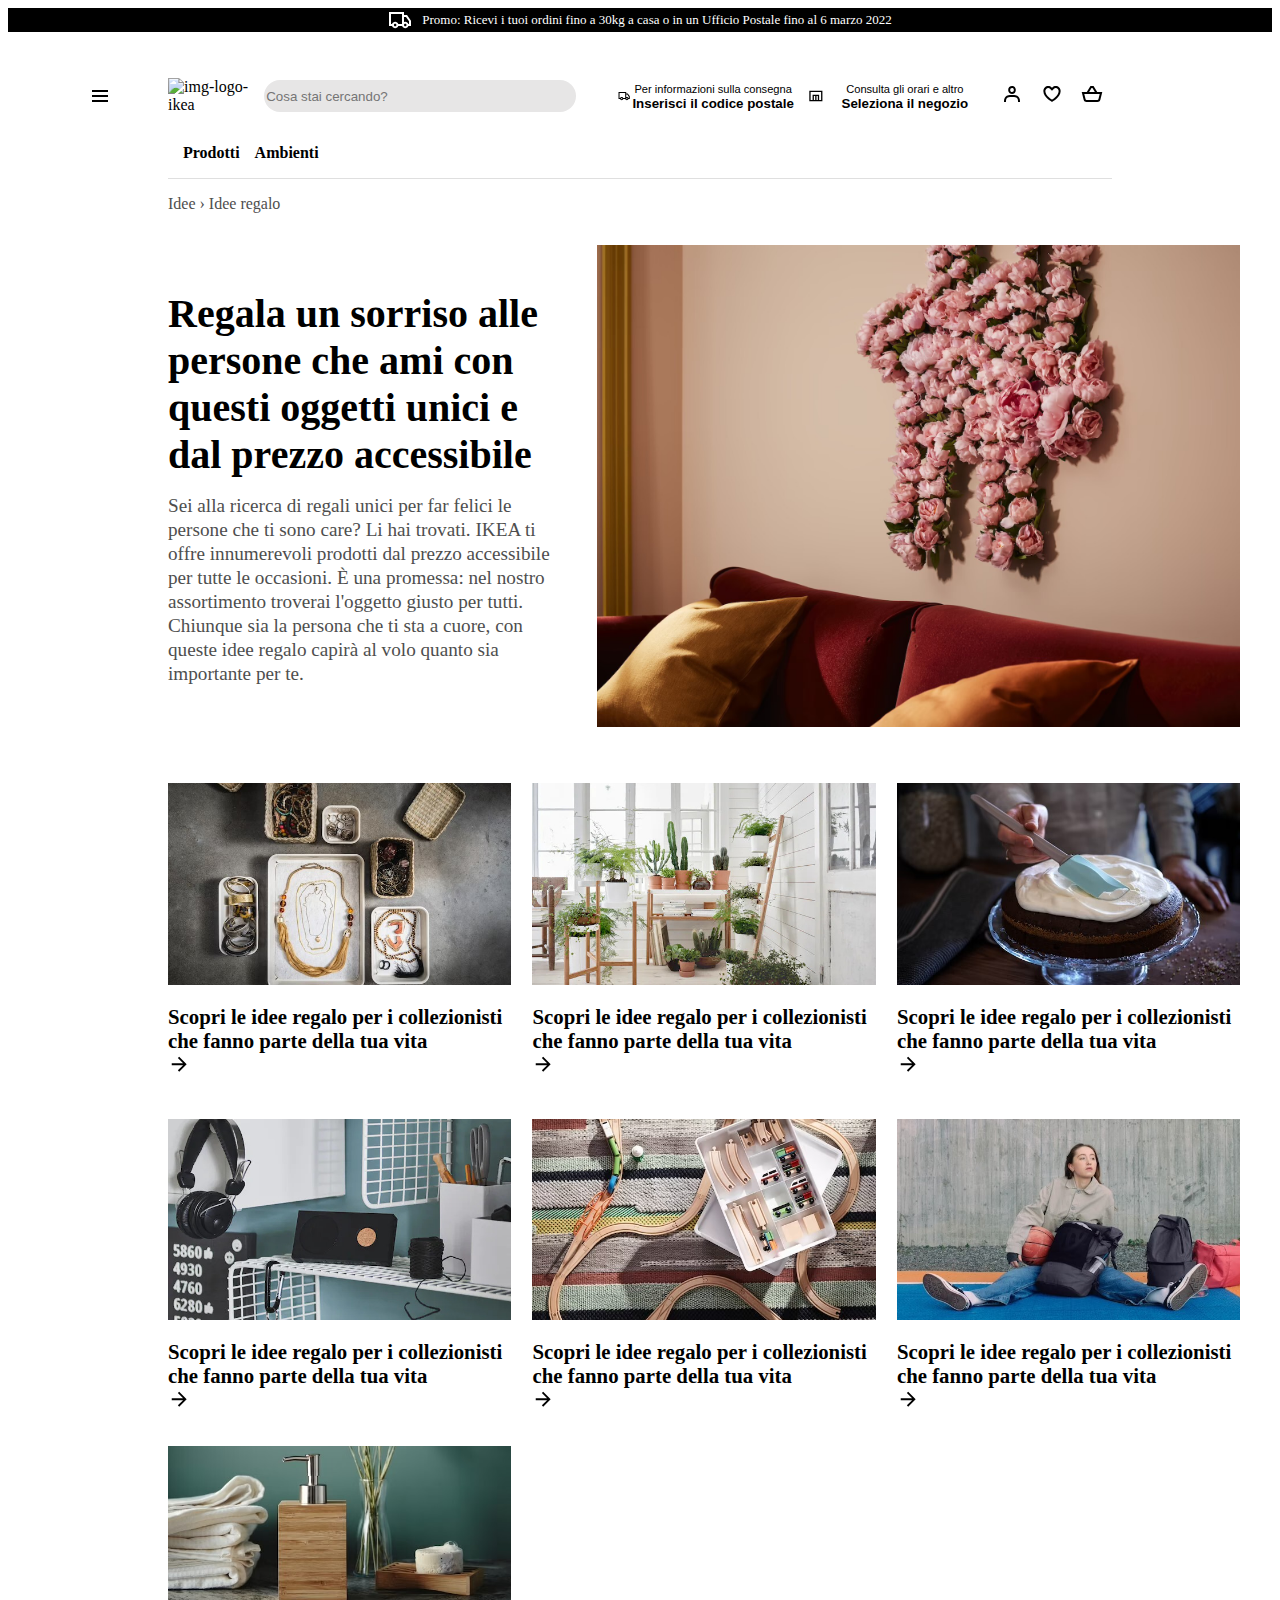
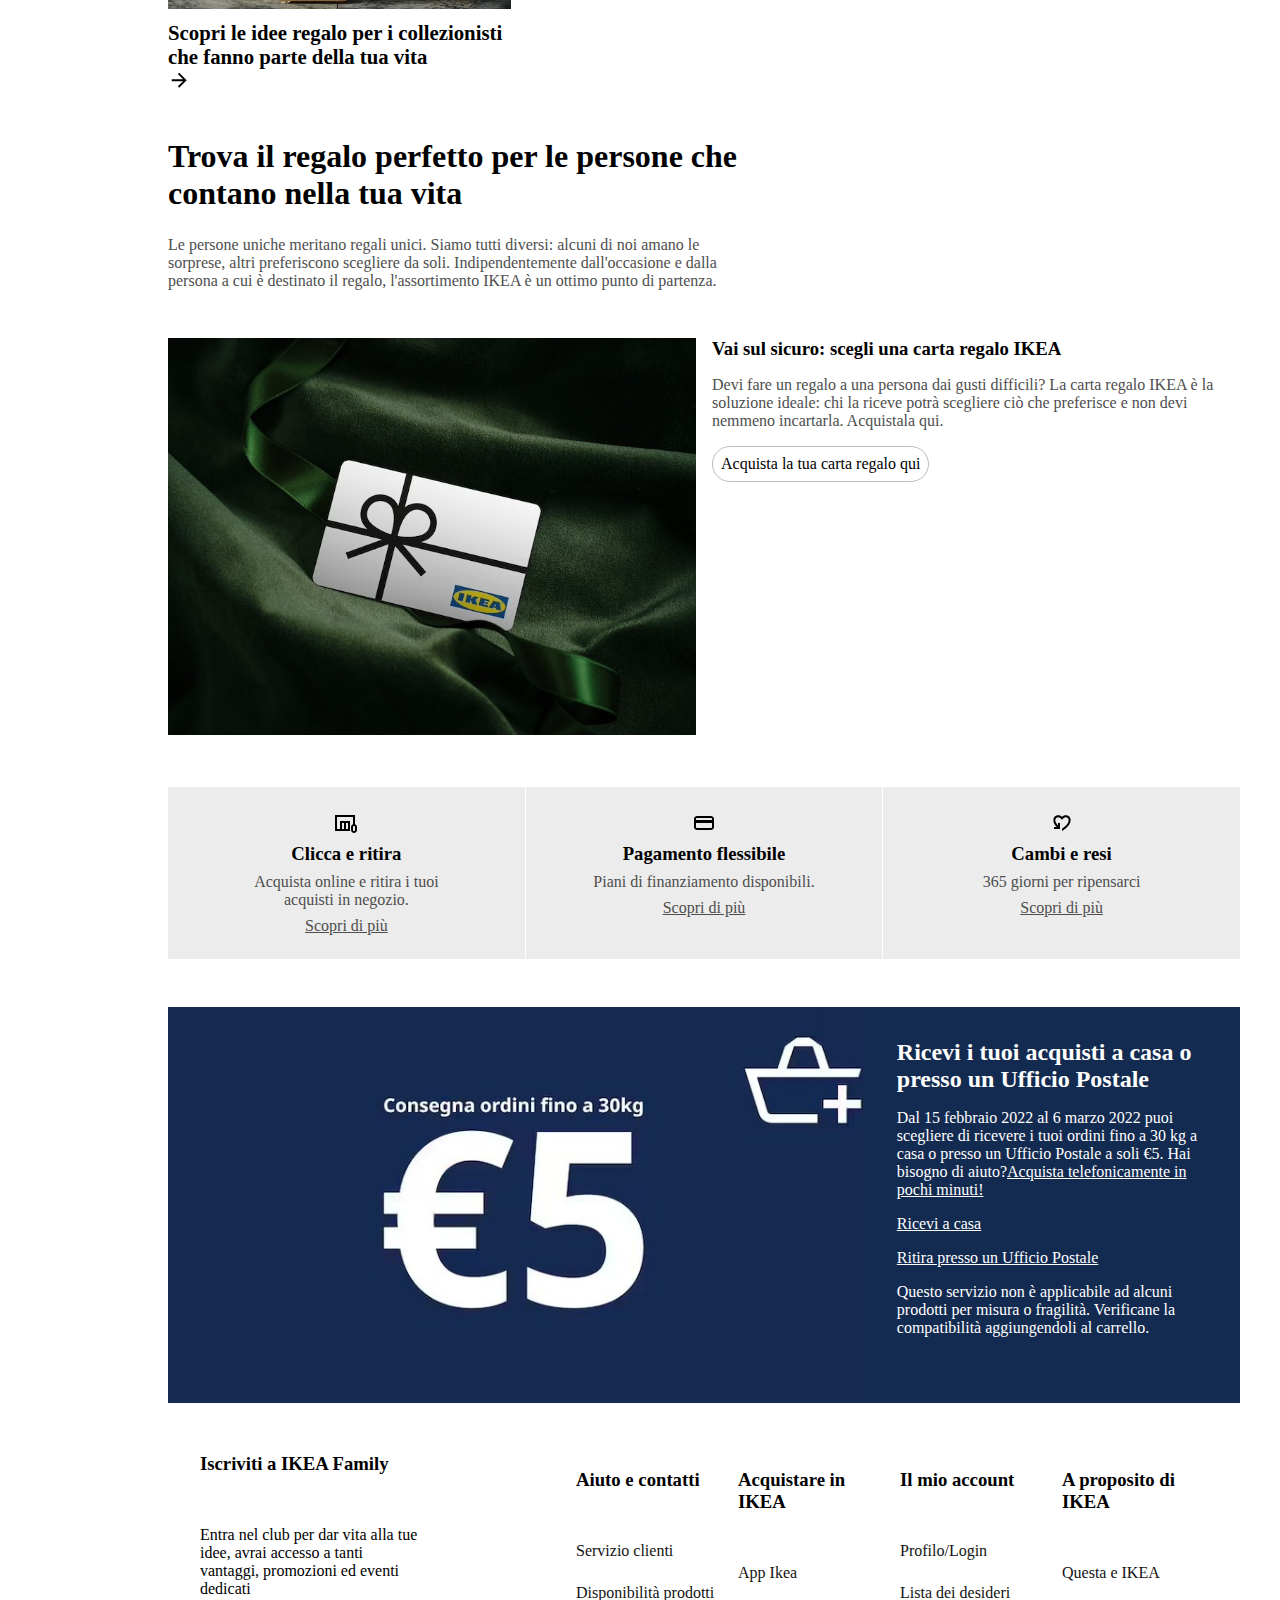
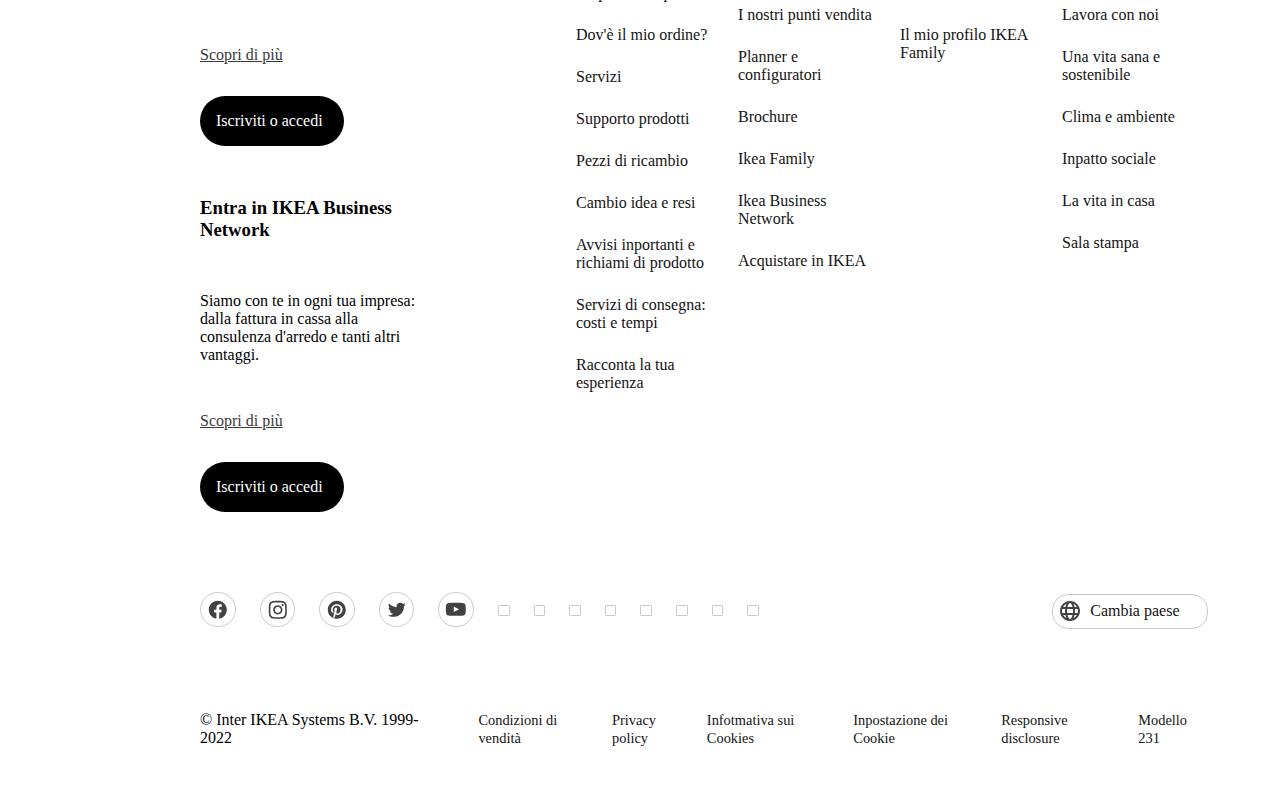
==== gift-ideas.html @ 956a0b06 "style/gift-ideas" ====
<!DOCTYPE html>
<html lang="en">
<head>
    <meta charset="UTF-8">
    <meta http-equiv="X-UA-Compatible" content="IE=edge">
    <meta name="viewport" content="width=device-width, initial-scale=1.0">
    <title>Header-footer</title>

    <link rel="stylesheet" href="gift-ideas.css">
</head>
<body>
    <header>
        <div id="promo">
            <svg width="24" height="24" viewBox="0 0 24 24" fill="white" xmlns="http://www.w3.org/2000/svg">
                <path fill-rule="evenodd" clip-rule="evenodd" d="M1 4h15v3h3.0246l3.9793 5.6848V18h-2.6567c-.4218 1.3056-1.6473 2.25-3.0933 2.25-1.446 0-2.6715-.9444-3.0932-2.25h-3.9044c-.4217 1.3056-1.6472 2.25-3.0932 2.25S4.4916 19.3056 4.0698 18H1V4zm3.0698 12c.4218-1.3056 1.6473-2.25 3.0933-2.25 1.446 0 2.6715.9444 3.0932 2.25H14V6H3v10h1.0698zM16 14.0007a3.24 3.24 0 0 1 1.2539-.2507c1.446 0 2.6715.9444 3.0933 2.25h.6567v-2.6848L17.9833 9H16v5.0007zM7.163 15.75c-.6903 0-1.25.5596-1.25 1.25s.5597 1.25 1.25 1.25c.6904 0 1.25-.5596 1.25-1.25s-.5596-1.25-1.25-1.25zm10.0909 0c-.6904 0-1.25.5596-1.25 1.25s.5596 1.25 1.25 1.25 1.25-.5596 1.25-1.25-.5596-1.25-1.25-1.25z"></path>
               </svg>

               <a href="#"> Promo: Ricevi i tuoi ordini fino a 30kg a casa o in un Ufficio Postale fino al 6 marzo 2022</a>
            </div>
<aside>
    <div class="header-hamburger">
        <svg focusable="false" width="24" height="24" viewBox="0 0 24 24" fill="black"  xmlns="http://www.w3.org/2000/svg">
            <path fill-rule="evenodd" clip-rule="evenodd" d="M20 8H4V6h16v2zm0 5H4v-2h16v2zm0 5H4v-2h16v2z"></path>
        </svg>
    </div>
</aside>

        <nav>
            <div class="header-container">
                <div class="header">
                    <div id="logo-container">
                        <div class="header-logo">
                            <img src="https://www.ikea.com/it/it/static/ikea-logo.f7d9229f806b59ec64cb.svg" alt="img-logo-ikea" type="image/svg">
                        </div>
                        <div class="header-search-bar">
                            <form action="">
                                <input type="text" placeholder="Cosa stai cercando?">
                            </form>
                        </div>
                    </div>

                    <div class="header-link">
                        <ul>
                            <li>
                                <button>
                                    <svg focusable="false" width="24" height="24" viewBox="0 0 24 24" fill="black"  xmlns="http://www.w3.org/2000/svg">
                                        <path fill-rule="evenodd" clip-rule="evenodd" d="M1 4h15v3h3.0246l3.9793 5.6848V18h-2.6567c-.4218 1.3056-1.6473 2.25-3.0933 2.25-1.446 0-2.6715-.9444-3.0932-2.25h-3.9044c-.4217 1.3056-1.6472 2.25-3.0932 2.25S4.4916 19.3056 4.0698 18H1V4zm3.0698 12c.4218-1.3056 1.6473-2.25 3.0933-2.25 1.446 0 2.6715.9444 3.0932 2.25H14V6H3v10h1.0698zM16 14.0007a3.24 3.24 0 0 1 1.2539-.2507c1.446 0 2.6715.9444 3.0933 2.25h.6567v-2.6848L17.9833 9H16v5.0007zM7.163 15.75c-.6903 0-1.25.5596-1.25 1.25s.5597 1.25 1.25 1.25c.6904 0 1.25-.5596 1.25-1.25s-.5596-1.25-1.25-1.25zm10.0909 0c-.6904 0-1.25.5596-1.25 1.25s.5596 1.25 1.25 1.25 1.25-.5596 1.25-1.25-.5596-1.25-1.25-1.25z"></path>
                                   </svg>
                                   <div class="text-information">
                                    <small>Per informazioni sulla consegna</small>
                                    <strong>Inserisci il codice postale</strong>
                                   </div>
                                </button>
                            </li>
                            <li>
                                <button>
                                    <svg focusable="false"  width="24" height="24" viewBox="0 0 24 24" fill="black"  xmlns="http://www.w3.org/2000/svg">
                                        <path fill-rule="evenodd" clip-rule="evenodd" d="M22 20V4H2v16h20zM20 6H4v12h3v-8h10v8h3V6zm-9 6H9v6h2v-6zm2 6h2v-6h-2v6z"></path>
                                    </svg>
                                    <div class="text-information">
                                        <small>Consulta gli orari e altro</small>
                                        <strong>Seleziona il negozio</strong>
                                    </div>
                                </button>
                            </li>
                            <li class="header-profile-link">
                                <a href="https://www.ikea.com/it/it/profile/login/" aria-label="Il mio profilo" rel="nofollow" data-tracking-label="profile" data-profile-link="">
                                   <span>
                                        <svg focusable="false" width="24" height="24" viewBox="0 0 24 24" fill="black"  xmlns="http://www.w3.org/2000/svg">
                                           <path fill-rule="evenodd" clip-rule="evenodd" d="M10.6724 6.4678c.2734-.2812.6804-.4707 1.3493-.4707.3971 0 .705.0838.9529.2225.241.1348.4379.3311.5934.6193l.0033.006c.1394.2541.237.6185.237 1.1403 0 .7856-.2046 1.2451-.4796 1.5278l-.0048.005c-.2759.2876-.679.4764-1.334.4764-.3857 0-.6962-.082-.956-.2241-.2388-.1344-.4342-.3293-.5888-.6147-.1454-.275-.2419-.652-.2419-1.1704 0-.7902.2035-1.2442.4692-1.5174zm1.3493-2.4717c-1.0834 0-2.054.3262-2.7838 1.0766-.7376.7583-1.0358 1.781-1.0358 2.9125 0 .7656.1431 1.483.4773 2.112l.0031.0058c.3249.602.785 1.084 1.3777 1.4154l.0062.0035c.5874.323 1.2368.4736 1.9235.4736 1.0818 0 2.0484-.3333 2.7755-1.0896.7406-.7627 1.044-1.786 1.044-2.9207 0-.7629-.1421-1.4784-.482-2.0996-.3247-.6006-.7844-1.0815-1.376-1.4125-.5858-.3276-1.2388-.477-1.9297-.477zM6.4691 16.8582c.2983-.5803.7228-1.0273 1.29-1.3572.5582-.3191 1.2834-.5049 2.2209-.5049h4.04c.9375 0 1.6626.1858 2.2209.5049.5672.3299.9917.7769 1.29 1.3572.3031.5896.4691 1.2936.4691 2.1379v1h2v-1c0-1.1122-.2205-2.1384-.6904-3.0523a5.3218 5.3218 0 0 0-2.0722-2.1769c-.9279-.5315-2.0157-.7708-3.2174-.7708H9.98c-1.1145 0-2.2483.212-3.2225.7737-.8982.5215-1.5928 1.2515-2.0671 2.174C4.2205 16.8577 4 17.8839 4 18.9961v1h2v-1c0-.8443.166-1.5483.4691-2.1379z"></path>
                                        </svg>
                                    </span>
                                </a>
                            </li>
                            <li class="header-wish-list">
                                <a  href="https://www.ikea.com/it/it/favourites/" aria-label="Lista dei desideri" rel="nofollow" data-tracking-label="shopping-list">
                                    <span>
                                      <svg focusable="false"  width="24" height="24" viewBox="0 0 24 24" fill="black"  xmlns="http://www.w3.org/2000/svg">
                                         <path fill-rule="evenodd" clip-rule="evenodd" d="M12.336 5.52055C14.2336 3.62376 17.3096 3.62401 19.2069 5.52129C20.2067 6.52115 20.6796 7.85005 20.6259 9.15761C20.6151 12.2138 18.4184 14.8654 16.4892 16.6366C15.4926 17.5517 14.5004 18.2923 13.7593 18.8036C13.3879 19.0598 13.0771 19.2601 12.8574 19.3973C12.7475 19.466 12.6601 19.519 12.5992 19.5555C12.5687 19.5737 12.5448 19.5879 12.5279 19.5978L12.5079 19.6094L12.502 19.6129L12.5001 19.614C12.5001 19.614 12.4989 19.6147 11.9999 18.748C11.501 19.6147 11.5005 19.6144 11.5005 19.6144L11.4979 19.6129L11.4919 19.6094L11.472 19.5978C11.4551 19.5879 11.4312 19.5737 11.4007 19.5555C11.3397 19.519 11.2524 19.466 11.1425 19.3973C10.9227 19.2601 10.612 19.0598 10.2405 18.8036C9.49947 18.2923 8.50726 17.5517 7.51063 16.6366C5.58146 14.8654 3.38477 12.2139 3.37399 9.15765C3.32024 7.85008 3.79314 6.52117 4.79301 5.52129C6.69054 3.62376 9.76704 3.62376 11.6646 5.52129L11.9993 5.856L12.3353 5.52129L12.336 5.52055ZM11.9999 18.748L11.5005 19.6144L11.9999 19.9019L12.4989 19.6147L11.9999 18.748ZM11.9999 17.573C12.1727 17.462 12.384 17.3226 12.6236 17.1573C13.3125 16.6821 14.2267 15.9988 15.1366 15.1634C17.0157 13.4381 18.6259 11.2919 18.6259 9.13506V9.11213L18.627 9.08922C18.6626 8.31221 18.3844 7.52727 17.7926 6.9355C16.6762 5.81903 14.866 5.81902 13.7495 6.9355L13.7481 6.93689L11.9965 8.68166L10.2504 6.9355C9.13387 5.81903 7.3237 5.81903 6.20722 6.9355C5.61546 7.52727 5.33724 8.31221 5.3729 9.08922L5.37395 9.11213V9.13507C5.37395 11.2919 6.98418 13.4381 8.86325 15.1634C9.77312 15.9988 10.6874 16.6821 11.3762 17.1573C11.6159 17.3226 11.8271 17.462 11.9999 17.573Z"></path>
                                      </svg>
                                    </span>
                                </a>
                            </li>
                            <li class="header-cart">
                                <a href="https://www.ikea.com/it/it/shoppingcart/" aria-label="Carrello" rel="nofollow" data-tracking-label="shopping-bag">
                                    <span>
                                        <svg focusable="false" width="24" height="24" viewBox="0 0 24 24" fill="black"  xmlns="http://www.w3.org/2000/svg">
                                          <path fill-rule="evenodd" clip-rule="evenodd" d="M10.9994 4h-.5621l-.2922.4802-3.357 5.517h-5.069l.3107 1.2425 1.6212 6.4851c.334 1.3355 1.5339 2.2724 2.9105 2.2724h10.8769c1.3766 0 2.5765-.9369 2.9104-2.2724l1.6213-6.4851.3106-1.2425h-5.0695l-3.3574-5.517L13.5618 4h-2.5624zm3.8707 5.9972L12.4376 6h-.8761L9.1292 9.9972h5.7409zm-9.2787 7.2425-1.3106-5.2425h15.4384l-1.3106 5.2425a1 1 0 0 1-.9701.7575H6.5615a1 1 0 0 1-.97-.7575z"></path>
                                        </svg>
                                    </span>
                                </a>
                            </li>
                        </ul>
                    </div>
                </div>
            </div>
            <div class="header-link-container">
                <ul>
                    <li><a href="#">Prodotti</a></li>
                    <li><a href="#">Ambienti</a></li>
                </ul>
            </div>
        </nav>
    </header>
    <main>
        <div class="link-ideas">
            <span><a href="">Idee &#8250</a> Idee regalo</span>
        </div>
        <section class="first-section">
            <div class="box-text">
                <h1>Regala un sorriso alle persone che ami con questi oggetti unici e dal prezzo accessibile</h1>
                <p>Sei alla ricerca di regali unici per far felici le persone che ti sono care? Li hai trovati. IKEA ti offre innumerevoli prodotti dal prezzo accessibile per tutte le occasioni. È una promessa: nel nostro assortimento troverai l'oggetto giusto per tutti. Chiunque sia la persona che ti sta a cuore, con queste idee regalo capirà al volo quanto sia importante per te.</p>
            </div>
            <div class="box-img">
                <img src="assets/gift1.jpg" alt="">
            </div>
        </section>

        <section class="second-section"> 
            <div class="gift-box">
                <a class="link-gift" href="">
                    <div class="box-image">
                        <img src="assets/gift2.jpg" alt="">
                    </div>
                    <div class="box-link">
                        <h3>Scopri le idee regalo per i collezionisti che fanno parte della tua vita</h3>
                        <svg focusable="false" viewBox="0 0 24 24" class="arrow-link" aria-hidden="true"><path fill-rule="evenodd" clip-rule="evenodd" d="m20.0008 12.0001-8-8.001-1.4143 1.414L16.1727 11H4v2h12.1723l-5.5868 5.5866 1.4141 1.4142 8.0012-8.0007z"></path></svg>
                    </div>  
                </a>
            </div>

            <div class="gift-box">
                <a class="link-gift" href="">
                    <div class="box-image">
                        <img src="assets/gift3.jpg" alt="">
                    </div>
                    <div class="box-link">
                        <h3>Scopri le idee regalo per i collezionisti che fanno parte della tua vita</h3>
                        <svg focusable="false" viewBox="0 0 24 24" class="arrow-link" aria-hidden="true"><path fill-rule="evenodd" clip-rule="evenodd" d="m20.0008 12.0001-8-8.001-1.4143 1.414L16.1727 11H4v2h12.1723l-5.5868 5.5866 1.4141 1.4142 8.0012-8.0007z"></path></svg>
                    </div>  
                </a>
            </div>

            <div class="gift-box">
                <a class="link-gift" href="">
                    <div class="box-image">
                        <img src="assets/gift4.jpg" alt="">
                    </div>
                    <div class="box-link">
                        <h3>Scopri le idee regalo per i collezionisti che fanno parte della tua vita</h3>
                        <svg focusable="false" viewBox="0 0 24 24" class="arrow-link" aria-hidden="true"><path fill-rule="evenodd" clip-rule="evenodd" d="m20.0008 12.0001-8-8.001-1.4143 1.414L16.1727 11H4v2h12.1723l-5.5868 5.5866 1.4141 1.4142 8.0012-8.0007z"></path></svg>
                    </div>  
                </a>
            </div>

            <div class="gift-box">
                <a class="link-gift" href="">
                    <div class="box-image">
                        <img src="assets/gift5.jpg" alt="">
                    </div>
                    <div class="box-link">
                        <h3>Scopri le idee regalo per i collezionisti che fanno parte della tua vita</h3>
                        <svg focusable="false" viewBox="0 0 24 24" class="arrow-link" aria-hidden="true"><path fill-rule="evenodd" clip-rule="evenodd" d="m20.0008 12.0001-8-8.001-1.4143 1.414L16.1727 11H4v2h12.1723l-5.5868 5.5866 1.4141 1.4142 8.0012-8.0007z"></path></svg>
                    </div>  
                </a>
            </div>

            <div class="gift-box">
                <a class="link-gift" href="">
                    <div class="box-image">
                        <img src="assets/gift6.jpg" alt="">
                    </div>
                    <div class="box-link">
                        <h3>Scopri le idee regalo per i collezionisti che fanno parte della tua vita</h3>
                        <svg focusable="false" viewBox="0 0 24 24" class="arrow-link" aria-hidden="true"><path fill-rule="evenodd" clip-rule="evenodd" d="m20.0008 12.0001-8-8.001-1.4143 1.414L16.1727 11H4v2h12.1723l-5.5868 5.5866 1.4141 1.4142 8.0012-8.0007z"></path></svg>
                    </div>  
                </a>
            </div>

            <div class="gift-box">
                <a class="link-gift" href="">
                    <div class="box-image">
                        <img src="assets/gift7.jpg" alt="">
                    </div>
                    <div class="box-link">
                        <h3>Scopri le idee regalo per i collezionisti che fanno parte della tua vita</h3>
                        <svg focusable="false" viewBox="0 0 24 24" class="arrow-link" aria-hidden="true"><path fill-rule="evenodd" clip-rule="evenodd" d="m20.0008 12.0001-8-8.001-1.4143 1.414L16.1727 11H4v2h12.1723l-5.5868 5.5866 1.4141 1.4142 8.0012-8.0007z"></path></svg>
                    </div>  
                </a>
            </div>

            <div class="gift-box">
                <a class="link-gift" href="">
                    <div class="box-image">
                        <img src="assets/gift8.jpg" alt="">
                    </div>
                    <div class="box-link">
                        <h3>Scopri le idee regalo per i collezionisti che fanno parte della tua vita</h3>
                        <svg focusable="false" viewBox="0 0 24 24" class="arrow-link" aria-hidden="true"><path fill-rule="evenodd" clip-rule="evenodd" d="m20.0008 12.0001-8-8.001-1.4143 1.414L16.1727 11H4v2h12.1723l-5.5868 5.5866 1.4141 1.4142 8.0012-8.0007z"></path></svg>
                    </div>  
                </a>
            </div>
        </section>
        <section class="third-section">
            <div class="first-box-card-gift">
                <h1>Trova il regalo perfetto per le persone che contano nella tua vita</h1>
                <p>Le persone uniche meritano regali unici. Siamo tutti diversi: alcuni di noi amano le sorprese, altri preferiscono scegliere da soli. Indipendentemente dall'occasione e dalla persona a cui è destinato il regalo, l'assortimento IKEA è un ottimo punto di partenza.</p>
            </div>
            <div class="second-box-card-gift">
                <div class="image-card-gift">
                    <img src="assets/gift9.jpg" alt="">
                </div>
                <div class="buy-card-gift">
                    <h3>Vai sul sicuro: scegli una carta regalo IKEA</h3>
                    <p>Devi fare un regalo a una persona dai gusti difficili? La carta regalo IKEA è la soluzione ideale: chi la riceve potrà scegliere ciò che preferisce e non devi nemmeno incartarla. Acquistala qui.</p>
                    <a href="">Acquista la tua carta regalo qui</a>
                </div>
            </div>
            <div class="box-payment-service">
                <div class="box-payment-service-item">
                    <svg focusable="false" viewBox="0 0 24 24" aria-hidden="true"><path fill-rule="evenodd" clip-rule="evenodd" d="M21 4H1v16h15V10H6v8H3V6h16v7.1707c-1.1652.4118-2 1.5231-2 2.8293v3c0 1.6569 1.3431 3 3 3s3-1.3431 3-3v-3c0-1.3062-.8348-2.4175-2-2.8293V4zM8 18h2v-6H8v6zm6 0h-2v-6h2v6zm5-2c0-.5523.4477-1 1-1s1 .4477 1 1v3c0 .5523-.4477 1-1 1s-1-.4477-1-1v-3z"></path></svg>
                    <h3>Clicca e ritira</h3>
                    <p>Acquista online e ritira i tuoi acquisti in negozio.</p>
                    <span><a href="">Scopri di più</a></span>
                </div>
                <div class="box-payment-service-item">
                    <svg focusable="false" viewBox="0 0 24 24" aria-hidden="true"><path fill-rule="evenodd" clip-rule="evenodd" d="M5 5C3.3432 5 2 6.3431 2 8v8c0 1.6569 1.3432 3 3 3h14c1.6569 0 3-1.3431 3-3V8c0-1.6569-1.3431-3-3-3H5zM4 8c0-.5523.4477-1 1-1h14c.5523 0 1 .4477 1 1v1H4V8zm0 4v4c0 .5523.4477 1 1 1h14c.5523 0 1-.4477 1-1v-4H4z"></path></svg>
                    <h3>Pagamento flessibile</h3>
                    <p>Piani di finanziamento disponibili.</p>
                    <span><a href="">Scopri di più</a></span>
                </div>
                <div class="box-payment-service-item">
                    <svg focusable="false" viewBox="0 0 24 24" aria-hidden="true"><path d="M19.205 5.599c.9541.954 1.4145 2.2788 1.4191 3.6137 0 3.0657-2.2028 5.7259-4.1367 7.5015-1.2156 1.1161-2.5544 2.1393-3.9813 2.9729L12 20.001v-2.3516c.6699-.4304 1.9095-1.2834 3.1347-2.4084 1.8786-1.7247 3.4884-3.8702 3.4894-6.0264-.0037-.849-.2644-1.6326-.8333-2.2015-1.1036-1.1035-2.9413-1.0999-4.0445.0014l-1.7517 1.7448-1.7461-1.7462c-1.1165-1.1164-2.9267-1.1164-4.0431 0-1.6837 1.6837-.5313 4.4136.6406 6.0155.3487.4768.7386.9326 1.1472 1.3617L8 11.9982l2 .0057-.017 6-6-.0171.0056-2 2.7743.0079c-.5387-.5472-1.0629-1.1451-1.5311-1.7852-1.0375-1.4183-1.8594-3.1249-1.8597-4.9957-.0025-1.2512.3936-2.5894 1.419-3.6149 1.8976-1.8975 4.974-1.8975 6.8716 0l.3347.3347.336-.3347c1.8728-1.8722 4.9989-1.8727 6.8716 0z"></path></svg>
                    <h3>Cambi e resi</h3>
                    <p>365 giorni per ripensarci</p>
                    <span><a href="">Scopri di più</a></span>
                </div>
            </div>
            <div class="box-order-delivery">
                <div class="box-order-delivery-image">
                    <img src="assets/gift10.jpg" alt="">
                </div>
                <div class="box-order-delivery-text">
                    <h2>Ricevi i tuoi acquisti a casa o presso un Ufficio Postale</h2>
                    <p>Dal 15 febbraio 2022 al 6 marzo 2022 puoi scegliere di ricevere i tuoi ordini fino a 30 kg a casa o presso un Ufficio Postale a soli €5. Hai bisogno di aiuto?<a href="">Acquista telefonicamente in pochi minuti!</a></p>
                    <a href="">Ricevi a casa</a>
                    <a href="">Ritira presso un Ufficio Postale</a>
                    <p>Questo servizio non è applicabile ad alcuni prodotti per misura o fragilità. Verificane la compatibilità aggiungendoli al carrello.</p>
                </div>
            </div>
        </section>
    </main>
    <footer>
        <div class="footer-container">
            <div class="footer">
                <div class="footer-main">
                    <div class="footer-links">
                        <div class="footer-links-left">
                            <div class="footer-links-left-item">
                                <h3>Iscriviti a IKEA Family</h3>
                                <p>Entra nel club per dar vita alla tue idee, avrai accesso a tanti vantaggi, promozioni ed eventi dedicati</p>
                                <p>
                                    <a href="https://www.ikea.com/it/it/ikea-family/">Scopri di più</a>
                                </p>
                                <a class="button" href="https://www.ikea.com/it/it/profile/login/" class="hnf-btn">Iscriviti o accedi</a>
                            </div>
                            <div class="footer-links-left-item">
                                <h3>Entra in IKEA Business Network</h3>
                                <p>Siamo con te in ogni tua impresa: dalla fattura in cassa alla consulenza d'arredo e tanti altri vantaggi.</p>
                                <p>
                                    <a href="https://www.ikea.com/it/it/ikea-business/benefits/">Scopri di più</a>
                                </p>
                                <a class="button" href="https://biz.ikea.com/it/it/profile/" class="hnf-btn">Iscriviti o accedi</a>
                            </div>
                        </div>
                        <div class="footer-link-right">
                            <ul class="main-ul">
                                <li class="main-li">
                                    <h3>Aiuto e contatti</h3>
                                    <ul>
                                        <li><a href="#">Servizio clienti</a></li>
                                        <li><a href="#">Disponibilità prodotti</a></li>
                                        <li><a href="#">Dov'è il mio ordine?</a></li>
                                        <li><a href="#">Servizi</a></li>
                                        <li><a href="#">Supporto prodotti</a></li>
                                        <li><a href="#">Pezzi di ricambio</a></li>
                                        <li><a href="#">Cambio idea e resi</a></li>
                                        <li><a href="#">Avvisi inportanti e richiami di prodotto</a></li>
                                        <li><a href="#">Servizi di consegna: costi e tempi</a></li>
                                        <li><a href="#">Racconta la tua esperienza</a></li>
                                    </ul>
                                </li>
                                <li class="main-li">
                                    <h3>Acquistare in IKEA</h3>
                                    <ul>
                                        <li><a href="#">App Ikea</a></li>
                                        <li><a href="#">I nostri punti vendita</a></li>
                                        <li><a href="#">Planner e configuratori</a></li>
                                        <li><a href="#">Brochure</a></li>
                                        <li><a href="#">Ikea Family</a></li>
                                        <li><a href="#">Ikea Business Network</a></li>
                                        <li><a href="#">Acquistare in IKEA</a></li>
                                    </ul>
                                </li>
                                <li class="main-li">
                                    <h3>Il mio account</h3>
                                    <ul>
                                        <li><a href="#">Profilo/Login</a></li>
                                        <li><a href="#">Lista dei desideri</a></li>
                                        <li><a href="#">Il mio profilo IKEA Family</a></li>
                                    </ul>
                                </li>
                                <li class="main-li">
                                    <h3>A proposito di IKEA</h3>
                                    <ul>
                                        <li><a href="#">Questa e IKEA</a></li>
                                        <li><a href="#">Lavora con noi</a></li>
                                        <li><a href="#">Una vita sana e sostenibile</a></li>
                                        <li><a href="#">Clima e ambiente</a></li>
                                        <li><a href="#">Inpatto sociale</a></li>
                                        <li><a href="#">La vita in casa</a></li>
                                        <li><a href="#">Sala stampa</a></li>
                                    </ul>
                                </li>
                            </ul>
                        </div>
                    </div>
                    <div class="footer-utilities">
                        <div class="icon-bar">
                            <div class="icon-bar-social">
                                <ul>
                                    <li>
                                        <a href="#">
                                            <svg focusable="false" width="24" height="24" viewBox="0 0 24 24" fill="rgba(19, 19, 19, 0.8)"  xmlns="http://www.w3.org/2000/svg">
                                                <path fill-rule="evenodd" clip-rule="evenodd" d="M21 12c0-4.9706-4.0294-9-9-9s-9 4.0294-9 9c0 4.4922 3.2912 8.2155 7.5938 8.8907v-6.2891H8.3086V12h2.2852v-1.9828c0-2.2556 1.3436-3.5016 3.3994-3.5016.9847 0 2.0146.1758 2.0146.1758v2.2149h-1.1349c-1.118 0-1.4667.6937-1.4667 1.4054V12h2.4961l-.399 2.6016h-2.0971v6.2891C17.7088 20.2155 21 16.4922 21 12z"></path>
                                            </svg>
                                        </a>
                                    </li>
                                    <li>
                                        <a href="#">
                                            <svg focusable="false" width="24" height="24" viewBox="0 0 24 24" fill="rgba(19, 19, 19, 0.8)"  xmlns="http://www.w3.org/2000/svg">
                                                <path d="M12 7.3795c.8036 0 1.567.241 2.2902.6428.7232.4018 1.2857.9643 1.6875 1.6875.4018.7232.6428 1.4866.6428 2.2902 0 .8438-.241 1.6071-.6428 2.3304-.4018.7232-.9643 1.2857-1.6875 1.6875-.7232.4017-1.4866.6026-2.2902.6026-.8438 0-1.6071-.2009-2.3304-.6026-.7232-.4018-1.2857-.9643-1.6875-1.6875-.4017-.7233-.6026-1.4866-.6026-2.3304 0-.8036.2009-1.567.6026-2.2902.4018-.7232.9643-1.2857 1.6875-1.6875.7233-.4018 1.4866-.6428 2.3304-.6428zm0 7.6339c.8036 0 1.5268-.2813 2.1295-.8839.5625-.5625.8839-1.2857.8839-2.1295 0-.8036-.3214-1.5268-.8839-2.1295-.6027-.5625-1.3259-.8839-2.1295-.8839-.8438 0-1.567.3214-2.1295.884-.6026.6026-.8839 1.3258-.8839 2.1294 0 .8438.2813 1.567.884 2.1295.5624.6026 1.2856.8839 2.1294.8839zm5.9062-7.8348c0-.2813-.1205-.5224-.3214-.7634-.241-.201-.4821-.3214-.7634-.3214-.3214 0-.5625.1205-.7634.3214-.241.241-.3214.4821-.3214.7634 0 .3214.0804.5625.3214.7634.2009.241.442.3214.7634.3214.2813 0 .5224-.0804.7232-.3214.2009-.201.3215-.442.3616-.7634zm3.0536 1.0848c0 .7634.0402 2.0089.0402 3.7366 0 1.7679-.0402 3.0134-.0804 3.7768-.0401.7634-.1607 1.4062-.3214 1.9687-.2411.6831-.6428 1.2857-1.125 1.7679-.4821.4821-1.0848.8437-1.7277 1.0848-.5625.2009-1.2455.3214-2.0089.3616C14.9732 21 13.7277 21 12 21c-1.7679 0-3.0134 0-3.7768-.0402-.7634-.0402-1.4062-.1607-1.9687-.4018-.683-.2009-1.2858-.5625-1.7679-1.0446-.4821-.4822-.8437-1.0848-1.0848-1.7679-.201-.5625-.3214-1.2053-.3616-1.9687C3 15.0134 3 13.7679 3 12c0-1.7277 0-2.9732.0402-3.7366.0402-.7634.1607-1.4464.3616-2.009.241-.6428.6027-1.2455 1.0848-1.7276.4821-.4822 1.0848-.884 1.7679-1.125.5625-.1607 1.2053-.2813 1.9687-.3214C8.9866 3.0402 10.2321 3 12 3c1.7277 0 2.9732.0402 3.7366.0804.7634.0401 1.4464.1607 2.0089.3214.6429.241 1.2456.6428 1.7277 1.125.4822.4821.8839 1.0848 1.125 1.7277.1607.5625.2813 1.2455.3616 2.0089zm-1.9286 9.0402c.1608-.442.2411-1.1652.3215-2.1697 0-.5625.0402-1.4062.0402-2.491v-1.2858c0-1.0848-.0402-1.9285-.0402-2.491-.0804-1.0045-.1607-1.7277-.3215-2.1697-.3214-.8035-.9241-1.4062-1.7276-1.7276-.442-.1608-1.1652-.2411-2.1697-.3215-.6027 0-1.4464-.0402-2.491-.0402h-1.2858c-1.0848 0-1.9285.0402-2.491.0402-1.0045.0804-1.7277.1607-2.1697.3214-.8437.3215-1.4062.9242-1.7276 1.7277-.1608.442-.2813 1.1652-.3215 2.1697-.0402.6027-.0402 1.4464-.0402 2.491v1.2858c0 1.0848 0 1.9285.0402 2.491.0402 1.0045.1607 1.7277.3214 2.1697.3215.8437.9242 1.4062 1.7277 1.7276.442.1608 1.1652.2813 2.1697.3215.5625.0402 1.4062.0402 2.491.0402h1.2858c1.0848 0 1.9285 0 2.491-.0402 1.0045-.0402 1.7277-.1607 2.1697-.3215.8035-.3214 1.4062-.9241 1.7276-1.7276z"></path>
                                            </svg>
                                        </a>
                                    </li>
                                    <li>
                                        <a href="#">
                                            <svg focusable="false" width="24" height="24" viewBox="0 0 24 24" fill="rgba(19, 19, 19, 0.8)"  xmlns="http://www.w3.org/2000/svg">
                                                <path d="M12 3c-4.9704 0-9 4.0263-9 8.9926 0 3.8117 2.3704 7.0683 5.7185 8.3783-.0815-.7105-.1481-1.8059.0297-2.5831.163-.7031 1.0518-4.4704 1.0518-4.4704s-.2667-.5403-.2667-1.3322c0-1.2508.726-2.1834 1.6297-2.1834.7703 0 1.1407.5773 1.1407 1.2656 0 .7698-.4889 1.9244-.7481 2.9976-.2149.8955.4518 1.6283 1.3333 1.6283 1.6 0 2.8296-1.6875 2.8296-4.1152 0-2.1538-1.5481-3.6562-3.7629-3.6562-2.563 0-4.0667 1.917-4.0667 3.9005 0 .7697.2963 1.5987.6667 2.0501.074.0888.0814.1703.0592.2591-.0667.2812-.2222.8955-.2518 1.0214-.037.1628-.1334.1998-.3037.1184-1.126-.5255-1.8297-2.1612-1.8297-3.486 0-2.8347 2.0593-5.44 5.9482-5.44 3.1185 0 5.5481 2.2204 5.5481 5.1957 0 3.1012-1.9555 5.5954-4.6666 5.5954-.9112 0-1.7704-.4737-2.0593-1.0362l-.563 2.139c-.2.7845-.7481 1.7615-1.1185 2.361A9.0452 9.0452 0 0 0 11.9852 21c4.9704 0 9-4.0263 9-8.9926C21 7.0264 16.9704 3 12 3z"></path>
                                            </svg>
                                        </a>
                                    </li>
                                    <li>
                                        <a href="#">
                                            <svg focusable="false" width="24" height="24" viewBox="0 0 24 24" fill="rgba(19, 19, 19, 0.8)"  xmlns="http://www.w3.org/2000/svg">
                                                <path d="M19.1367 8.5c.7031-.5048 1.336-1.1106 1.8633-1.851-.7031.303-1.4062.5049-2.1094.5721.7735-.4711 1.336-1.1105 1.6172-1.9519-.7383.4039-1.5117.7068-2.3555.8414-.3515-.3366-.7734-.6058-1.2304-.8077C16.4648 5.1009 15.9727 5 15.4453 5c-.668 0-1.2656.1683-1.8281.4711-.5625.3366-1.0195.774-1.336 1.3125-.3515.5385-.4921 1.1443-.4921 1.75 0 .2693 0 .5385.0703.8078-1.5117-.0674-2.918-.4039-4.254-1.077C6.2696 7.625 5.1798 6.75 4.2657 5.6394c-.3515.5721-.5273 1.178-.5273 1.7837 0 .6058.1406 1.1779.457 1.6827.2813.5384.7031.9423 1.1953 1.2788-.5976 0-1.1601-.1683-1.6523-.4711v.0673c0 .8413.2812 1.5817.8437 2.2211.5625.6731 1.2657 1.0769 2.1094 1.2452-.3516.0673-.668.101-.9844.101-.211 0-.457 0-.668-.0337.211.7068.6329 1.2789 1.2657 1.75.6328.4712 1.336.6731 2.1797.6731-1.3711 1.0096-2.918 1.5144-4.6055 1.5144-.3516 0-.6328 0-.8789-.0336C4.6875 18.4952 6.586 19 8.6602 19c2.1445 0 4.0429-.5048 5.7304-1.5817 1.5117-.9423 2.7071-2.1875 3.5508-3.8029.8086-1.4808 1.2305-3.0625 1.2305-4.6779 0-.202-.0352-.3365-.0352-.4375z"></path>
                                            </svg>
                                        </a>
                                    </li>
                                    <li>
                                        <a href="#">
                                            <svg focusable="false"  width="24" height="24" viewBox="0 0 24 24" fill="rgba(19, 19, 19, 0.8)"  xmlns="http://www.w3.org/2000/svg">
                                                <path d="M21.5971 7.0313c.1465.6093.293 1.5572.3663 2.776L22 11.5l-.0366 1.6927c-.0733 1.2865-.2198 2.2005-.3663 2.8099-.1465.4063-.3663.7448-.6594 1.0156-.3296.3047-.6959.5078-1.1355.6094-.6593.1693-2.1245.2708-4.4689.3385L12 18l-3.3333-.0339c-2.3444-.0677-3.8462-.1692-4.4689-.3385-.4396-.1016-.8425-.3047-1.1355-.6094-.3297-.2708-.5495-.6093-.6594-1.0156-.1831-.6094-.293-1.5234-.3663-2.8099L2 11.5c0-.474 0-1.0495.0366-1.6927.0733-1.2188.1832-2.1667.3663-2.776.11-.4063.3297-.7448.6594-1.0495.293-.2709.696-.474 1.1355-.6094.6227-.1354 2.1245-.2708 4.4689-.3385L12 5l3.3333.0339c2.3444.0677 3.8096.203 4.4689.3385.4396.1354.8059.3385 1.1355.6094.2931.3047.5129.6432.6594 1.0495zM9.9487 14.276l5.2381-2.776-5.238-2.7422v5.5182z"></path>
                                            </svg>
                                        </a>
                                    </li>
                                </ul>
                            </div>
                            <div class="icon-bar-payment">
                                <ul>
                                    <li>
                                        <span>
                                            <img src="https://www.ikea.com/global/assets/logos/external-payment-providers/master-card.svg" alt="">
                                        </span>
                                    </li>
                                    <li>
                                        <span>
                                            <img src="https://www.ikea.com/global/assets/logos/external-payment-providers/visa.svg" alt="">
                                        </span>
                                    </li>
                                    <li>
                                        <span>
                                            <img src="https://www.ikea.com/global/assets/logos/external-payment-providers/american-express.svg" alt="">
                                        </span>
                                    </li>
                                    <li>
                                        <span>
                                            <img src="https://www.ikea.com/global/assets/logos/external-payment-providers/paypal.svg" alt="">
                                        </span>
                                    </li>
                                    <li>
                                        <span>
                                            <img src="https://www.ikea.com/global/assets/logos/internal-payment-providers/ikea-gift-card.svg" alt="">
                                        </span>
                                    </li>
                                    <li>
                                        <span>
                                            <img src="https://www.ikea.com/global/assets/logos/external-secure-logos/master-card-id-check.svg" alt="">
                                        </span>
                                    </li>
                                    <li>
                                        <span>
                                            <img src="https://www.ikea.com/global/assets/logos/external-secure-logos/visa-secure.svg" alt="">
                                        </span>
                                    </li>
                                    <li>
                                        <span>
                                            <img src="https://www.ikea.com/global/assets/logos/external-secure-logos/american-express-safe-key.svg" alt="">
                                        </span>
                                    </li>
                                </ul>

                            </div>
                        </div>
                        <div class="change-langueges-container">
                            <div class="change-langueges">
                                <a  href="https://www.ikea.com">
                                    <svg focusable="false" width="24" height="24" viewBox="0 0 24 24" fill="rgba(19, 19, 19, 0.8)"  xmlns="http://www.w3.org/2000/svg">
                                      <path fill-rule="evenodd" clip-rule="evenodd" d="M13.7467 18.1766C12.9482 19.7737 12.2151 20 12 20c-.2151 0-.9482-.2263-1.7467-1.8234-.3065-.6131-.5745-1.3473-.7831-2.1766h5.0596c-.2086.8293-.4766 1.5635-.7831 2.1766zM14.8885 14h-5.777A17.7354 17.7354 0 0 1 9 12c0-.6949.0392-1.3641.1115-2h5.777c.0723.6359.1115 1.3051.1115 2 0 .6949-.0392 1.3641-.1115 2zm1.6955 2c-.2658 1.2166-.6492 2.307-1.1213 3.2138A8.0347 8.0347 0 0 0 18.9297 16H16.584zm3.164-2H16.9c.0656-.6462.1-1.3151.1-2 0-.6849-.0344-1.3538-.1-2h2.848A8.0156 8.0156 0 0 1 20 12a8.0156 8.0156 0 0 1-.252 2zm-.8183-6a8.035 8.035 0 0 0-3.467-3.2138c.4721.9068.8555 1.9972 1.1213 3.2138h2.3457zm-4.3999 0c-.2086-.8293-.4766-1.5635-.7831-2.1766C12.9482 4.2264 12.2151 4 12 4c-.2151 0-.9482.2263-1.7467 1.8234-.3065.613-.5745 1.3473-.7831 2.1766h5.0596zM7.416 8c.2658-1.2166.6491-2.307 1.1213-3.2138A8.035 8.035 0 0 0 5.0703 8H7.416zm-3.164 2A8.0147 8.0147 0 0 0 4 12c0 .6906.0875 1.3608.252 2H7.1a19.829 19.829 0 0 1-.1-2c0-.6849.0344-1.3538.1-2H4.252zm3.164 6H5.0704a8.0347 8.0347 0 0 0 3.467 3.2138C8.0651 18.307 7.6818 17.2166 7.4161 16zM22 12c0-5.5229-4.4772-10-10-10C6.4771 2 2 6.4771 2 12c0 5.5228 4.4771 10 10 10 5.5228 0 10-4.4772 10-10z"></path>
                                    </svg>
                                    Cambia paese
                                </a>
                            </div>
                        </div>
                    </div>
                </div>
            </div>
            <div class="footer-pie">
                <div class="footer-pie-copyright">
                    <p>© Inter IKEA Systems B.V. 1999-2022</p>
                </div>
                <div class="footer-pie-link">
                    <ul>
                        <li><a href="#">Condizioni di vendità</a></li>
                        <li><a href="#">Privacy policy</a></li>
                        <li><a href="#">Infotmativa sui Cookies</a></li>
                        <li><a href="#">Inpostazione dei Cookie</a></li>
                        <li><a href="#">Responsive disclosure</a></li>
                        <li><a href="#">Modello 231</a></li>
                    </ul>
                </div>
            </div>
        </div>
    </footer>
</body>
</html>
---- gift-ideas.css ----
#promo {
  background-color: black;
  display: -webkit-box;
  display: -ms-flexbox;
  display: flex;
  -webkit-box-align: center;
      -ms-flex-align: center;
          align-items: center;
  -webkit-box-pack: center;
      -ms-flex-pack: center;
          justify-content: center;
  margin-bottom: 2rem;
}

#promo a {
  margin-left: 10px;
  font-size: small;
  color: white;
  text-decoration: none;
}

#promo a:hover {
  text-decoration: underline;
}

nav {
  margin-left: 10rem;
  margin-right: 10rem;
}

.header {
  display: -webkit-box;
  display: -ms-flexbox;
  display: flex;
  -webkit-box-align: center;
      -ms-flex-align: center;
          align-items: center;
  -webkit-box-pack: justify;
      -ms-flex-pack: justify;
          justify-content: space-between;
}

.header-link ul {
  list-style-type: none;
  display: -webkit-box;
  display: -ms-flexbox;
  display: flex;
  -webkit-box-pack: justify;
      -ms-flex-pack: justify;
          justify-content: space-between;
  -webkit-box-align: center;
      -ms-flex-align: center;
          align-items: center;
}

.header-link ul li button {
  background-color: transparent;
  border: none;
  display: -webkit-box;
  display: -ms-flexbox;
  display: flex;
  -webkit-box-align: center;
      -ms-flex-align: center;
          align-items: center;
  width: 190px;
}

.header-link ul li a span {
  margin: 0.5rem;
}

.header-hamburger {
  position: fixed;
  margin-left: 5rem;
  margin-top: 20px;
}

.header-logo {
  justify-self: flex-start;
}

.header-search-bar form input {
  height: 30px;
  border: none;
  min-width: 300px;
  width: 100%;
  border-radius: 50px;
  background-color: #e7e6e6;
  justify-self: flex-start;
}

#logo-container {
  -ms-flex-preferred-size: 50%;
      flex-basis: 50%;
  display: -webkit-box;
  display: -ms-flexbox;
  display: flex;
  -webkit-box-align: center;
      -ms-flex-align: center;
          align-items: center;
}

#logo-container .header-search-bar {
  width: 100%;
  margin-left: 15px;
}

.header-link-container {
  border-bottom: 1px solid #dfdfdf;
}

.header-link-container ul {
  list-style: none;
  display: -webkit-box;
  display: -ms-flexbox;
  display: flex;
  padding-left: 0;
}

.header-link-container ul li a {
  font-weight: 800;
  margin-left: 15px;
  text-decoration: none;
  color: black;
}

.header-link-container ul li a:hover {
  text-decoration: underline;
}

main {
  display: -webkit-box;
  display: -ms-flexbox;
  display: flex;
  -webkit-box-orient: vertical;
  -webkit-box-direction: normal;
      -ms-flex-direction: column;
          flex-direction: column;
  gap: 2rem;
  margin-left: 10rem;
  margin-right: 2rem;
  -webkit-box-sizing: border-box;
          box-sizing: border-box;
  padding-top: 1rem;
}

main * {
  margin: 0;
  padding: 0;
  -webkit-box-sizing: border-box;
          box-sizing: border-box;
}

main .link-ideas span {
  color: #4e4e4e;
}

main .link-ideas span a {
  text-decoration: none;
  color: #4e4e4e;
}

main .link-ideas span a:hover {
  text-decoration: underline;
}

main .first-section {
  display: -webkit-box;
  display: -ms-flexbox;
  display: flex;
}

main .first-section .box-text {
  -ms-flex-preferred-size: 40%;
      flex-basis: 40%;
  padding-right: 2rem;
  display: -webkit-box;
  display: -ms-flexbox;
  display: flex;
  -webkit-box-orient: vertical;
  -webkit-box-direction: normal;
      -ms-flex-direction: column;
          flex-direction: column;
  -webkit-box-pack: center;
      -ms-flex-pack: center;
          justify-content: center;
  gap: 1rem;
}

main .first-section .box-text h1 {
  font-size: 2.5rem;
}

main .first-section .box-text p {
  line-height: 1.5rem;
  font-size: 1.2rem;
  color: #4e4e4e;
}

main .first-section .box-img {
  -ms-flex-preferred-size: 60%;
      flex-basis: 60%;
}

main .first-section .box-img img {
  width: 100%;
}

main .second-section {
  display: -webkit-box;
  display: -ms-flexbox;
  display: flex;
  -ms-flex-wrap: wrap;
      flex-wrap: wrap;
  width: 100%;
  -webkit-box-pack: justify;
      -ms-flex-pack: justify;
          justify-content: space-between;
}

main .second-section .gift-box {
  -ms-flex-preferred-size: 32%;
      flex-basis: 32%;
}

main .second-section .gift-box .link-gift {
  width: 100%;
  height: 100%;
  display: -webkit-box;
  display: -ms-flexbox;
  display: flex;
  -webkit-box-orient: vertical;
  -webkit-box-direction: normal;
      -ms-flex-direction: column;
          flex-direction: column;
  -webkit-box-pack: space-evenly;
      -ms-flex-pack: space-evenly;
          justify-content: space-evenly;
  text-decoration: none;
  color: black;
}

main .second-section .gift-box .link-gift:hover {
  text-decoration: underline;
}

main .second-section .gift-box .link-gift .box-image {
  width: 100%;
  height: 60%;
}

main .second-section .gift-box .link-gift .box-image img {
  width: 100%;
  height: 100%;
  -o-object-fit: cover;
     object-fit: cover;
}

main .second-section .gift-box .link-gift .box-link {
  width: 100%;
}

main .second-section .gift-box .link-gift .box-link h3 {
  font-size: 1.3rem;
}

main .second-section .gift-box .link-gift .box-link .arrow-link {
  width: 1.4rem;
}

main .third-section {
  display: -webkit-box;
  display: -ms-flexbox;
  display: flex;
  -webkit-box-orient: vertical;
  -webkit-box-direction: normal;
      -ms-flex-direction: column;
          flex-direction: column;
  gap: 3rem;
}

main .third-section .first-box-card-gift {
  -ms-flex-preferred-size: 100%;
      flex-basis: 100%;
  padding-right: 30rem;
  display: -webkit-box;
  display: -ms-flexbox;
  display: flex;
  -webkit-box-orient: vertical;
  -webkit-box-direction: normal;
      -ms-flex-direction: column;
          flex-direction: column;
  gap: 1.5rem;
}

main .third-section .first-box-card-gift p {
  color: #4e4e4e;
}

main .third-section .second-box-card-gift {
  display: -webkit-box;
  display: -ms-flexbox;
  display: flex;
  gap: 1rem;
}

main .third-section .second-box-card-gift .image-card-gift {
  -ms-flex-preferred-size: 50%;
      flex-basis: 50%;
}

main .third-section .second-box-card-gift .image-card-gift img {
  width: 100%;
}

main .third-section .second-box-card-gift .buy-card-gift {
  -ms-flex-preferred-size: 50%;
      flex-basis: 50%;
  display: -webkit-box;
  display: -ms-flexbox;
  display: flex;
  -webkit-box-orient: vertical;
  -webkit-box-direction: normal;
      -ms-flex-direction: column;
          flex-direction: column;
  gap: 1rem;
}

main .third-section .second-box-card-gift .buy-card-gift p {
  color: #4e4e4e;
}

main .third-section .second-box-card-gift .buy-card-gift a {
  text-decoration: none;
  color: black;
  border: 1px solid #bbbbbb;
  padding: 0.5rem;
  border-radius: 2rem;
  width: -webkit-fit-content;
  width: -moz-fit-content;
  width: fit-content;
}

main .third-section .box-payment-service {
  -ms-flex-preferred-size: 100%;
      flex-basis: 100%;
  display: -webkit-box;
  display: -ms-flexbox;
  display: flex;
  -ms-flex-pack: distribute;
      justify-content: space-around;
  gap: 0.05rem;
}

main .third-section .box-payment-service .box-payment-service-item {
  -ms-flex-preferred-size: 33.33%;
      flex-basis: 33.33%;
  display: -webkit-box;
  display: -ms-flexbox;
  display: flex;
  -webkit-box-orient: vertical;
  -webkit-box-direction: normal;
      -ms-flex-direction: column;
          flex-direction: column;
  -webkit-box-align: center;
      -ms-flex-align: center;
          align-items: center;
  background-color: #ececec;
  gap: 0.5rem;
  padding: 1.5rem 4rem;
  text-align: center;
}

main .third-section .box-payment-service .box-payment-service-item svg {
  width: 1.5rem;
}

main .third-section .box-payment-service .box-payment-service-item p {
  color: #4e4e4e;
}

main .third-section .box-payment-service .box-payment-service-item a {
  color: #4e4e4e;
}

main .third-section .box-order-delivery {
  display: -webkit-box;
  display: -ms-flexbox;
  display: flex;
}

main .third-section .box-order-delivery .box-order-delivery-image {
  -ms-flex-preferred-size: 65%;
      flex-basis: 65%;
}

main .third-section .box-order-delivery .box-order-delivery-image img {
  width: 100%;
  height: 100%;
  -o-object-fit: cover;
     object-fit: cover;
}

main .third-section .box-order-delivery .box-order-delivery-text {
  -ms-flex-preferred-size: 35%;
      flex-basis: 35%;
  display: -webkit-box;
  display: -ms-flexbox;
  display: flex;
  -webkit-box-orient: vertical;
  -webkit-box-direction: normal;
      -ms-flex-direction: column;
          flex-direction: column;
  gap: 1rem;
  padding: 2rem;
  background-color: #142b51;
  color: white;
}

main .third-section .box-order-delivery .box-order-delivery-text a {
  color: white;
}

.footer-container {
  margin-left: 10rem;
  margin-right: 2rem;
  display: -webkit-box;
  display: -ms-flexbox;
  display: flex;
  -webkit-box-orient: vertical;
  -webkit-box-direction: normal;
      -ms-flex-direction: column;
          flex-direction: column;
  gap: 3rem;
  padding: 2rem;
}

.footer-container .footer .footer-main {
  display: -webkit-box;
  display: -ms-flexbox;
  display: flex;
  -webkit-box-orient: vertical;
  -webkit-box-direction: normal;
      -ms-flex-direction: column;
          flex-direction: column;
  gap: 4rem;
}

.footer-container .footer .footer-main .footer-links {
  display: -webkit-box;
  display: -ms-flexbox;
  display: flex;
  gap: 2rem;
}

.footer-container .footer .footer-main .footer-links .footer-links-left {
  display: -webkit-box;
  display: -ms-flexbox;
  display: flex;
  -webkit-box-orient: vertical;
  -webkit-box-direction: normal;
      -ms-flex-direction: column;
          flex-direction: column;
  -ms-flex-preferred-size: 25%;
      flex-basis: 25%;
  gap: 2rem;
  padding-right: 5rem;
}

.footer-container .footer .footer-main .footer-links .footer-links-left .footer-links-left-item {
  display: -webkit-box;
  display: -ms-flexbox;
  display: flex;
  -webkit-box-orient: vertical;
  -webkit-box-direction: normal;
      -ms-flex-direction: column;
          flex-direction: column;
  gap: 1rem;
}

.footer-container .footer .footer-main .footer-links .footer-links-left .footer-links-left-item p a {
  color: #3a3a3a;
}

.footer-container .footer .footer-main .footer-links .footer-links-left .footer-links-left-item p a:hover {
  color: black;
}

.footer-container .footer .footer-main .footer-links .footer-links-left .footer-links-left-item .button {
  color: white;
  background-color: black;
  padding: 1rem;
  width: 7rem;
  border-radius: 2rem;
  text-decoration: none;
}

.footer-container .footer .footer-main .footer-links .footer-links-left .footer-links-left-item .button:hover {
  background-color: rgba(19, 19, 19, 0.8);
}

.footer-container .footer .footer-main .footer-links .footer-link-right {
  -ms-flex-preferred-size: 75%;
      flex-basis: 75%;
}

.footer-container .footer .footer-main .footer-links .footer-link-right .main-ul {
  display: -webkit-box;
  display: -ms-flexbox;
  display: flex;
  list-style-type: none;
  -webkit-box-pack: space-evenly;
      -ms-flex-pack: space-evenly;
          justify-content: space-evenly;
  gap: 1rem;
}

.footer-container .footer .footer-main .footer-links .footer-link-right .main-ul .main-li {
  list-style: none;
  -ms-flex-preferred-size: 25%;
      flex-basis: 25%;
  display: -webkit-box;
  display: -ms-flexbox;
  display: flex;
  -webkit-box-orient: vertical;
  -webkit-box-direction: normal;
      -ms-flex-direction: column;
          flex-direction: column;
  gap: 2rem;
}

.footer-container .footer .footer-main .footer-links .footer-link-right .main-ul .main-li ul {
  display: -webkit-box;
  display: -ms-flexbox;
  display: flex;
  -webkit-box-orient: vertical;
  -webkit-box-direction: normal;
      -ms-flex-direction: column;
          flex-direction: column;
  gap: 1.5rem;
  list-style-type: none;
  padding: 0;
}

.footer-container .footer .footer-main .footer-links .footer-link-right .main-ul .main-li a {
  text-decoration: none;
  color: #131313;
}

.footer-container .footer .footer-main .footer-links .footer-link-right .main-ul .main-li a:hover {
  text-decoration: underline;
}

.footer-container .footer .footer-main .footer-utilities {
  display: -webkit-box;
  display: -ms-flexbox;
  display: flex;
  -webkit-box-pack: justify;
      -ms-flex-pack: justify;
          justify-content: space-between;
  -webkit-box-align: center;
      -ms-flex-align: center;
          align-items: center;
}

.footer-container .footer .footer-main .footer-utilities .icon-bar {
  display: -webkit-box;
  display: -ms-flexbox;
  display: flex;
  gap: 1.5rem;
  -webkit-box-align: center;
      -ms-flex-align: center;
          align-items: center;
}

.footer-container .footer .footer-main .footer-utilities .icon-bar .icon-bar-social ul {
  display: -webkit-box;
  display: -ms-flexbox;
  display: flex;
  gap: 1.5rem;
  list-style-type: none;
  -webkit-box-align: center;
      -ms-flex-align: center;
          align-items: center;
  padding: 0;
}

.footer-container .footer .footer-main .footer-utilities .icon-bar .icon-bar-social ul svg {
  border: 1px solid #cacaca;
  border-radius: 50%;
  padding: 0.3rem;
  -webkit-box-sizing: content-box;
          box-sizing: content-box;
}

.footer-container .footer .footer-main .footer-utilities .icon-bar .icon-bar-social ul svg:hover {
  border-color: #131313;
}

.footer-container .footer .footer-main .footer-utilities .icon-bar .icon-bar-payment ul {
  display: -webkit-box;
  display: -ms-flexbox;
  display: flex;
  gap: 1.5rem;
  list-style-type: none;
  -webkit-box-align: center;
      -ms-flex-align: center;
          align-items: center;
  padding: 0;
}

.footer-container .footer .footer-main .footer-utilities .icon-bar .icon-bar-payment ul img {
  border: 1px solid #cacaca;
  border-radius: 10%;
  padding: 0.3rem;
  height: 1.3rem;
}

.footer-container .footer .footer-main .footer-utilities .change-langueges-container .change-langueges a {
  display: -webkit-box;
  display: -ms-flexbox;
  display: flex;
  -webkit-box-align: center;
      -ms-flex-align: center;
          align-items: center;
  text-decoration: none;
  color: #131313;
  gap: 0.5rem;
  border: 1px solid #cacaca;
  border-radius: 1rem;
  padding: 0.3rem;
  width: 9rem;
}

.footer-container .footer .footer-main .footer-utilities .change-langueges-container .change-langueges a:hover {
  border-color: #131313;
}

.footer-container .footer-pie {
  display: -webkit-box;
  display: -ms-flexbox;
  display: flex;
  -webkit-box-pack: justify;
      -ms-flex-pack: justify;
          justify-content: space-between;
}

.footer-container .footer-pie .footer-pie-link ul {
  display: -webkit-box;
  display: -ms-flexbox;
  display: flex;
  list-style-type: none;
  gap: 1rem;
}

.footer-container .footer-pie .footer-pie-link ul li a {
  color: #131313;
  text-decoration: none;
  font-size: 0.9rem;
}

.footer-container .footer-pie .footer-pie-link ul li a:hover {
  text-decoration: underline;
  color: #3a3a3a;
}

@media screen and (max-width: 1200px) {
  .footer-container .footer .footer-main .footer-utilities .icon-bar {
    -webkit-box-orient: vertical;
    -webkit-box-direction: normal;
        -ms-flex-direction: column;
            flex-direction: column;
    -webkit-box-align: start;
        -ms-flex-align: start;
            align-items: flex-start;
  }
}

@media screen and (max-width: 1200px) {
  main .first-section .box-text h1 {
    font-size: 2.5rem;
  }
  main .second-section .gift-box {
    -ms-flex-preferred-size: 49%;
        flex-basis: 49%;
  }
  main .third-section .first-box-card-gift {
    padding-right: 15rem;
  }
  main .third-section .box-order-delivery {
    -webkit-box-orient: vertical;
    -webkit-box-direction: normal;
        -ms-flex-direction: column;
            flex-direction: column;
    background-color: #142b51;
  }
  main .third-section .box-order-delivery .box-order-delivery-text {
    padding: 5rem;
  }
}

@media screen and (max-width: 900px) {
  main .first-section {
    -webkit-box-orient: vertical;
    -webkit-box-direction: normal;
        -ms-flex-direction: column;
            flex-direction: column;
  }
  main .first-section .box-text {
    padding: 0 5rem 2rem 0;
  }
  main .third-section .first-box-card-gift {
    padding: 0 0 2rem 0;
  }
  main .third-section .second-box-card-gift {
    -webkit-box-orient: vertical;
    -webkit-box-direction: normal;
        -ms-flex-direction: column;
            flex-direction: column;
  }
  main .third-section .box-payment-service {
    -ms-flex-wrap: wrap;
        flex-wrap: wrap;
  }
  main .third-section .box-payment-service .box-payment-service-item {
    -ms-flex-preferred-size: 49%;
        flex-basis: 49%;
    -webkit-box-flex: 1;
        -ms-flex-positive: 1;
            flex-grow: 1;
  }
}

@media screen and (max-width: 600px) {
  main .first-section .box-text {
    padding: 1rem 0.5rem 1rem 0;
  }
  main .first-section .box-text h1 {
    font-size: 1.8rem;
  }
  main .second-section .gift-box {
    -ms-flex-preferred-size: 100%;
        flex-basis: 100%;
    padding: 0;
  }
  main .third-section .second-box-card-gift {
    -webkit-box-orient: vertical;
    -webkit-box-direction: normal;
        -ms-flex-direction: column;
            flex-direction: column;
  }
  main .third-section .second-box-card-gift .buy-card-gift {
    padding: 1rem 0;
  }
  main .third-section .box-payment-service .box-payment-service-item {
    -ms-flex-preferred-size: 100%;
        flex-basis: 100%;
    -webkit-box-align: start;
        -ms-flex-align: start;
            align-items: flex-start;
    padding: 1.5rem;
    text-align: start;
  }
  main .third-section .box-order-delivery .box-order-delivery-text {
    padding: 1.5rem;
  }
}
/*# sourceMappingURL=gift-ideas.css.map */
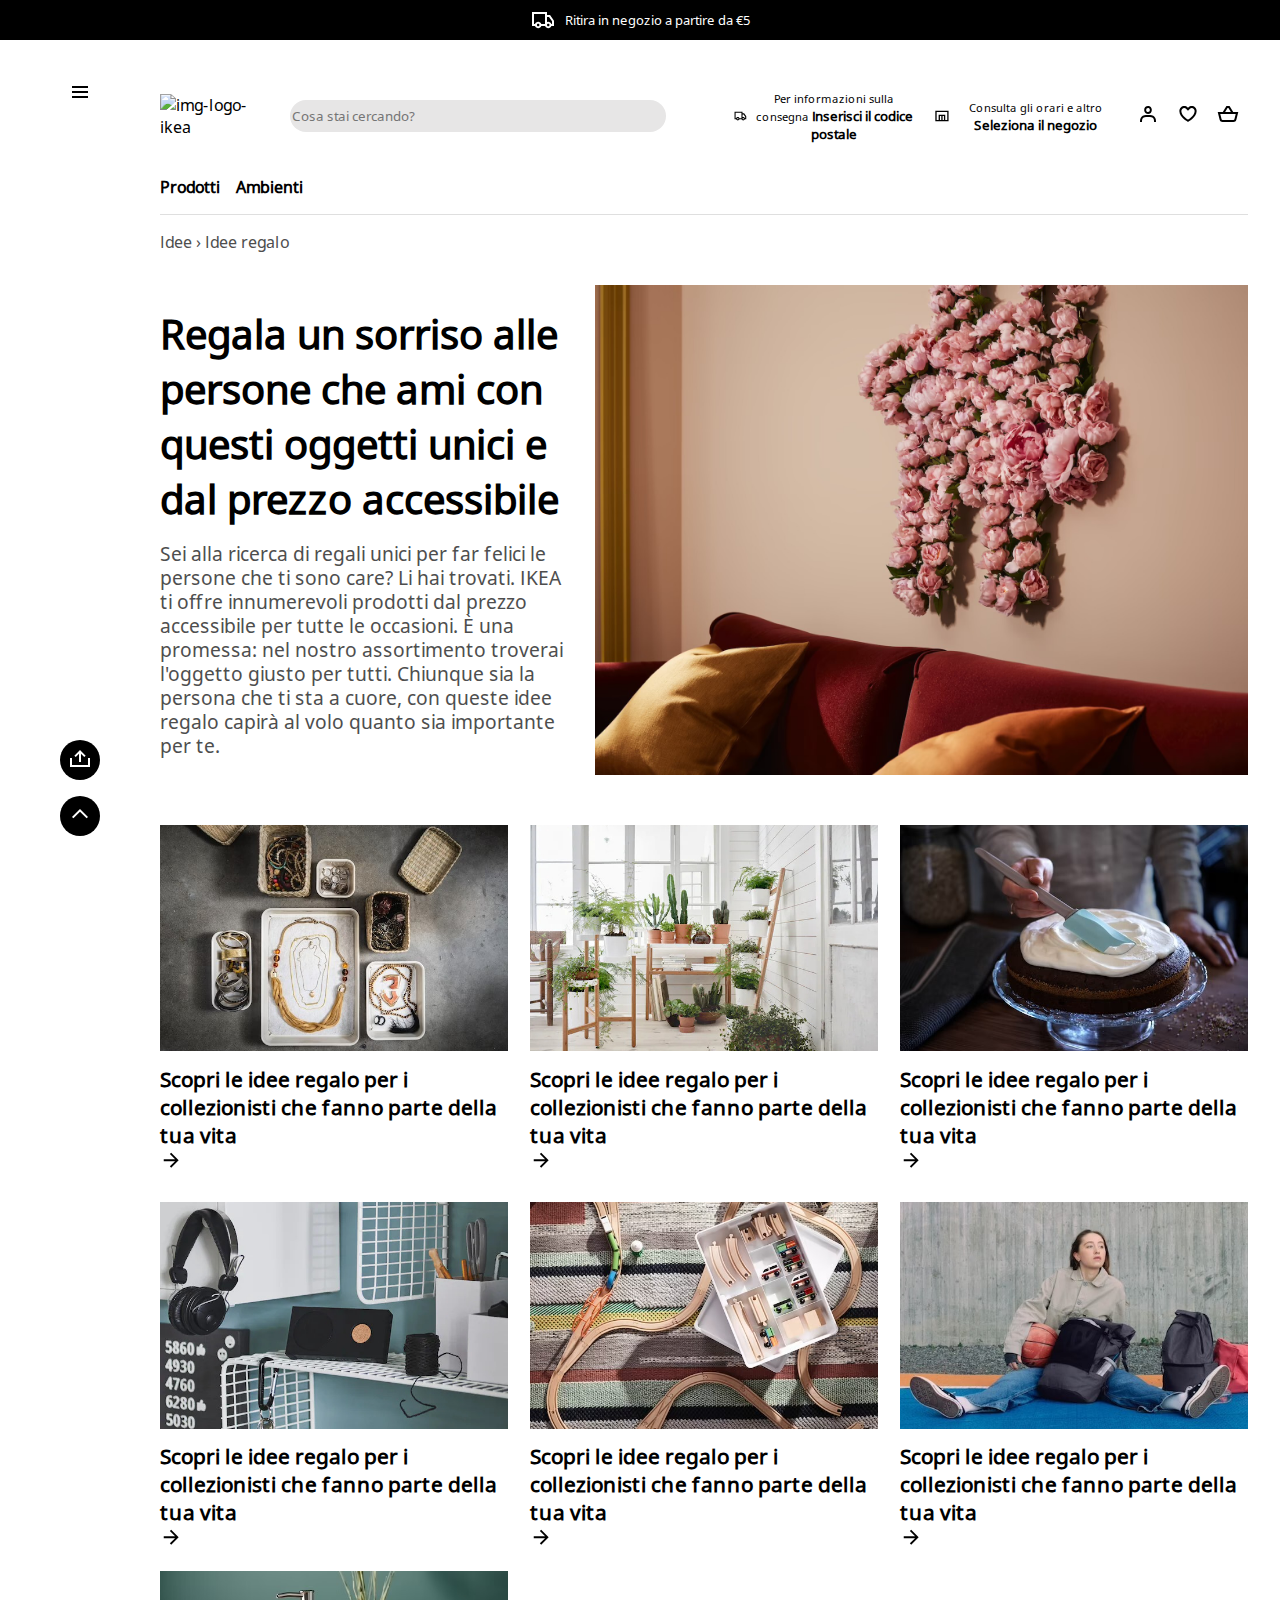
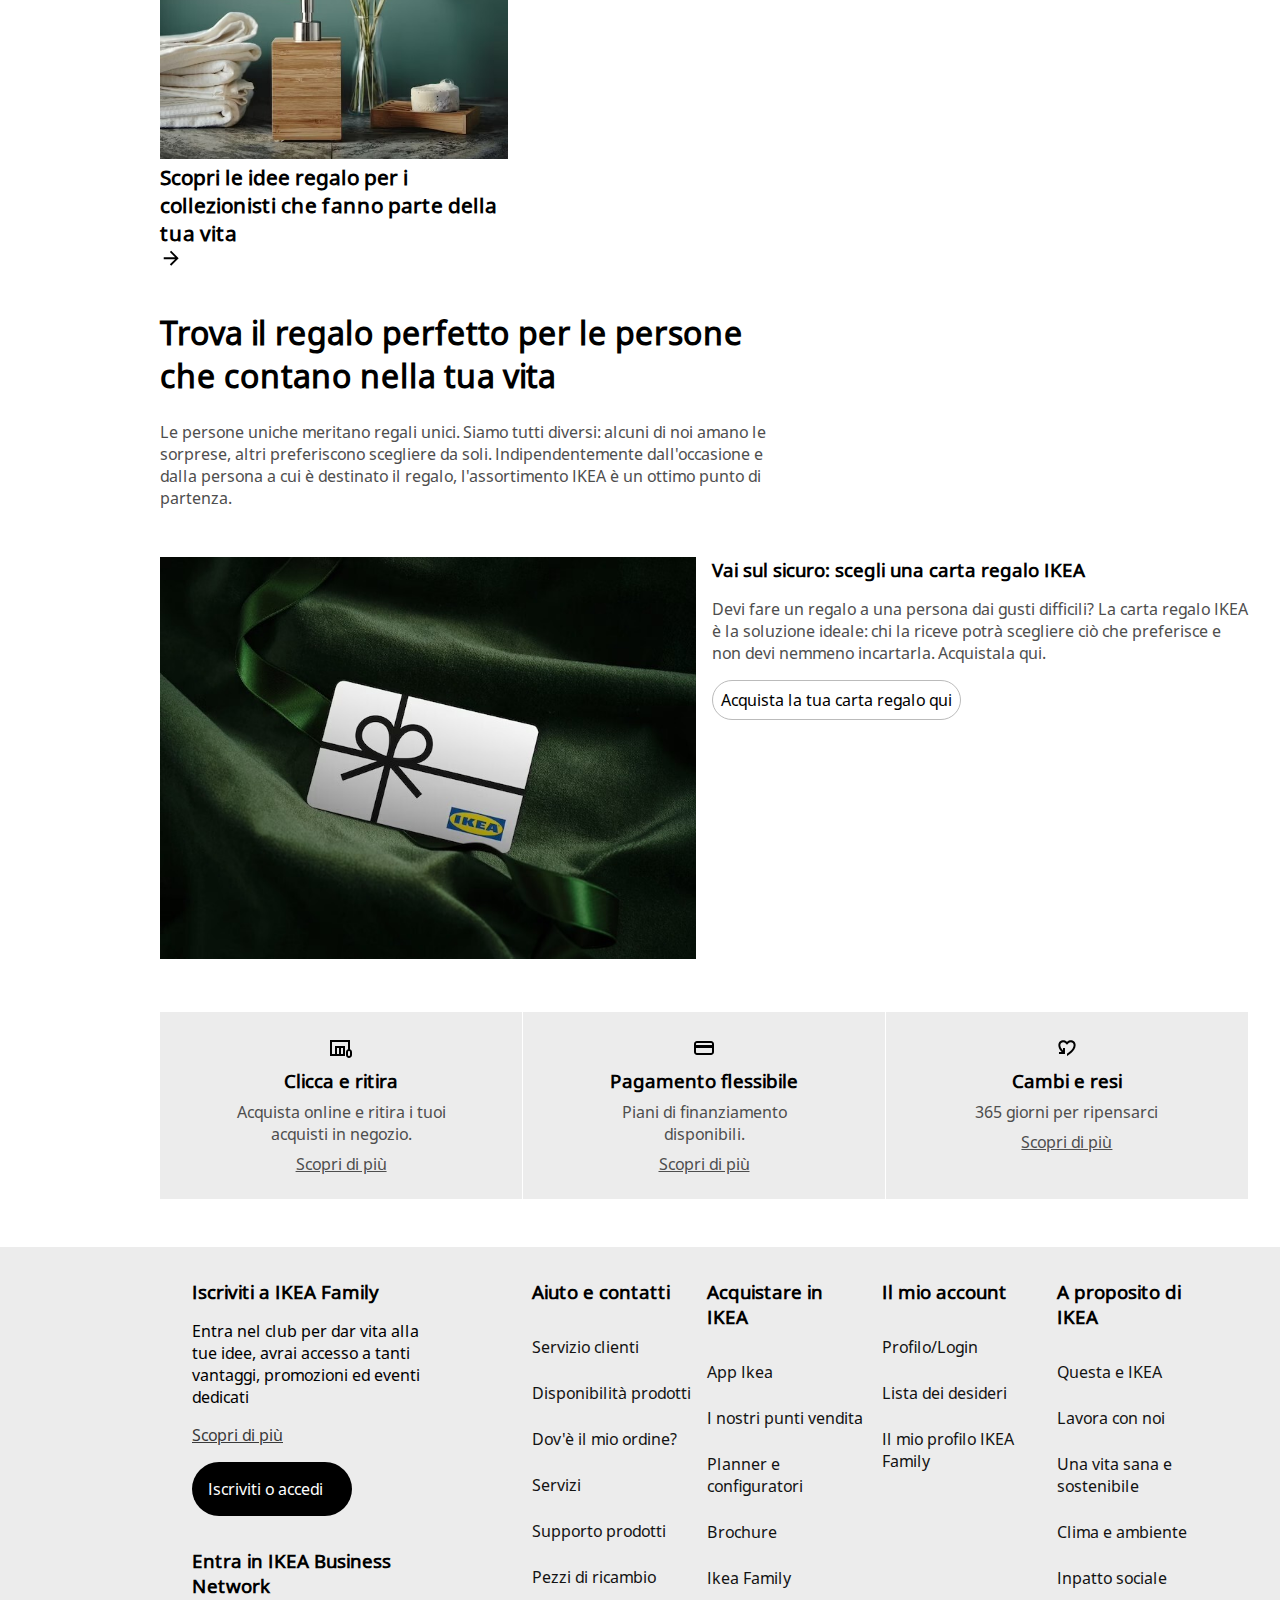
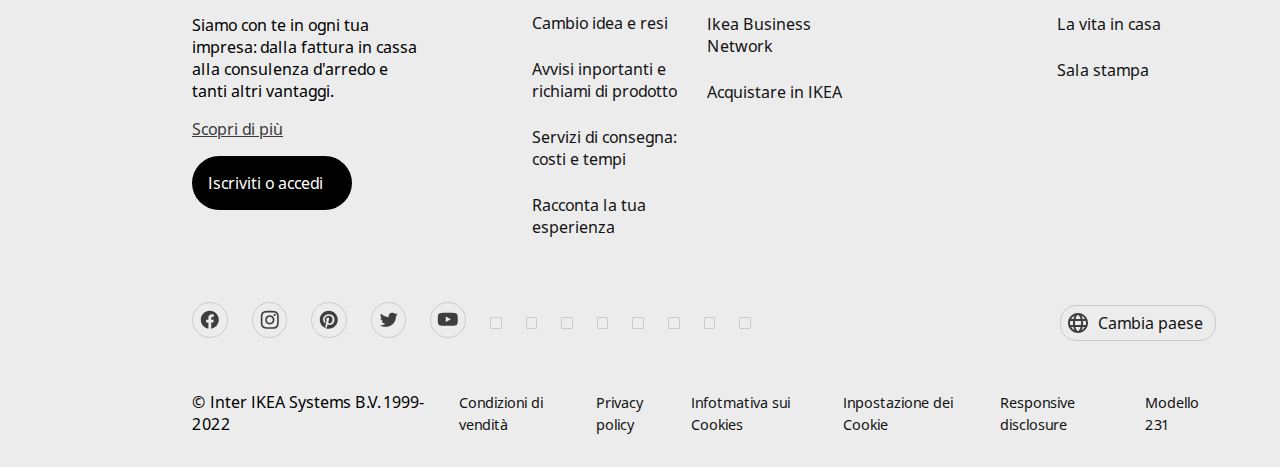
==== commit 8e1894fd: "page/gift-ideas/style-responsive" ====
--- a/gift-ideas.html
+++ b/gift-ideas.html
@@ -4,8 +4,8 @@
     <meta charset="UTF-8">
     <meta http-equiv="X-UA-Compatible" content="IE=edge">
     <meta name="viewport" content="width=device-width, initial-scale=1.0">
-    <title>Header-footer</title>
-
+    <title>Acquista regali unici e dal prezzo accessibile - IKEA IT</title>
+    <link rel="shortcut icon" href="https://www.ikea.com/it/it/static/favicon.838d8a3778e4d716eb72.ico"/>
     <link rel="stylesheet" href="gift-ideas.css">
 </head>
 <body>
@@ -15,16 +15,8 @@
                 <path fill-rule="evenodd" clip-rule="evenodd" d="M1 4h15v3h3.0246l3.9793 5.6848V18h-2.6567c-.4218 1.3056-1.6473 2.25-3.0933 2.25-1.446 0-2.6715-.9444-3.0932-2.25h-3.9044c-.4217 1.3056-1.6472 2.25-3.0932 2.25S4.4916 19.3056 4.0698 18H1V4zm3.0698 12c.4218-1.3056 1.6473-2.25 3.0933-2.25 1.446 0 2.6715.9444 3.0932 2.25H14V6H3v10h1.0698zM16 14.0007a3.24 3.24 0 0 1 1.2539-.2507c1.446 0 2.6715.9444 3.0933 2.25h.6567v-2.6848L17.9833 9H16v5.0007zM7.163 15.75c-.6903 0-1.25.5596-1.25 1.25s.5597 1.25 1.25 1.25c.6904 0 1.25-.5596 1.25-1.25s-.5596-1.25-1.25-1.25zm10.0909 0c-.6904 0-1.25.5596-1.25 1.25s.5596 1.25 1.25 1.25 1.25-.5596 1.25-1.25-.5596-1.25-1.25-1.25z"></path>
                </svg>
 
-               <a href="#"> Promo: Ricevi i tuoi ordini fino a 30kg a casa o in un Ufficio Postale fino al 6 marzo 2022</a>
-            </div>
-<aside>
-    <div class="header-hamburger">
-        <svg focusable="false" width="24" height="24" viewBox="0 0 24 24" fill="black"  xmlns="http://www.w3.org/2000/svg">
-            <path fill-rule="evenodd" clip-rule="evenodd" d="M20 8H4V6h16v2zm0 5H4v-2h16v2zm0 5H4v-2h16v2z"></path>
-        </svg>
-    </div>
-</aside>
-
+               <a href="#">Ritira in negozio a partire da €5</a>
+        </div>
         <nav>
             <div class="header-container">
                 <div class="header">
@@ -38,7 +30,6 @@
                             </form>
                         </div>
                     </div>
-
                     <div class="header-link">
                         <ul>
                             <li>
@@ -102,6 +93,28 @@
             </div>
         </nav>
     </header>
+
+    <aside>
+        <div class="header-hamburger">
+            <svg focusable="false" width="24" height="24" viewBox="0 0 24 24" fill="black"  xmlns="http://www.w3.org/2000/svg">
+                <path fill-rule="evenodd" clip-rule="evenodd" d="M20 8H4V6h16v2zm0 5H4v-2h16v2zm0 5H4v-2h16v2z"></path>
+            </svg>
+        </div>
+        <div class="bottom-icon">
+            <span>
+                <svg focusable="false" class="icon-share" width="24" height="24" viewBox="0 0 24 24" fill="white" xmlns="http://www.w3.org/2000/svg">
+                    <path d="m11 7.8294-3.242 3.242-1.4143-1.4142L12 4l5.6575 5.6572-1.4143 1.4142L13 7.8284V16h-2V7.8294z"></path>
+                     <path d="M2 21.0029h20v-9h-2v7H4v-7H2v9z"></path>
+                </svg>
+            </span>
+            <span>
+                <svg focusable="false" class="icon-back-up" width="24" height="24" viewBox="0 0 24 24" fill="white" xmlns="http://www.w3.org/2000/svg">
+                    <path fill-rule="evenodd" clip-rule="evenodd" d="m12.0001 6.9394 8.0007 8.0013-1.4142 1.4141L12 9.7678l-6.5869 6.586-1.414-1.4143 8.001-8z"></path>
+                </svg>
+            </span>  
+        </div>
+    </aside>
+
     <main>
         <div class="link-ideas">
             <span><a href="">Idee &#8250</a> Idee regalo</span>
@@ -115,7 +128,6 @@
                 <img src="assets/gift1.jpg" alt="">
             </div>
         </section>
-
         <section class="second-section"> 
             <div class="gift-box">
                 <a class="link-gift" href="">
@@ -128,7 +140,6 @@
                     </div>  
                 </a>
             </div>
-
             <div class="gift-box">
                 <a class="link-gift" href="">
                     <div class="box-image">
@@ -140,7 +151,6 @@
                     </div>  
                 </a>
             </div>
-
             <div class="gift-box">
                 <a class="link-gift" href="">
                     <div class="box-image">
@@ -152,7 +162,6 @@
                     </div>  
                 </a>
             </div>
-
             <div class="gift-box">
                 <a class="link-gift" href="">
                     <div class="box-image">
@@ -164,7 +173,6 @@
                     </div>  
                 </a>
             </div>
-
             <div class="gift-box">
                 <a class="link-gift" href="">
                     <div class="box-image">
@@ -176,7 +184,6 @@
                     </div>  
                 </a>
             </div>
-
             <div class="gift-box">
                 <a class="link-gift" href="">
                     <div class="box-image">
@@ -188,7 +195,6 @@
                     </div>  
                 </a>
             </div>
-
             <div class="gift-box">
                 <a class="link-gift" href="">
                     <div class="box-image">
@@ -234,18 +240,6 @@
                     <h3>Cambi e resi</h3>
                     <p>365 giorni per ripensarci</p>
                     <span><a href="">Scopri di più</a></span>
-                </div>
-            </div>
-            <div class="box-order-delivery">
-                <div class="box-order-delivery-image">
-                    <img src="assets/gift10.jpg" alt="">
-                </div>
-                <div class="box-order-delivery-text">
-                    <h2>Ricevi i tuoi acquisti a casa o presso un Ufficio Postale</h2>
-                    <p>Dal 15 febbraio 2022 al 6 marzo 2022 puoi scegliere di ricevere i tuoi ordini fino a 30 kg a casa o presso un Ufficio Postale a soli €5. Hai bisogno di aiuto?<a href="">Acquista telefonicamente in pochi minuti!</a></p>
-                    <a href="">Ricevi a casa</a>
-                    <a href="">Ritira presso un Ufficio Postale</a>
-                    <p>Questo servizio non è applicabile ad alcuni prodotti per misura o fragilità. Verificane la compatibilità aggiungendoli al carrello.</p>
                 </div>
             </div>
         </section>
@@ -409,7 +403,6 @@
                                         </span>
                                     </li>
                                 </ul>
-
                             </div>
                         </div>
                         <div class="change-langueges-container">
--- a/gift-ideas.css
+++ b/gift-ideas.css
@@ -1,4 +1,22 @@
-#promo {
+@font-face {
+  font-family: "Nodo";
+  src: url(assets/Noto.ttf);
+}
+
+ul {
+  padding-left: 0;
+}
+
+* {
+  font-family: "Nodo";
+}
+
+body {
+  margin: 0;
+  padding: 0;
+}
+
+body header #promo {
   background-color: black;
   display: -webkit-box;
   display: -ms-flexbox;
@@ -10,125 +28,170 @@
       -ms-flex-pack: center;
           justify-content: center;
   margin-bottom: 2rem;
-}
-
-#promo a {
+  padding: 0.5rem;
+}
+
+body header #promo a {
   margin-left: 10px;
   font-size: small;
   color: white;
   text-decoration: none;
 }
 
-#promo a:hover {
+body header #promo a:hover {
   text-decoration: underline;
 }
 
-nav {
+body header nav {
   margin-left: 10rem;
-  margin-right: 10rem;
-}
-
-.header {
-  display: -webkit-box;
-  display: -ms-flexbox;
-  display: flex;
-  -webkit-box-align: center;
-      -ms-flex-align: center;
-          align-items: center;
+  margin-right: 2rem;
+}
+
+body header nav .header-container {
+  width: 100%;
+}
+
+body header nav .header-container .header {
+  display: -webkit-box;
+  display: -ms-flexbox;
+  display: flex;
+  -webkit-box-align: center;
+      -ms-flex-align: center;
+          align-items: center;
+  width: 100%;
+}
+
+body header nav .header-container .header #logo-container {
+  display: -webkit-box;
+  display: -ms-flexbox;
+  display: flex;
+  -webkit-box-align: center;
+      -ms-flex-align: center;
+          align-items: center;
+  width: 70%;
+  gap: 1rem;
+}
+
+body header nav .header-container .header #logo-container .header-logo {
+  justify-self: flex-start;
+}
+
+body header nav .header-container .header #logo-container .header-search-bar {
+  width: 80%;
+}
+
+body header nav .header-container .header #logo-container .header-search-bar form {
+  width: 100%;
+}
+
+body header nav .header-container .header #logo-container .header-search-bar form input {
+  height: 30px;
+  border: none;
+  min-width: 270px;
+  width: 85%;
+  border-radius: 50px;
+  background-color: #e7e6e6;
+  justify-self: flex-start;
+}
+
+body header nav .header-container .header .header-link ul {
+  list-style-type: none;
+  display: -webkit-box;
+  display: -ms-flexbox;
+  display: flex;
   -webkit-box-pack: justify;
       -ms-flex-pack: justify;
           justify-content: space-between;
-}
-
-.header-link ul {
-  list-style-type: none;
-  display: -webkit-box;
-  display: -ms-flexbox;
-  display: flex;
+  -webkit-box-align: center;
+      -ms-flex-align: center;
+          align-items: center;
+}
+
+body header nav .header-container .header .header-link ul li button {
+  background-color: transparent;
+  border: none;
+  display: -webkit-box;
+  display: -ms-flexbox;
+  display: flex;
+  -webkit-box-align: center;
+      -ms-flex-align: center;
+          align-items: center;
+  width: 200px;
+}
+
+body header nav .header-container .header .header-link ul li a span {
+  margin: 0.5rem;
+}
+
+body header nav .header-link-container {
+  border-bottom: 1px solid #dfdfdf;
+}
+
+body header nav .header-link-container ul {
+  list-style: none;
+  display: -webkit-box;
+  display: -ms-flexbox;
+  display: flex;
+  gap: 1rem;
+}
+
+body header nav .header-link-container ul li a {
+  font-weight: 800;
+  text-decoration: none;
+  color: black;
+}
+
+body header nav .header-link-container ul li a:hover {
+  text-decoration: underline;
+}
+
+body aside {
+  position: fixed;
+  top: 0;
+  width: 10rem;
+  height: 100vh;
+  display: -webkit-box;
+  display: -ms-flexbox;
+  display: flex;
+  -webkit-box-orient: vertical;
+  -webkit-box-direction: normal;
+      -ms-flex-direction: column;
+          flex-direction: column;
   -webkit-box-pack: justify;
       -ms-flex-pack: justify;
           justify-content: space-between;
-  -webkit-box-align: center;
-      -ms-flex-align: center;
-          align-items: center;
-}
-
-.header-link ul li button {
-  background-color: transparent;
-  border: none;
-  display: -webkit-box;
-  display: -ms-flexbox;
-  display: flex;
-  -webkit-box-align: center;
-      -ms-flex-align: center;
-          align-items: center;
-  width: 190px;
-}
-
-.header-link ul li a span {
-  margin: 0.5rem;
-}
-
-.header-hamburger {
-  position: fixed;
-  margin-left: 5rem;
-  margin-top: 20px;
-}
-
-.header-logo {
-  justify-self: flex-start;
-}
-
-.header-search-bar form input {
-  height: 30px;
-  border: none;
-  min-width: 300px;
-  width: 100%;
-  border-radius: 50px;
-  background-color: #e7e6e6;
-  justify-self: flex-start;
-}
-
-#logo-container {
-  -ms-flex-preferred-size: 50%;
-      flex-basis: 50%;
-  display: -webkit-box;
-  display: -ms-flexbox;
-  display: flex;
-  -webkit-box-align: center;
-      -ms-flex-align: center;
-          align-items: center;
-}
-
-#logo-container .header-search-bar {
-  width: 100%;
-  margin-left: 15px;
-}
-
-.header-link-container {
-  border-bottom: 1px solid #dfdfdf;
-}
-
-.header-link-container ul {
-  list-style: none;
-  display: -webkit-box;
-  display: -ms-flexbox;
-  display: flex;
-  padding-left: 0;
-}
-
-.header-link-container ul li a {
-  font-weight: 800;
-  margin-left: 15px;
-  text-decoration: none;
-  color: black;
-}
-
-.header-link-container ul li a:hover {
-  text-decoration: underline;
-}
-
-main {
+  padding: 5rem 0 4rem 0;
+  -webkit-box-align: center;
+      -ms-flex-align: center;
+          align-items: center;
+  -webkit-box-sizing: border-box;
+          box-sizing: border-box;
+}
+
+body aside .bottom-icon {
+  display: -webkit-box;
+  display: -ms-flexbox;
+  display: flex;
+  -webkit-box-orient: vertical;
+  -webkit-box-direction: normal;
+      -ms-flex-direction: column;
+          flex-direction: column;
+  -webkit-box-align: center;
+      -ms-flex-align: center;
+          align-items: center;
+  gap: 1rem;
+}
+
+body aside .bottom-icon span {
+  background-color: black;
+  width: 2.5rem;
+  height: 2.5rem;
+  border-radius: 50%;
+  text-align: center;
+  line-height: 3rem;
+}
+
+body main {
   display: -webkit-box;
   display: -ms-flexbox;
   display: flex;
@@ -144,33 +207,33 @@
   padding-top: 1rem;
 }
 
-main * {
+body main * {
   margin: 0;
   padding: 0;
   -webkit-box-sizing: border-box;
           box-sizing: border-box;
 }
 
-main .link-ideas span {
+body main .link-ideas span {
   color: #4e4e4e;
 }
 
-main .link-ideas span a {
+body main .link-ideas span a {
   text-decoration: none;
   color: #4e4e4e;
 }
 
-main .link-ideas span a:hover {
+body main .link-ideas span a:hover {
   text-decoration: underline;
 }
 
-main .first-section {
-  display: -webkit-box;
-  display: -ms-flexbox;
-  display: flex;
-}
-
-main .first-section .box-text {
+body main .first-section {
+  display: -webkit-box;
+  display: -ms-flexbox;
+  display: flex;
+}
+
+body main .first-section .box-text {
   -ms-flex-preferred-size: 40%;
       flex-basis: 40%;
   padding-right: 2rem;
@@ -187,26 +250,26 @@
   gap: 1rem;
 }
 
-main .first-section .box-text h1 {
+body main .first-section .box-text h1 {
   font-size: 2.5rem;
 }
 
-main .first-section .box-text p {
+body main .first-section .box-text p {
   line-height: 1.5rem;
   font-size: 1.2rem;
   color: #4e4e4e;
 }
 
-main .first-section .box-img {
+body main .first-section .box-img {
   -ms-flex-preferred-size: 60%;
       flex-basis: 60%;
 }
 
-main .first-section .box-img img {
+body main .first-section .box-img img {
   width: 100%;
 }
 
-main .second-section {
+body main .second-section {
   display: -webkit-box;
   display: -ms-flexbox;
   display: flex;
@@ -218,12 +281,12 @@
           justify-content: space-between;
 }
 
-main .second-section .gift-box {
+body main .second-section .gift-box {
   -ms-flex-preferred-size: 32%;
       flex-basis: 32%;
 }
 
-main .second-section .gift-box .link-gift {
+body main .second-section .gift-box .link-gift {
   width: 100%;
   height: 100%;
   display: -webkit-box;
@@ -240,35 +303,35 @@
   color: black;
 }
 
-main .second-section .gift-box .link-gift:hover {
+body main .second-section .gift-box .link-gift:hover {
   text-decoration: underline;
 }
 
-main .second-section .gift-box .link-gift .box-image {
+body main .second-section .gift-box .link-gift .box-image {
   width: 100%;
   height: 60%;
 }
 
-main .second-section .gift-box .link-gift .box-image img {
+body main .second-section .gift-box .link-gift .box-image img {
   width: 100%;
   height: 100%;
   -o-object-fit: cover;
      object-fit: cover;
 }
 
-main .second-section .gift-box .link-gift .box-link {
+body main .second-section .gift-box .link-gift .box-link {
   width: 100%;
 }
 
-main .second-section .gift-box .link-gift .box-link h3 {
+body main .second-section .gift-box .link-gift .box-link h3 {
   font-size: 1.3rem;
 }
 
-main .second-section .gift-box .link-gift .box-link .arrow-link {
+body main .second-section .gift-box .link-gift .box-link .arrow-link {
   width: 1.4rem;
 }
 
-main .third-section {
+body main .third-section {
   display: -webkit-box;
   display: -ms-flexbox;
   display: flex;
@@ -279,7 +342,7 @@
   gap: 3rem;
 }
 
-main .third-section .first-box-card-gift {
+body main .third-section .first-box-card-gift {
   -ms-flex-preferred-size: 100%;
       flex-basis: 100%;
   padding-right: 30rem;
@@ -293,27 +356,27 @@
   gap: 1.5rem;
 }
 
-main .third-section .first-box-card-gift p {
+body main .third-section .first-box-card-gift p {
   color: #4e4e4e;
 }
 
-main .third-section .second-box-card-gift {
+body main .third-section .second-box-card-gift {
   display: -webkit-box;
   display: -ms-flexbox;
   display: flex;
   gap: 1rem;
 }
 
-main .third-section .second-box-card-gift .image-card-gift {
+body main .third-section .second-box-card-gift .image-card-gift {
   -ms-flex-preferred-size: 50%;
       flex-basis: 50%;
 }
 
-main .third-section .second-box-card-gift .image-card-gift img {
+body main .third-section .second-box-card-gift .image-card-gift img {
   width: 100%;
 }
 
-main .third-section .second-box-card-gift .buy-card-gift {
+body main .third-section .second-box-card-gift .buy-card-gift {
   -ms-flex-preferred-size: 50%;
       flex-basis: 50%;
   display: -webkit-box;
@@ -326,11 +389,11 @@
   gap: 1rem;
 }
 
-main .third-section .second-box-card-gift .buy-card-gift p {
+body main .third-section .second-box-card-gift .buy-card-gift p {
   color: #4e4e4e;
 }
 
-main .third-section .second-box-card-gift .buy-card-gift a {
+body main .third-section .second-box-card-gift .buy-card-gift a {
   text-decoration: none;
   color: black;
   border: 1px solid #bbbbbb;
@@ -341,7 +404,7 @@
   width: fit-content;
 }
 
-main .third-section .box-payment-service {
+body main .third-section .box-payment-service {
   -ms-flex-preferred-size: 100%;
       flex-basis: 100%;
   display: -webkit-box;
@@ -352,7 +415,7 @@
   gap: 0.05rem;
 }
 
-main .third-section .box-payment-service .box-payment-service-item {
+body main .third-section .box-payment-service .box-payment-service-item {
   -ms-flex-preferred-size: 33.33%;
       flex-basis: 33.33%;
   display: -webkit-box;
@@ -371,57 +434,28 @@
   text-align: center;
 }
 
-main .third-section .box-payment-service .box-payment-service-item svg {
+body main .third-section .box-payment-service .box-payment-service-item svg {
   width: 1.5rem;
 }
 
-main .third-section .box-payment-service .box-payment-service-item p {
+body main .third-section .box-payment-service .box-payment-service-item p {
   color: #4e4e4e;
 }
 
-main .third-section .box-payment-service .box-payment-service-item a {
+body main .third-section .box-payment-service .box-payment-service-item a {
   color: #4e4e4e;
 }
 
-main .third-section .box-order-delivery {
-  display: -webkit-box;
-  display: -ms-flexbox;
-  display: flex;
-}
-
-main .third-section .box-order-delivery .box-order-delivery-image {
-  -ms-flex-preferred-size: 65%;
-      flex-basis: 65%;
-}
-
-main .third-section .box-order-delivery .box-order-delivery-image img {
-  width: 100%;
-  height: 100%;
-  -o-object-fit: cover;
-     object-fit: cover;
-}
-
-main .third-section .box-order-delivery .box-order-delivery-text {
-  -ms-flex-preferred-size: 35%;
-      flex-basis: 35%;
-  display: -webkit-box;
-  display: -ms-flexbox;
-  display: flex;
-  -webkit-box-orient: vertical;
-  -webkit-box-direction: normal;
-      -ms-flex-direction: column;
-          flex-direction: column;
-  gap: 1rem;
-  padding: 2rem;
-  background-color: #142b51;
-  color: white;
-}
-
-main .third-section .box-order-delivery .box-order-delivery-text a {
-  color: white;
-}
-
-.footer-container {
+body footer {
+  background-color: #ececec;
+  margin-top: 3rem;
+}
+
+body footer * {
+  margin: 0;
+}
+
+body footer .footer-container {
   margin-left: 10rem;
   margin-right: 2rem;
   display: -webkit-box;
@@ -435,7 +469,7 @@
   padding: 2rem;
 }
 
-.footer-container .footer .footer-main {
+body footer .footer-container .footer .footer-main {
   display: -webkit-box;
   display: -ms-flexbox;
   display: flex;
@@ -446,14 +480,14 @@
   gap: 4rem;
 }
 
-.footer-container .footer .footer-main .footer-links {
+body footer .footer-container .footer .footer-main .footer-links {
   display: -webkit-box;
   display: -ms-flexbox;
   display: flex;
   gap: 2rem;
 }
 
-.footer-container .footer .footer-main .footer-links .footer-links-left {
+body footer .footer-container .footer .footer-main .footer-links .footer-links-left {
   display: -webkit-box;
   display: -ms-flexbox;
   display: flex;
@@ -467,7 +501,7 @@
   padding-right: 5rem;
 }
 
-.footer-container .footer .footer-main .footer-links .footer-links-left .footer-links-left-item {
+body footer .footer-container .footer .footer-main .footer-links .footer-links-left .footer-links-left-item {
   display: -webkit-box;
   display: -ms-flexbox;
   display: flex;
@@ -478,33 +512,33 @@
   gap: 1rem;
 }
 
-.footer-container .footer .footer-main .footer-links .footer-links-left .footer-links-left-item p a {
+body footer .footer-container .footer .footer-main .footer-links .footer-links-left .footer-links-left-item p a {
   color: #3a3a3a;
 }
 
-.footer-container .footer .footer-main .footer-links .footer-links-left .footer-links-left-item p a:hover {
+body footer .footer-container .footer .footer-main .footer-links .footer-links-left .footer-links-left-item p a:hover {
   color: black;
 }
 
-.footer-container .footer .footer-main .footer-links .footer-links-left .footer-links-left-item .button {
+body footer .footer-container .footer .footer-main .footer-links .footer-links-left .footer-links-left-item .button {
   color: white;
   background-color: black;
   padding: 1rem;
-  width: 7rem;
+  width: 8rem;
   border-radius: 2rem;
   text-decoration: none;
 }
 
-.footer-container .footer .footer-main .footer-links .footer-links-left .footer-links-left-item .button:hover {
+body footer .footer-container .footer .footer-main .footer-links .footer-links-left .footer-links-left-item .button:hover {
   background-color: rgba(19, 19, 19, 0.8);
 }
 
-.footer-container .footer .footer-main .footer-links .footer-link-right {
+body footer .footer-container .footer .footer-main .footer-links .footer-link-right {
   -ms-flex-preferred-size: 75%;
       flex-basis: 75%;
 }
 
-.footer-container .footer .footer-main .footer-links .footer-link-right .main-ul {
+body footer .footer-container .footer .footer-main .footer-links .footer-link-right .main-ul {
   display: -webkit-box;
   display: -ms-flexbox;
   display: flex;
@@ -515,7 +549,7 @@
   gap: 1rem;
 }
 
-.footer-container .footer .footer-main .footer-links .footer-link-right .main-ul .main-li {
+body footer .footer-container .footer .footer-main .footer-links .footer-link-right .main-ul .main-li {
   list-style: none;
   -ms-flex-preferred-size: 25%;
       flex-basis: 25%;
@@ -529,7 +563,7 @@
   gap: 2rem;
 }
 
-.footer-container .footer .footer-main .footer-links .footer-link-right .main-ul .main-li ul {
+body footer .footer-container .footer .footer-main .footer-links .footer-link-right .main-ul .main-li ul {
   display: -webkit-box;
   display: -ms-flexbox;
   display: flex;
@@ -542,16 +576,16 @@
   padding: 0;
 }
 
-.footer-container .footer .footer-main .footer-links .footer-link-right .main-ul .main-li a {
+body footer .footer-container .footer .footer-main .footer-links .footer-link-right .main-ul .main-li a {
   text-decoration: none;
   color: #131313;
 }
 
-.footer-container .footer .footer-main .footer-links .footer-link-right .main-ul .main-li a:hover {
+body footer .footer-container .footer .footer-main .footer-links .footer-link-right .main-ul .main-li a:hover {
   text-decoration: underline;
 }
 
-.footer-container .footer .footer-main .footer-utilities {
+body footer .footer-container .footer .footer-main .footer-utilities {
   display: -webkit-box;
   display: -ms-flexbox;
   display: flex;
@@ -563,7 +597,7 @@
           align-items: center;
 }
 
-.footer-container .footer .footer-main .footer-utilities .icon-bar {
+body footer .footer-container .footer .footer-main .footer-utilities .icon-bar {
   display: -webkit-box;
   display: -ms-flexbox;
   display: flex;
@@ -573,7 +607,7 @@
           align-items: center;
 }
 
-.footer-container .footer .footer-main .footer-utilities .icon-bar .icon-bar-social ul {
+body footer .footer-container .footer .footer-main .footer-utilities .icon-bar .icon-bar-social ul {
   display: -webkit-box;
   display: -ms-flexbox;
   display: flex;
@@ -585,7 +619,7 @@
   padding: 0;
 }
 
-.footer-container .footer .footer-main .footer-utilities .icon-bar .icon-bar-social ul svg {
+body footer .footer-container .footer .footer-main .footer-utilities .icon-bar .icon-bar-social ul svg {
   border: 1px solid #cacaca;
   border-radius: 50%;
   padding: 0.3rem;
@@ -593,11 +627,11 @@
           box-sizing: content-box;
 }
 
-.footer-container .footer .footer-main .footer-utilities .icon-bar .icon-bar-social ul svg:hover {
+body footer .footer-container .footer .footer-main .footer-utilities .icon-bar .icon-bar-social ul svg:hover {
   border-color: #131313;
 }
 
-.footer-container .footer .footer-main .footer-utilities .icon-bar .icon-bar-payment ul {
+body footer .footer-container .footer .footer-main .footer-utilities .icon-bar .icon-bar-payment ul {
   display: -webkit-box;
   display: -ms-flexbox;
   display: flex;
@@ -609,14 +643,14 @@
   padding: 0;
 }
 
-.footer-container .footer .footer-main .footer-utilities .icon-bar .icon-bar-payment ul img {
+body footer .footer-container .footer .footer-main .footer-utilities .icon-bar .icon-bar-payment ul img {
   border: 1px solid #cacaca;
   border-radius: 10%;
   padding: 0.3rem;
   height: 1.3rem;
 }
 
-.footer-container .footer .footer-main .footer-utilities .change-langueges-container .change-langueges a {
+body footer .footer-container .footer .footer-main .footer-utilities .change-langueges-container .change-langueges a {
   display: -webkit-box;
   display: -ms-flexbox;
   display: flex;
@@ -632,20 +666,21 @@
   width: 9rem;
 }
 
-.footer-container .footer .footer-main .footer-utilities .change-langueges-container .change-langueges a:hover {
+body footer .footer-container .footer .footer-main .footer-utilities .change-langueges-container .change-langueges a:hover {
   border-color: #131313;
 }
 
-.footer-container .footer-pie {
-  display: -webkit-box;
-  display: -ms-flexbox;
-  display: flex;
+body footer .footer-container .footer-pie {
+  display: -webkit-box;
+  display: -ms-flexbox;
+  display: flex;
+  gap: 1.5rem;
   -webkit-box-pack: justify;
       -ms-flex-pack: justify;
           justify-content: space-between;
 }
 
-.footer-container .footer-pie .footer-pie-link ul {
+body footer .footer-container .footer-pie .footer-pie-link ul {
   display: -webkit-box;
   display: -ms-flexbox;
   display: flex;
@@ -653,19 +688,22 @@
   gap: 1rem;
 }
 
-.footer-container .footer-pie .footer-pie-link ul li a {
+body footer .footer-container .footer-pie .footer-pie-link ul li a {
   color: #131313;
   text-decoration: none;
   font-size: 0.9rem;
 }
 
-.footer-container .footer-pie .footer-pie-link ul li a:hover {
+body footer .footer-container .footer-pie .footer-pie-link ul li a:hover {
   text-decoration: underline;
   color: #3a3a3a;
 }
 
 @media screen and (max-width: 1200px) {
-  .footer-container .footer .footer-main .footer-utilities .icon-bar {
+  body header nav {
+    margin-left: 2rem;
+  }
+  body header nav .header-container .header {
     -webkit-box-orient: vertical;
     -webkit-box-direction: normal;
         -ms-flex-direction: column;
@@ -674,85 +712,182 @@
         -ms-flex-align: start;
             align-items: flex-start;
   }
-}
-
-@media screen and (max-width: 1200px) {
-  main .first-section .box-text h1 {
+  body header nav .header-container .header .header-link ul li:last-child {
+    position: absolute;
+    top: 5rem;
+    right: 2rem;
+  }
+  body header nav .header-container .header .header-link ul li:nth-child(4) {
+    position: absolute;
+    top: 5rem;
+    right: 5rem;
+  }
+  body header nav .header-container .header .header-link ul li:nth-child(3) {
+    position: absolute;
+    top: 5rem;
+    right: 8rem;
+  }
+  body main {
+    margin-left: 2rem;
+  }
+  body main .first-section .box-text h1 {
     font-size: 2.5rem;
   }
-  main .second-section .gift-box {
+  body main .second-section .gift-box {
     -ms-flex-preferred-size: 49%;
         flex-basis: 49%;
   }
-  main .third-section .first-box-card-gift {
+  body main .third-section .first-box-card-gift {
     padding-right: 15rem;
   }
-  main .third-section .box-order-delivery {
-    -webkit-box-orient: vertical;
-    -webkit-box-direction: normal;
-        -ms-flex-direction: column;
-            flex-direction: column;
-    background-color: #142b51;
-  }
-  main .third-section .box-order-delivery .box-order-delivery-text {
-    padding: 5rem;
+  body aside {
+    display: none;
+  }
+  body footer .footer-container {
+    margin-left: 2rem;
+    gap: 1.5rem;
+  }
+  body footer .footer-container .footer .footer-main {
+    font-size: 0.9rem;
+  }
+  body footer .footer-container .footer .footer-main .footer-utilities .icon-bar {
+    -webkit-box-orient: vertical;
+    -webkit-box-direction: normal;
+        -ms-flex-direction: column;
+            flex-direction: column;
+    -webkit-box-align: start;
+        -ms-flex-align: start;
+            align-items: flex-start;
+  }
+  body footer .footer-container .footer .footer-main .footer-utilities .change-langueges-container {
+    -ms-flex-item-align: end;
+        align-self: flex-end;
   }
 }
 
 @media screen and (max-width: 900px) {
-  main .first-section {
-    -webkit-box-orient: vertical;
-    -webkit-box-direction: normal;
-        -ms-flex-direction: column;
-            flex-direction: column;
-  }
-  main .first-section .box-text {
+  body main .first-section {
+    -webkit-box-orient: vertical;
+    -webkit-box-direction: normal;
+        -ms-flex-direction: column;
+            flex-direction: column;
+  }
+  body main .first-section .box-text {
     padding: 0 5rem 2rem 0;
   }
-  main .third-section .first-box-card-gift {
+  body main .third-section .first-box-card-gift {
     padding: 0 0 2rem 0;
   }
-  main .third-section .second-box-card-gift {
-    -webkit-box-orient: vertical;
-    -webkit-box-direction: normal;
-        -ms-flex-direction: column;
-            flex-direction: column;
-  }
-  main .third-section .box-payment-service {
+  body main .third-section .second-box-card-gift {
+    -webkit-box-orient: vertical;
+    -webkit-box-direction: normal;
+        -ms-flex-direction: column;
+            flex-direction: column;
+  }
+  body main .third-section .box-payment-service {
     -ms-flex-wrap: wrap;
         flex-wrap: wrap;
   }
-  main .third-section .box-payment-service .box-payment-service-item {
+  body main .third-section .box-payment-service .box-payment-service-item {
     -ms-flex-preferred-size: 49%;
         flex-basis: 49%;
     -webkit-box-flex: 1;
         -ms-flex-positive: 1;
             flex-grow: 1;
   }
+  body footer .footer-container {
+    padding: 1rem 0;
+  }
+  body footer .footer-container .footer .footer-main .footer-links {
+    -webkit-box-orient: vertical;
+    -webkit-box-direction: normal;
+        -ms-flex-direction: column;
+            flex-direction: column;
+  }
+  body footer .footer-container .footer .footer-main .footer-links .footer-link-right .main-ul {
+    -ms-flex-wrap: wrap;
+        flex-wrap: wrap;
+    -webkit-box-pack: justify;
+        -ms-flex-pack: justify;
+            justify-content: space-between;
+  }
+  body footer .footer-container .footer .footer-main .footer-links .footer-link-right .main-ul .main-li {
+    -ms-flex-preferred-size: 30%;
+        flex-basis: 30%;
+    padding-bottom: 1rem;
+  }
+  body footer .footer-container .footer .footer-main .footer-utilities {
+    -webkit-box-orient: vertical;
+    -webkit-box-direction: normal;
+        -ms-flex-direction: column;
+            flex-direction: column;
+    -webkit-box-align: start;
+        -ms-flex-align: start;
+            align-items: flex-start;
+    gap: 1.5rem;
+  }
+  body footer .footer-container .footer .footer-main .footer-utilities .change-langueges-container {
+    -ms-flex-item-align: start;
+        align-self: flex-start;
+  }
+  body footer .footer-container .footer-pie {
+    -webkit-box-orient: vertical;
+    -webkit-box-direction: normal;
+        -ms-flex-direction: column;
+            flex-direction: column;
+  }
 }
 
 @media screen and (max-width: 600px) {
-  main .first-section .box-text {
+  body header nav .header-container .header {
+    -webkit-box-orient: vertical;
+    -webkit-box-direction: normal;
+        -ms-flex-direction: column;
+            flex-direction: column;
+    -webkit-box-align: start;
+        -ms-flex-align: start;
+            align-items: flex-start;
+  }
+  body header nav .header-container .header #logo-container {
+    -webkit-box-orient: vertical;
+    -webkit-box-direction: normal;
+        -ms-flex-direction: column;
+            flex-direction: column;
+    -webkit-box-align: start;
+        -ms-flex-align: start;
+            align-items: flex-start;
+  }
+  body header nav .header-container .header #logo-container .header-search-bar {
+    width: 100vw;
+  }
+  body header nav .header-container .header .header-link ul {
+    -webkit-box-orient: vertical;
+    -webkit-box-direction: normal;
+        -ms-flex-direction: column;
+            flex-direction: column;
+    gap: 1rem;
+  }
+  body main .first-section .box-text {
     padding: 1rem 0.5rem 1rem 0;
   }
-  main .first-section .box-text h1 {
+  body main .first-section .box-text h1 {
     font-size: 1.8rem;
   }
-  main .second-section .gift-box {
+  body main .second-section .gift-box {
     -ms-flex-preferred-size: 100%;
         flex-basis: 100%;
     padding: 0;
   }
-  main .third-section .second-box-card-gift {
-    -webkit-box-orient: vertical;
-    -webkit-box-direction: normal;
-        -ms-flex-direction: column;
-            flex-direction: column;
-  }
-  main .third-section .second-box-card-gift .buy-card-gift {
+  body main .third-section .second-box-card-gift {
+    -webkit-box-orient: vertical;
+    -webkit-box-direction: normal;
+        -ms-flex-direction: column;
+            flex-direction: column;
+  }
+  body main .third-section .second-box-card-gift .buy-card-gift {
     padding: 1rem 0;
   }
-  main .third-section .box-payment-service .box-payment-service-item {
+  body main .third-section .box-payment-service .box-payment-service-item {
     -ms-flex-preferred-size: 100%;
         flex-basis: 100%;
     -webkit-box-align: start;
@@ -761,8 +896,13 @@
     padding: 1.5rem;
     text-align: start;
   }
-  main .third-section .box-order-delivery .box-order-delivery-text {
-    padding: 1.5rem;
+  body footer .footer-main .footer-utilities .icon-bar .icon-bar-payment ul {
+    -ms-flex-wrap: wrap;
+        flex-wrap: wrap;
+  }
+  body footer .footer-pie .footer-pie-link ul {
+    -ms-flex-wrap: wrap;
+        flex-wrap: wrap;
   }
 }
 /*# sourceMappingURL=gift-ideas.css.map */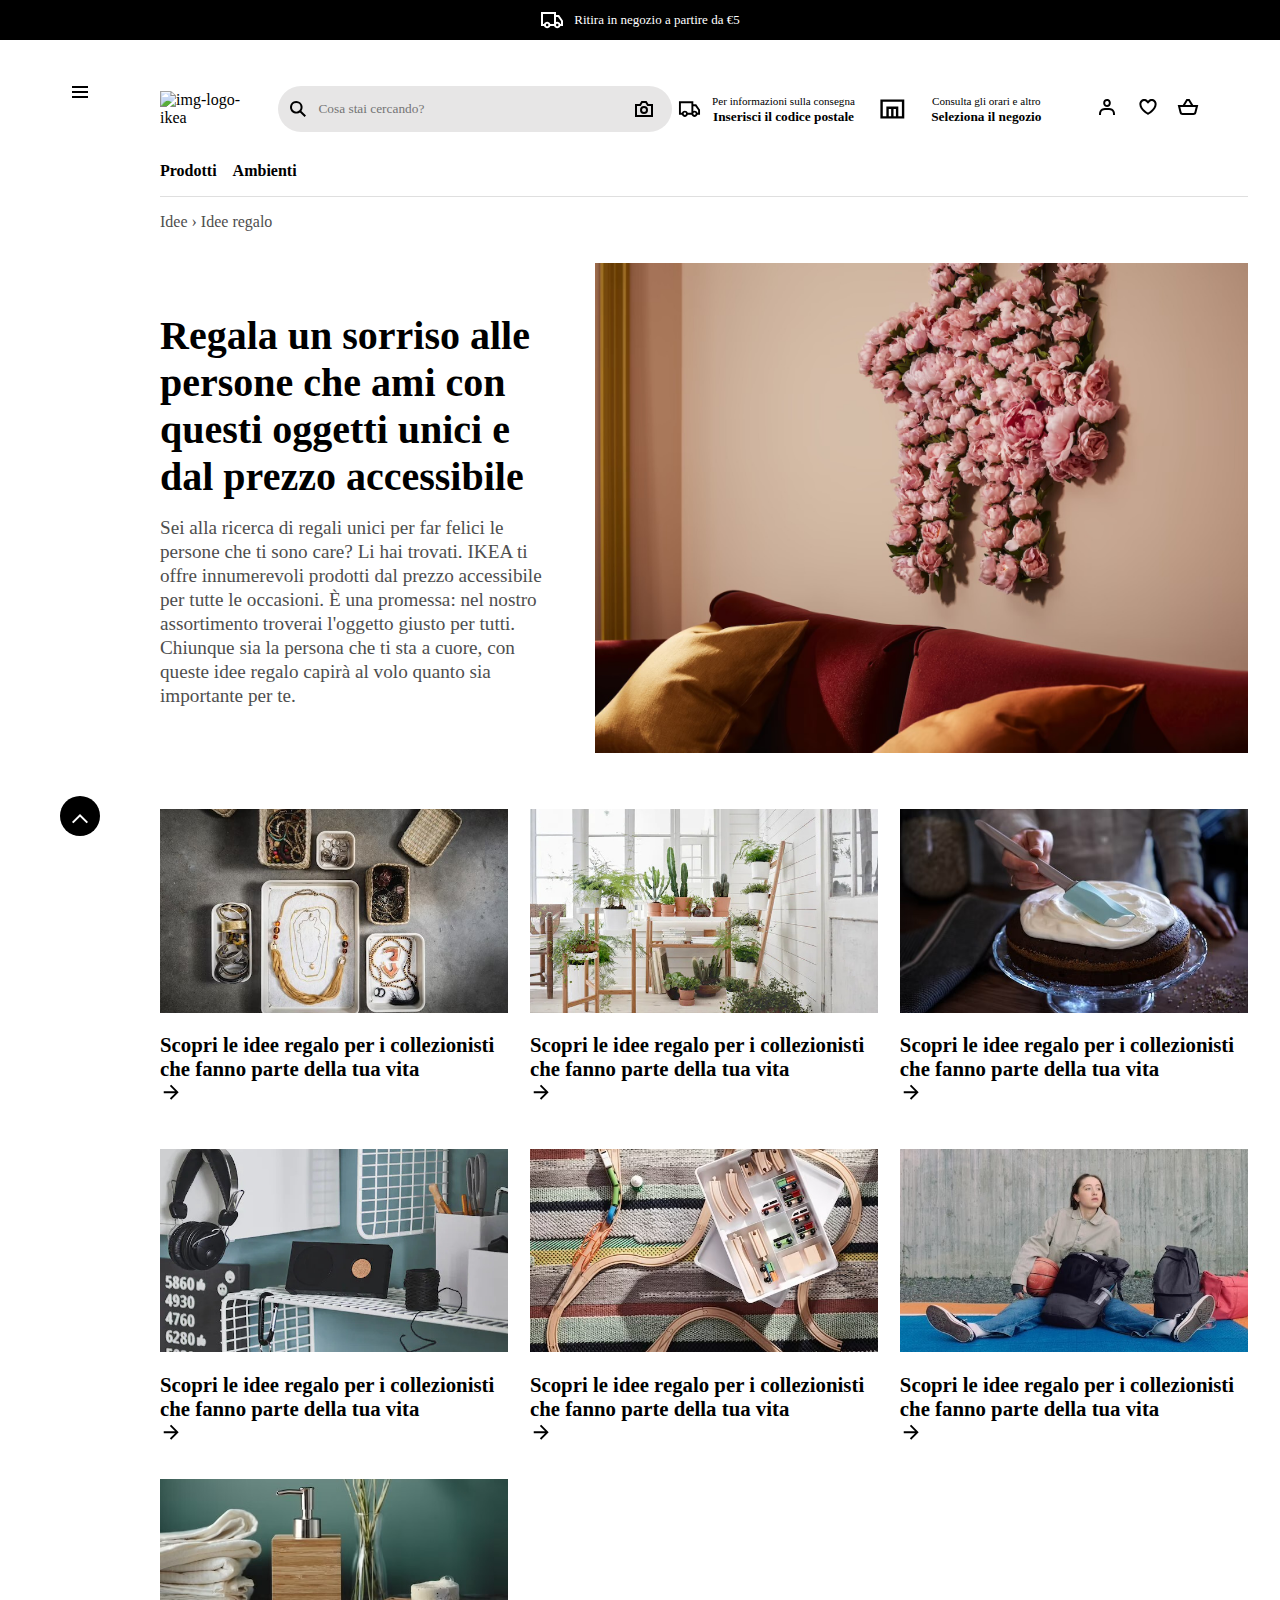
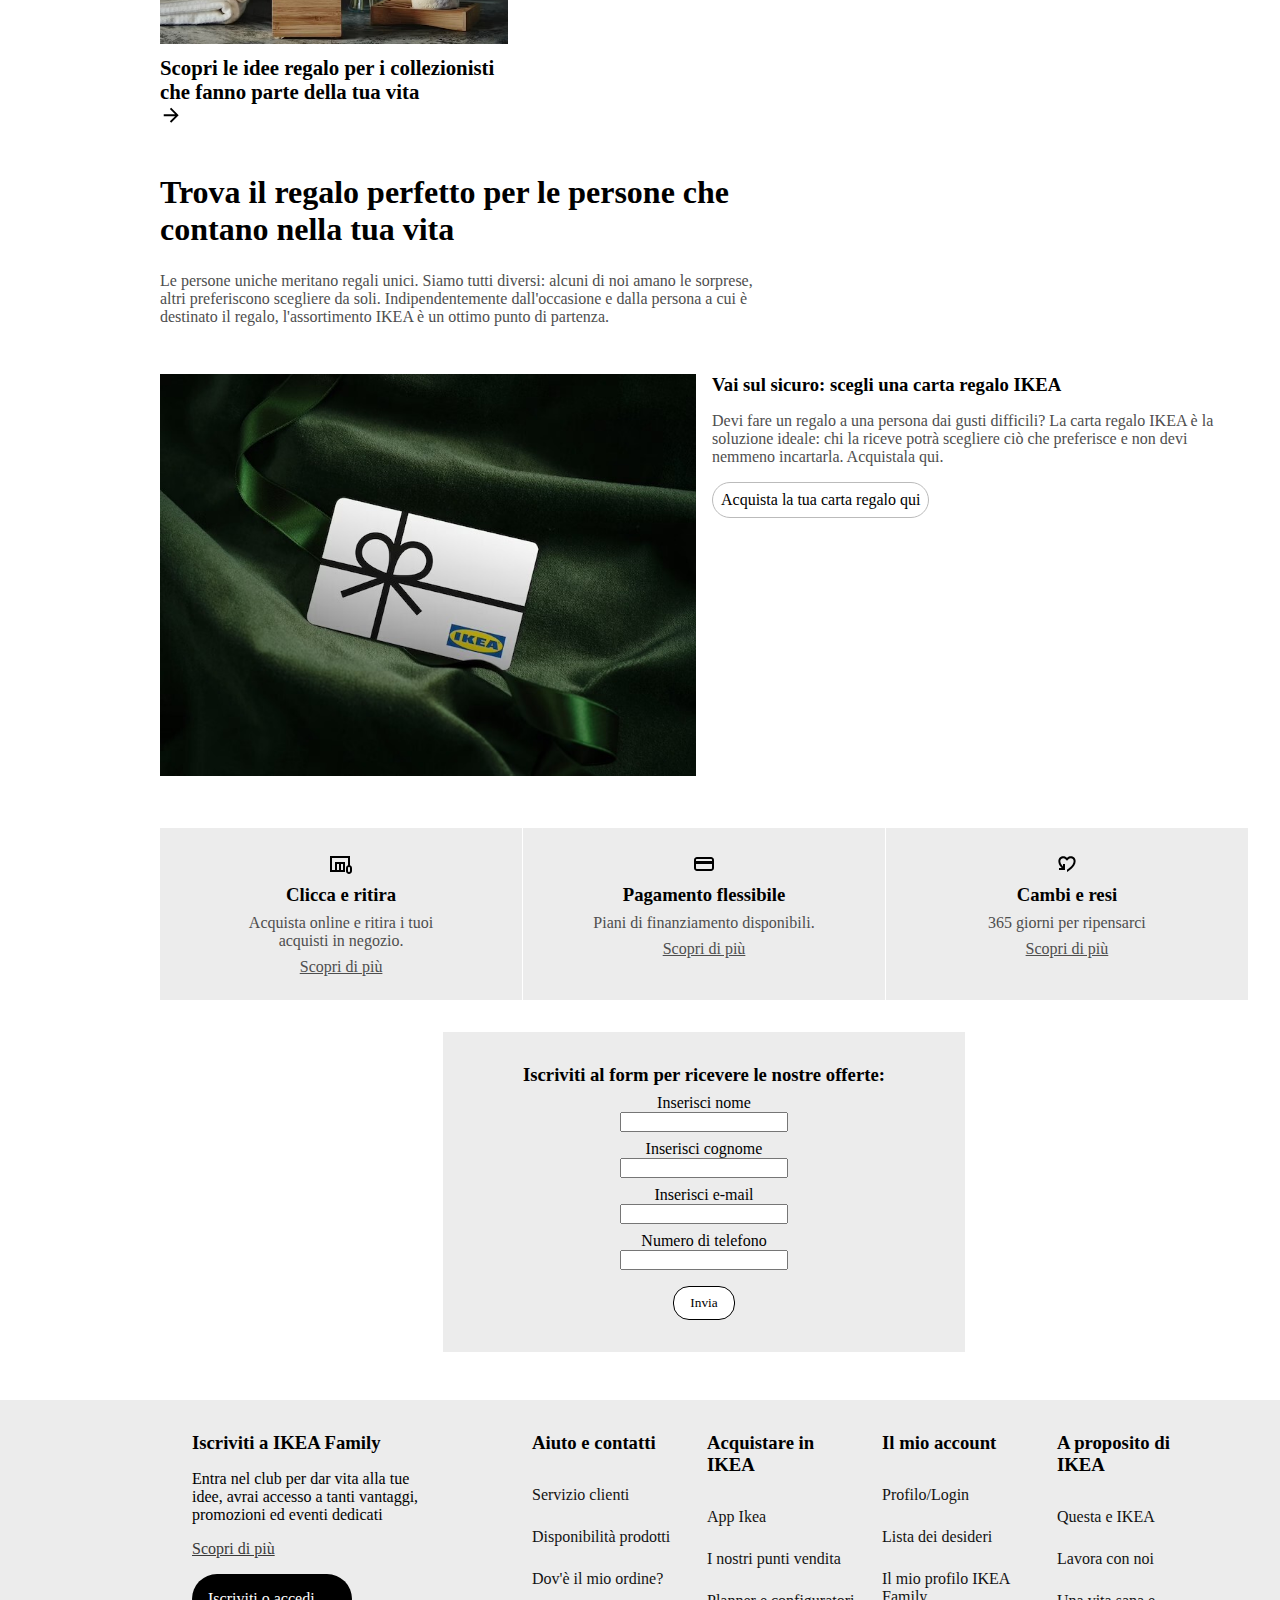
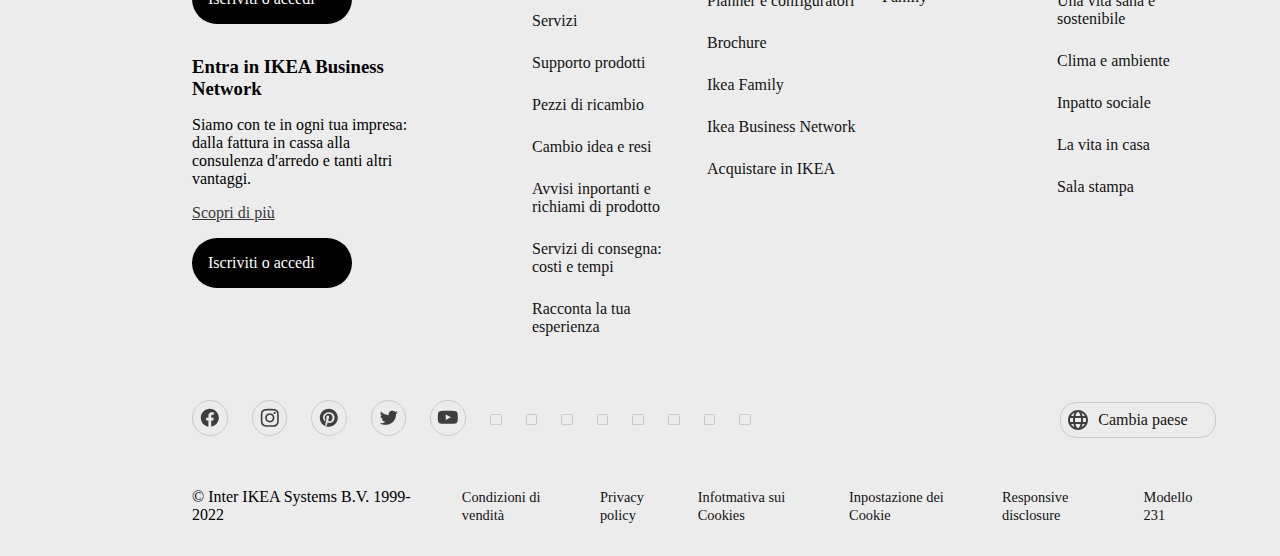
==== commit b125cafa: "update-JS" ====
--- a/gift-ideas.html
+++ b/gift-ideas.html
@@ -6,16 +6,15 @@
     <meta name="viewport" content="width=device-width, initial-scale=1.0">
     <title>Acquista regali unici e dal prezzo accessibile - IKEA IT</title>
     <link rel="shortcut icon" href="https://www.ikea.com/it/it/static/favicon.838d8a3778e4d716eb72.ico"/>
-    <link rel="stylesheet" href="gift-ideas.css">
+    <link rel="stylesheet" href="styles/gift-ideas.css">
 </head>
 <body>
-    <header>
+    <header id="start-page">
         <div id="promo">
             <svg width="24" height="24" viewBox="0 0 24 24" fill="white" xmlns="http://www.w3.org/2000/svg">
                 <path fill-rule="evenodd" clip-rule="evenodd" d="M1 4h15v3h3.0246l3.9793 5.6848V18h-2.6567c-.4218 1.3056-1.6473 2.25-3.0933 2.25-1.446 0-2.6715-.9444-3.0932-2.25h-3.9044c-.4217 1.3056-1.6472 2.25-3.0932 2.25S4.4916 19.3056 4.0698 18H1V4zm3.0698 12c.4218-1.3056 1.6473-2.25 3.0933-2.25 1.446 0 2.6715.9444 3.0932 2.25H14V6H3v10h1.0698zM16 14.0007a3.24 3.24 0 0 1 1.2539-.2507c1.446 0 2.6715.9444 3.0933 2.25h.6567v-2.6848L17.9833 9H16v5.0007zM7.163 15.75c-.6903 0-1.25.5596-1.25 1.25s.5597 1.25 1.25 1.25c.6904 0 1.25-.5596 1.25-1.25s-.5596-1.25-1.25-1.25zm10.0909 0c-.6904 0-1.25.5596-1.25 1.25s.5596 1.25 1.25 1.25 1.25-.5596 1.25-1.25-.5596-1.25-1.25-1.25z"></path>
-               </svg>
-
-               <a href="#">Ritira in negozio a partire da €5</a>
+            </svg>
+            <a href="#">Ritira in negozio a partire da €5</a>
         </div>
         <nav>
             <div class="header-container">
@@ -25,16 +24,16 @@
                             <img src="https://www.ikea.com/it/it/static/ikea-logo.f7d9229f806b59ec64cb.svg" alt="img-logo-ikea" type="image/svg">
                         </div>
                         <div class="header-search-bar">
-                            <form action="">
-                                <input type="text" placeholder="Cosa stai cercando?">
-                            </form>
+                            <svg width="24" height="24" aria-hidden="true" class="svg-icon-search"><path fill-rule="evenodd" clip-rule="evenodd" d="M13.98 15.395a6.294 6.294 0 111.414-1.414l4.602 4.601-1.414 1.414-4.602-4.601zm.607-5.101a4.294 4.294 0 11-8.587 0 4.294 4.294 0 018.587 0z" fill="currentColor"></path></svg>
+                            <input type="text" placeholder="Cosa stai cercando?">
+                            <svg width="24" height="24" aria-hidden="true" class="svg-icon-camera"><path fill-rule="evenodd" clip-rule="evenodd" d="M16.002 13a4 4 0 11-8 0 4 4 0 018 0zm-2 0a2 2 0 11-4 0 2 2 0 014 0z" fill="currentColor"></path><path fill-rule="evenodd" clip-rule="evenodd" d="M9.443 4L7.586 7H3v13h18V7h-4.586l-1.857-3H9.443zm1.114 2h2.886L15.3 9H19v9H5V9h3.7l1.857-3z" fill="currentColor"></path></svg>
                         </div>
                     </div>
                     <div class="header-link">
                         <ul>
                             <li>
                                 <button>
-                                    <svg focusable="false" width="24" height="24" viewBox="0 0 24 24" fill="black"  xmlns="http://www.w3.org/2000/svg">
+                                    <svg focusable="false" width="40" height="24" viewBox="0 0 24 24" fill="black"  xmlns="http://www.w3.org/2000/svg">
                                         <path fill-rule="evenodd" clip-rule="evenodd" d="M1 4h15v3h3.0246l3.9793 5.6848V18h-2.6567c-.4218 1.3056-1.6473 2.25-3.0933 2.25-1.446 0-2.6715-.9444-3.0932-2.25h-3.9044c-.4217 1.3056-1.6472 2.25-3.0932 2.25S4.4916 19.3056 4.0698 18H1V4zm3.0698 12c.4218-1.3056 1.6473-2.25 3.0933-2.25 1.446 0 2.6715.9444 3.0932 2.25H14V6H3v10h1.0698zM16 14.0007a3.24 3.24 0 0 1 1.2539-.2507c1.446 0 2.6715.9444 3.0933 2.25h.6567v-2.6848L17.9833 9H16v5.0007zM7.163 15.75c-.6903 0-1.25.5596-1.25 1.25s.5597 1.25 1.25 1.25c.6904 0 1.25-.5596 1.25-1.25s-.5596-1.25-1.25-1.25zm10.0909 0c-.6904 0-1.25.5596-1.25 1.25s.5596 1.25 1.25 1.25 1.25-.5596 1.25-1.25-.5596-1.25-1.25-1.25z"></path>
                                    </svg>
                                    <div class="text-information">
@@ -45,7 +44,7 @@
                             </li>
                             <li>
                                 <button>
-                                    <svg focusable="false"  width="24" height="24" viewBox="0 0 24 24" fill="black"  xmlns="http://www.w3.org/2000/svg">
+                                    <svg focusable="false"  width="40" height="40" viewBox="0 0 24 24" fill="black"  xmlns="http://www.w3.org/2000/svg">
                                         <path fill-rule="evenodd" clip-rule="evenodd" d="M22 20V4H2v16h20zM20 6H4v12h3v-8h10v8h3V6zm-9 6H9v6h2v-6zm2 6h2v-6h-2v6z"></path>
                                     </svg>
                                     <div class="text-information">
@@ -55,9 +54,9 @@
                                 </button>
                             </li>
                             <li class="header-profile-link">
-                                <a href="https://www.ikea.com/it/it/profile/login/" aria-label="Il mio profilo" rel="nofollow" data-tracking-label="profile" data-profile-link="">
+                                <a href="#" aria-label="Il mio profilo" rel="nofollow" data-tracking-label="profile" data-profile-link="">
                                    <span>
-                                        <svg focusable="false" width="24" height="24" viewBox="0 0 24 24" fill="black"  xmlns="http://www.w3.org/2000/svg">
+                                        <svg focusable="false" width="40" height="24" viewBox="0 0 10 24" fill="black"  xmlns="http://www.w3.org/2000/svg">
                                            <path fill-rule="evenodd" clip-rule="evenodd" d="M10.6724 6.4678c.2734-.2812.6804-.4707 1.3493-.4707.3971 0 .705.0838.9529.2225.241.1348.4379.3311.5934.6193l.0033.006c.1394.2541.237.6185.237 1.1403 0 .7856-.2046 1.2451-.4796 1.5278l-.0048.005c-.2759.2876-.679.4764-1.334.4764-.3857 0-.6962-.082-.956-.2241-.2388-.1344-.4342-.3293-.5888-.6147-.1454-.275-.2419-.652-.2419-1.1704 0-.7902.2035-1.2442.4692-1.5174zm1.3493-2.4717c-1.0834 0-2.054.3262-2.7838 1.0766-.7376.7583-1.0358 1.781-1.0358 2.9125 0 .7656.1431 1.483.4773 2.112l.0031.0058c.3249.602.785 1.084 1.3777 1.4154l.0062.0035c.5874.323 1.2368.4736 1.9235.4736 1.0818 0 2.0484-.3333 2.7755-1.0896.7406-.7627 1.044-1.786 1.044-2.9207 0-.7629-.1421-1.4784-.482-2.0996-.3247-.6006-.7844-1.0815-1.376-1.4125-.5858-.3276-1.2388-.477-1.9297-.477zM6.4691 16.8582c.2983-.5803.7228-1.0273 1.29-1.3572.5582-.3191 1.2834-.5049 2.2209-.5049h4.04c.9375 0 1.6626.1858 2.2209.5049.5672.3299.9917.7769 1.29 1.3572.3031.5896.4691 1.2936.4691 2.1379v1h2v-1c0-1.1122-.2205-2.1384-.6904-3.0523a5.3218 5.3218 0 0 0-2.0722-2.1769c-.9279-.5315-2.0157-.7708-3.2174-.7708H9.98c-1.1145 0-2.2483.212-3.2225.7737-.8982.5215-1.5928 1.2515-2.0671 2.174C4.2205 16.8577 4 17.8839 4 18.9961v1h2v-1c0-.8443.166-1.5483.4691-2.1379z"></path>
                                         </svg>
                                     </span>
@@ -81,6 +80,15 @@
                                     </span>
                                 </a>
                             </li>
+                            <li class="header-hamb">
+                                <a href="#" aria-label="Carrello" rel="nofollow" data-tracking-label="shopping-bag">
+                                    <span>
+                                        <svg focusable="false" width="24" cursor="pointer" height="24" viewBox="0 0 24 24" fill="black"  xmlns="http://www.w3.org/2000/svg">
+                                            <path fill-rule="evenodd" clip-rule="evenodd" d="M20 8H4V6h16v2zm0 5H4v-2h16v2zm0 5H4v-2h16v2z"></path>
+                                        </svg>
+                                    </span>
+                                </a>
+                            </li>
                         </ul>
                     </div>
                 </div>
@@ -93,28 +101,116 @@
             </div>
         </nav>
     </header>
-
     <aside>
         <div class="header-hamburger">
-            <svg focusable="false" width="24" height="24" viewBox="0 0 24 24" fill="black"  xmlns="http://www.w3.org/2000/svg">
+            <svg focusable="false" width="24" cursor="pointer" height="24" viewBox="0 0 24 24" fill="black"  xmlns="http://www.w3.org/2000/svg">
                 <path fill-rule="evenodd" clip-rule="evenodd" d="M20 8H4V6h16v2zm0 5H4v-2h16v2zm0 5H4v-2h16v2z"></path>
             </svg>
         </div>
         <div class="bottom-icon">
-            <span>
-                <svg focusable="false" class="icon-share" width="24" height="24" viewBox="0 0 24 24" fill="white" xmlns="http://www.w3.org/2000/svg">
+            <div class="share-icon">
+                <svg focusable="false" class="icon-share" width="24" height="24"  fill="white" xmlns="http://www.w3.org/2000/svg">
                     <path d="m11 7.8294-3.242 3.242-1.4143-1.4142L12 4l5.6575 5.6572-1.4143 1.4142L13 7.8284V16h-2V7.8294z"></path>
-                     <path d="M2 21.0029h20v-9h-2v7H4v-7H2v9z"></path>
+                    <path d="M2 21.0029h20v-9h-2v7H4v-7H2v9z"></path>
                 </svg>
-            </span>
-            <span>
+                <span>Condividi</span>
+            </div>
+            <div>
                 <svg focusable="false" class="icon-back-up" width="24" height="24" viewBox="0 0 24 24" fill="white" xmlns="http://www.w3.org/2000/svg">
                     <path fill-rule="evenodd" clip-rule="evenodd" d="m12.0001 6.9394 8.0007 8.0013-1.4142 1.4141L12 9.7678l-6.5869 6.586-1.414-1.4143 8.001-8z"></path>
                 </svg>
-            </span>  
+                <span>Torna su</span>
+            </div>  
         </div>
     </aside>
+    <div class="overlay"></div>
 
+    <div class="sidebar-left">
+        <svg class="plus-3L" viewBox="0 0 26 26"><path fill="black" d="M10.5 9.3L1.8 0.5 0.5 1.8 9.3 10.5 0.5 19.3 1.8 20.5 10.5 11.8 19.3 20.5 20.5 19.3 11.8 10.5 20.5 1.8 19.3 0.5 10.5 9.3Z"></path></svg>
+        <div class="header-logo">
+            <img src="https://www.ikea.com/it/it/static/ikea-logo.f7d9229f806b59ec64cb.svg" alt="img-logo-ikea" type="image/svg">
+        </div>
+        <div>
+            <h1><a href="">Prodotti</a></h1>
+            <h1><a href="">Ambienti</a></h1>
+        </div>
+        
+        <ul class="first-ul">
+            <li><a href="">Idee e ispirazione</a></li>
+            <li><a href="">Prezzi bassi</a></li>
+            <li><a href="">I nostri servizi</a></li>
+            <li><a href="">Adesso in IKEA</a></li>
+        </ul>
+        <ul class="second-ul">
+            <li><a href="">Servizio clienti</a></li>
+            <li><a href="">Dove è il mio ordine</a></li>
+            <li><a href="">I nostri punti vendita</a></li>
+            <li><a href="">Planner e configuratori</a></li>
+            <li><a href="">IKEA family</a></li>
+            <li><a href="">IKEA Business Network</a></li>
+        </ul>
+        <div class="change-langueges">
+            <a  href="https://www.ikea.com">
+                <svg focusable="false" width="24" height="24" viewBox="0 0 24 24" fill="rgba(19, 19, 19, 0.8)"  xmlns="http://www.w3.org/2000/svg">
+                  <path fill-rule="evenodd" clip-rule="evenodd" d="M13.7467 18.1766C12.9482 19.7737 12.2151 20 12 20c-.2151 0-.9482-.2263-1.7467-1.8234-.3065-.6131-.5745-1.3473-.7831-2.1766h5.0596c-.2086.8293-.4766 1.5635-.7831 2.1766zM14.8885 14h-5.777A17.7354 17.7354 0 0 1 9 12c0-.6949.0392-1.3641.1115-2h5.777c.0723.6359.1115 1.3051.1115 2 0 .6949-.0392 1.3641-.1115 2zm1.6955 2c-.2658 1.2166-.6492 2.307-1.1213 3.2138A8.0347 8.0347 0 0 0 18.9297 16H16.584zm3.164-2H16.9c.0656-.6462.1-1.3151.1-2 0-.6849-.0344-1.3538-.1-2h2.848A8.0156 8.0156 0 0 1 20 12a8.0156 8.0156 0 0 1-.252 2zm-.8183-6a8.035 8.035 0 0 0-3.467-3.2138c.4721.9068.8555 1.9972 1.1213 3.2138h2.3457zm-4.3999 0c-.2086-.8293-.4766-1.5635-.7831-2.1766C12.9482 4.2264 12.2151 4 12 4c-.2151 0-.9482.2263-1.7467 1.8234-.3065.613-.5745 1.3473-.7831 2.1766h5.0596zM7.416 8c.2658-1.2166.6491-2.307 1.1213-3.2138A8.035 8.035 0 0 0 5.0703 8H7.416zm-3.164 2A8.0147 8.0147 0 0 0 4 12c0 .6906.0875 1.3608.252 2H7.1a19.829 19.829 0 0 1-.1-2c0-.6849.0344-1.3538.1-2H4.252zm3.164 6H5.0704a8.0347 8.0347 0 0 0 3.467 3.2138C8.0651 18.307 7.6818 17.2166 7.4161 16zM22 12c0-5.5229-4.4772-10-10-10C6.4771 2 2 6.4771 2 12c0 5.5228 4.4771 10 10 10 5.5228 0 10-4.4772 10-10z"></path>
+                </svg>
+                Cambia paese
+            </a>
+        </div>
+    </div>
+    <div class="sidebar-right">
+        <svg class="plus-3R" viewBox="0 0 26 26"><path fill="white" d="M10.5 9.3L1.8 0.5 0.5 1.8 9.3 10.5 0.5 19.3 1.8 20.5 10.5 11.8 19.3 20.5 20.5 19.3 11.8 10.5 20.5 1.8 19.3 0.5 10.5 9.3Z"></path></svg>
+
+        <div class="blue-box">
+            <div class="accedi">
+                <h1>Hej</h1>
+                <a href="#">Accedi</a>
+            </div>
+            <div class="ikea-sidebar-link">
+                <a class="textLink" href="">Iscriviti a IKEA Family</a>
+                <a class="arrowLink" href="">&#8250</a>
+            </div>
+            <div class="ikea-sidebar-link">
+                <a class="textLink" href="">Iscriviti a IKEA Business Network</a>
+                <a class="arrowLink" href="">&#8250</a>
+            </div>
+        </div>
+        <div class="white-box">
+            <ul>
+                <li><a href="">Visualizza i tuoi acquisti</a></li>
+                <li><a href="">Traccia il tuo ordine</a></li>
+                <li><a href="">Crea liste della spesa</a></li>
+                <li><a href="">Progetta online</a></li>
+            </ul>
+        </div>
+    </div>
+    <div class="third-sidebar">
+        <svg class="plus-3" viewBox="0 0 26 26"><path fill="black" d="M10.5 9.3L1.8 0.5 0.5 1.8 9.3 10.5 0.5 19.3 1.8 20.5 10.5 11.8 19.3 20.5 20.5 19.3 11.8 10.5 20.5 1.8 19.3 0.5 10.5 9.3Z"></path></svg>
+        <div class="divImg">
+            <div>
+                <img src="assets/gift1.jpg" alt="">
+            </div>
+            <div>
+                <h4>Acquista regali unici e accessibili</h4>
+                <p>In IKEA c’è il regalo perfetto per tutti. Troverai idee regalo uniche e accessibili e carte regalo per tutte le occasioni. Con il regalo giusto, le feste sono ancora più felici e indimenticabili.</p>
+            </div>
+        </div>
+        <ul>
+            <li><svg focusable="false" class="svg-icon  hnf-svg-icon" width="24" height="24" viewBox="0 0 24 24" fill="rgb(55, 55, 55)" xmlns="http://www.w3.org/2000/svg">
+                <path d="M12 3c-4.9704 0-9 4.0263-9 8.9926 0 3.8117 2.3704 7.0683 5.7185 8.3783-.0815-.7105-.1481-1.8059.0297-2.5831.163-.7031 1.0518-4.4704 1.0518-4.4704s-.2667-.5403-.2667-1.3322c0-1.2508.726-2.1834 1.6297-2.1834.7703 0 1.1407.5773 1.1407 1.2656 0 .7698-.4889 1.9244-.7481 2.9976-.2149.8955.4518 1.6283 1.3333 1.6283 1.6 0 2.8296-1.6875 2.8296-4.1152 0-2.1538-1.5481-3.6562-3.7629-3.6562-2.563 0-4.0667 1.917-4.0667 3.9005 0 .7697.2963 1.5987.6667 2.0501.074.0888.0814.1703.0592.2591-.0667.2812-.2222.8955-.2518 1.0214-.037.1628-.1334.1998-.3037.1184-1.126-.5255-1.8297-2.1612-1.8297-3.486 0-2.8347 2.0593-5.44 5.9482-5.44 3.1185 0 5.5481 2.2204 5.5481 5.1957 0 3.1012-1.9555 5.5954-4.6666 5.5954-.9112 0-1.7704-.4737-2.0593-1.0362l-.563 2.139c-.2.7845-.7481 1.7615-1.1185 2.361A9.0452 9.0452 0 0 0 11.9852 21c4.9704 0 9-4.0263 9-8.9926C21 7.0264 16.9704 3 12 3z"></path>
+               </svg><a href="">Pinterest</a></li>
+            <li><svg focusable="false" class="svg-icon  hnf-svg-icon" width="24" height="24" viewBox="0 0 24 24" fill="rgb(55, 55, 55)" xmlns="http://www.w3.org/2000/svg">
+                <path fill-rule="evenodd" clip-rule="evenodd" d="M21 12c0-4.9706-4.0294-9-9-9s-9 4.0294-9 9c0 4.4922 3.2912 8.2155 7.5938 8.8907v-6.2891H8.3086V12h2.2852v-1.9828c0-2.2556 1.3436-3.5016 3.3994-3.5016.9847 0 2.0146.1758 2.0146.1758v2.2149h-1.1349c-1.118 0-1.4667.6937-1.4667 1.4054V12h2.4961l-.399 2.6016h-2.0971v6.2891C17.7088 20.2155 21 16.4922 21 12z"></path>
+               </svg><a href="">Facebook</a></li>
+            <li><svg focusable="false" class="svg-icon  hnf-svg-icon" width="24" height="24" viewBox="0 0 24 24" fill="rgb(55, 55, 55)" xmlns="http://www.w3.org/2000/svg">
+                <path d="M19.1367 8.5c.7031-.5048 1.336-1.1106 1.8633-1.851-.7031.303-1.4062.5049-2.1094.5721.7735-.4711 1.336-1.1105 1.6172-1.9519-.7383.4039-1.5117.7068-2.3555.8414-.3515-.3366-.7734-.6058-1.2304-.8077C16.4648 5.1009 15.9727 5 15.4453 5c-.668 0-1.2656.1683-1.8281.4711-.5625.3366-1.0195.774-1.336 1.3125-.3515.5385-.4921 1.1443-.4921 1.75 0 .2693 0 .5385.0703.8078-1.5117-.0674-2.918-.4039-4.254-1.077C6.2696 7.625 5.1798 6.75 4.2657 5.6394c-.3515.5721-.5273 1.178-.5273 1.7837 0 .6058.1406 1.1779.457 1.6827.2813.5384.7031.9423 1.1953 1.2788-.5976 0-1.1601-.1683-1.6523-.4711v.0673c0 .8413.2812 1.5817.8437 2.2211.5625.6731 1.2657 1.0769 2.1094 1.2452-.3516.0673-.668.101-.9844.101-.211 0-.457 0-.668-.0337.211.7068.6329 1.2789 1.2657 1.75.6328.4712 1.336.6731 2.1797.6731-1.3711 1.0096-2.918 1.5144-4.6055 1.5144-.3516 0-.6328 0-.8789-.0336C4.6875 18.4952 6.586 19 8.6602 19c2.1445 0 4.0429-.5048 5.7304-1.5817 1.5117-.9423 2.7071-2.1875 3.5508-3.8029.8086-1.4808 1.2305-3.0625 1.2305-4.6779 0-.202-.0352-.3365-.0352-.4375z"></path>
+               </svg><a href="">Twitter</a></li>
+            <li><svg focusable="false" class="svg-icon  hnf-svg-icon" width="24" height="24" viewBox="0 0 24 24" fill="rgb(55, 55, 55)" xmlns="http://www.w3.org/2000/svg">
+                <path fill-rule="evenodd" clip-rule="evenodd" d="m15.5353 9.879-5.6568 5.6568-1.4142-1.4142 5.6568-5.6568 1.4142 1.4142z"></path>
+                 <path fill-rule="evenodd" clip-rule="evenodd" d="M16.9496 7.0506c-1.1716-1.1716-3.0711-1.1716-4.2427 0l-1.4142 1.4142-1.4142-1.4143 1.4142-1.4142c1.9526-1.9526 5.1185-1.9526 7.0711 0 1.9526 1.9527 1.9526 5.1185 0 7.0711l-1.4142 1.4142-1.4143-1.4142 1.4143-1.4142c1.1715-1.1716 1.1715-3.071 0-4.2427zM7.05 16.95c1.1716 1.1716 3.0711 1.1716 4.2427 0l1.4142-1.4142 1.4142 1.4142-1.4142 1.4143c-1.9526 1.9526-5.1184 1.9526-7.071 0-1.9527-1.9527-1.9527-5.1185 0-7.0711L7.05 9.879l1.4142 1.4142L7.05 12.7074c-1.1716 1.1716-1.1716 3.0711 0 4.2426z"></path>
+               </svg><a href="">Copia il link</a></li>
+        </ul>
+    </div>
     <main>
         <div class="link-ideas">
             <span><a href="">Idee &#8250</a> Idee regalo</span>
@@ -242,6 +338,20 @@
                     <span><a href="">Scopri di più</a></span>
                 </div>
             </div>
+        </section>
+        <section class="fourth-section">
+            <form action="#">
+                <h3>Iscriviti al form per ricevere le nostre offerte:</h3>
+                <label for="firstname">Inserisci nome</label>
+				<input type="text" id="firstname" name="firstname" required>
+				<label for="lastname">Inserisci cognome</label>
+				<input type="text" id="lastname" name="lastname" required>
+                <label for="email">Inserisci e-mail</label>
+				<input type="email" id="email" name="useremail" required>
+                <label for="phonenumber">Numero di telefono</label>
+				<input type="tel" id="phonenumber" name="phonenumber" required>
+                <button id="form-btn" type="submit">Invia</button>
+            </form>
         </section>
     </main>
     <footer>
@@ -435,5 +545,7 @@
             </div>
         </div>
     </footer>
+    <script type="text/javascript" src="gift-ideas.js"></script>
+
 </body>
 </html>--- a/styles/gift-ideas.css
+++ b/styles/gift-ideas.css
@@ -0,0 +1,1317 @@
+@font-face {
+  font-family: "Nodo";
+  src: url(../assets/font/Noto.ttf);
+}
+
+ul {
+  padding-left: 0;
+}
+
+* {
+  font-family: "Nodo";
+}
+
+body {
+  margin: 0;
+  padding: 0;
+}
+
+body header #promo {
+  background-color: black;
+  display: -webkit-box;
+  display: -ms-flexbox;
+  display: flex;
+  -webkit-box-align: center;
+      -ms-flex-align: center;
+          align-items: center;
+  -webkit-box-pack: center;
+      -ms-flex-pack: center;
+          justify-content: center;
+  margin-bottom: 2rem;
+  padding: 0.5rem;
+}
+
+body header #promo a {
+  margin-left: 10px;
+  font-size: small;
+  color: white;
+  text-decoration: none;
+}
+
+body header #promo a:hover {
+  text-decoration: underline;
+}
+
+body header nav {
+  margin-left: 10rem;
+  margin-right: 2rem;
+}
+
+body header nav .header-container {
+  width: 100%;
+}
+
+body header nav .header-container .header {
+  display: -webkit-box;
+  display: -ms-flexbox;
+  display: flex;
+  -webkit-box-align: center;
+      -ms-flex-align: center;
+          align-items: center;
+  width: 100%;
+}
+
+body header nav .header-container .header #logo-container {
+  display: -webkit-box;
+  display: -ms-flexbox;
+  display: flex;
+  -webkit-box-align: center;
+      -ms-flex-align: center;
+          align-items: center;
+  width: 70%;
+  gap: 1rem;
+}
+
+body header nav .header-container .header #logo-container .header-logo {
+  justify-self: flex-start;
+}
+
+body header nav .header-container .header #logo-container .header-search-bar {
+  width: 80%;
+  position: relative;
+  display: -webkit-box;
+  display: -ms-flexbox;
+  display: flex;
+  -webkit-box-align: center;
+      -ms-flex-align: center;
+          align-items: center;
+}
+
+body header nav .header-container .header #logo-container .header-search-bar .svg-icon-search {
+  position: absolute;
+  left: 0.5rem;
+}
+
+body header nav .header-container .header #logo-container .header-search-bar input {
+  height: 30px;
+  border: none;
+  width: 100%;
+  border-radius: 50px;
+  background-color: #e7e6e6;
+  justify-self: flex-start;
+  padding: 0.5rem 0 0.5rem 2.5rem;
+}
+
+body header nav .header-container .header #logo-container .header-search-bar .svg-icon-camera {
+  position: absolute;
+  right: 1rem;
+}
+
+body header nav .header-container .header .header-link ul {
+  list-style-type: none;
+  display: -webkit-box;
+  display: -ms-flexbox;
+  display: flex;
+  -webkit-box-pack: justify;
+      -ms-flex-pack: justify;
+          justify-content: space-between;
+  -webkit-box-align: center;
+      -ms-flex-align: center;
+          align-items: center;
+}
+
+body header nav .header-container .header .header-link ul li button {
+  background-color: transparent;
+  border: none;
+  display: -webkit-box;
+  display: -ms-flexbox;
+  display: flex;
+  -webkit-box-align: center;
+      -ms-flex-align: center;
+          align-items: center;
+  width: 200px;
+}
+
+body header nav .header-container .header .header-link ul li a span {
+  margin: 0.5rem;
+}
+
+body header nav .header-container .header .header-link ul .header-hamb {
+  visibility: hidden;
+}
+
+body header nav .header-link-container {
+  border-bottom: 1px solid #dfdfdf;
+}
+
+body header nav .header-link-container ul {
+  list-style: none;
+  display: -webkit-box;
+  display: -ms-flexbox;
+  display: flex;
+  gap: 1rem;
+}
+
+body header nav .header-link-container ul li a {
+  font-weight: 800;
+  text-decoration: none;
+  color: black;
+}
+
+body header nav .header-link-container ul li a:hover {
+  text-decoration: underline;
+}
+
+body aside {
+  position: fixed;
+  top: 0;
+  width: 10rem;
+  height: 100vh;
+  display: -webkit-box;
+  display: -ms-flexbox;
+  display: flex;
+  -webkit-box-orient: vertical;
+  -webkit-box-direction: normal;
+      -ms-flex-direction: column;
+          flex-direction: column;
+  -webkit-box-pack: justify;
+      -ms-flex-pack: justify;
+          justify-content: space-between;
+  padding: 5rem 0 4rem 0;
+  -webkit-box-align: center;
+      -ms-flex-align: center;
+          align-items: center;
+  -webkit-box-sizing: border-box;
+          box-sizing: border-box;
+  z-index: 5;
+}
+
+body aside .bottom-icon {
+  display: -webkit-box;
+  display: -ms-flexbox;
+  display: flex;
+  -webkit-box-orient: vertical;
+  -webkit-box-direction: normal;
+      -ms-flex-direction: column;
+          flex-direction: column;
+  -webkit-box-align: center;
+      -ms-flex-align: center;
+          align-items: center;
+  gap: 1rem;
+}
+
+body aside .bottom-icon .share-icon {
+  visibility: hidden;
+}
+
+body aside .bottom-icon div {
+  background-color: black;
+  max-width: -webkit-max-content;
+  max-width: -moz-max-content;
+  max-width: max-content;
+  height: 2.5rem;
+  border-radius: 2rem;
+  text-align: center;
+  line-height: 2.5em;
+  padding: 0 0.5rem;
+  display: -webkit-box;
+  display: -ms-flexbox;
+  display: flex;
+  gap: 0.5rem;
+  -webkit-box-align: center;
+      -ms-flex-align: center;
+          align-items: center;
+}
+
+body aside .bottom-icon div svg {
+  margin-top: 0.4rem;
+}
+
+body aside .bottom-icon div span {
+  display: none;
+  color: white;
+  font-size: small;
+}
+
+body aside .bottom-icon div:hover span {
+  display: block;
+}
+
+body aside .bottom-icon div:hover svg {
+  margin-top: 0;
+}
+
+body .overlay {
+  width: 100vw;
+  height: 100vh;
+  z-index: 10;
+  position: fixed;
+  top: 0;
+  visibility: collapse;
+  background-color: rgba(78, 78, 78, 0.5);
+}
+
+body .sidebar-left {
+  height: 100vh;
+  width: 320px;
+  background-color: white;
+  position: fixed;
+  z-index: 20;
+  display: -webkit-box;
+  display: -ms-flexbox;
+  display: flex;
+  border-right: 2px solid #4e4e4e;
+  -webkit-box-align: start;
+      -ms-flex-align: start;
+          align-items: start;
+  -webkit-box-orient: vertical;
+  -webkit-box-direction: normal;
+      -ms-flex-direction: column;
+          flex-direction: column;
+  -ms-flex-pack: distribute;
+      justify-content: space-around;
+  padding: 20px 0 40px 160px;
+  left: -490px;
+  top: 0;
+  -webkit-transition: 0.8s ease-out;
+  transition: 0.8s ease-out;
+}
+
+body .sidebar-left .plus-3L {
+  position: absolute;
+  width: 25px;
+  top: 2rem;
+  left: 2rem;
+  cursor: pointer;
+}
+
+body .sidebar-left div h1 a {
+  text-decoration: none;
+  color: black;
+}
+
+body .sidebar-left div h1 a:hover {
+  text-decoration: underline;
+}
+
+body .sidebar-left .first-ul {
+  list-style-type: none;
+}
+
+body .sidebar-left .first-ul li {
+  padding: 0.5rem;
+  font-weight: bold;
+}
+
+body .sidebar-left .first-ul li a {
+  text-decoration: none;
+  color: black;
+}
+
+body .sidebar-left .first-ul li a:hover {
+  text-decoration: underline;
+}
+
+body .sidebar-left .second-ul {
+  list-style-type: none;
+}
+
+body .sidebar-left .second-ul li {
+  padding: 0.5rem;
+}
+
+body .sidebar-left .second-ul li a {
+  text-decoration: none;
+  color: black;
+}
+
+body .sidebar-left .second-ul li a:hover {
+  text-decoration: underline;
+}
+
+body .sidebar-left .change-langueges {
+  margin-bottom: 40px;
+}
+
+body .sidebar-left .change-langueges a {
+  display: -webkit-box;
+  display: -ms-flexbox;
+  display: flex;
+  -webkit-box-align: center;
+      -ms-flex-align: center;
+          align-items: center;
+  text-decoration: none;
+  color: #131313;
+  gap: 0.5rem;
+  border: 1px solid #cacaca;
+  border-radius: 1rem;
+  padding: 0.3rem;
+  width: 9rem;
+}
+
+body .sidebar-left .change-langueges a:hover {
+  border-color: #131313;
+}
+
+body .sidebar-right {
+  height: 100vh;
+  width: 450px;
+  position: fixed;
+  right: -460px;
+  top: 0;
+  z-index: 20;
+  display: -webkit-box;
+  display: -ms-flexbox;
+  display: flex;
+  -webkit-box-orient: vertical;
+  -webkit-box-direction: normal;
+      -ms-flex-direction: column;
+          flex-direction: column;
+  -webkit-box-pack: start;
+      -ms-flex-pack: start;
+          justify-content: start;
+  background-color: white;
+  -webkit-transition: 0.8s ease-out;
+  transition: 0.8s ease-out;
+}
+
+body .sidebar-right .plus-3R {
+  position: absolute;
+  width: 25px;
+  top: 2rem;
+  right: 2rem;
+  cursor: pointer;
+}
+
+body .sidebar-right .blue-box {
+  background-color: #0058a3;
+  height: 50%;
+  color: white;
+  display: -webkit-box;
+  display: -ms-flexbox;
+  display: flex;
+  -webkit-box-orient: vertical;
+  -webkit-box-direction: normal;
+      -ms-flex-direction: column;
+          flex-direction: column;
+}
+
+body .sidebar-right .blue-box .accedi {
+  display: -webkit-box;
+  display: -ms-flexbox;
+  display: flex;
+  -webkit-box-align: center;
+      -ms-flex-align: center;
+          align-items: center;
+  -webkit-box-pack: justify;
+      -ms-flex-pack: justify;
+          justify-content: space-between;
+  height: 50%;
+  padding: 100px 50px 0 50px;
+  border-bottom: 0.5px solid rgba(255, 255, 255, 0.421);
+}
+
+body .sidebar-right .blue-box .accedi a {
+  text-decoration: none;
+  background-color: white;
+  padding: 0.5rem 1rem;
+  border-radius: 2rem;
+  color: black;
+  font-size: smaller;
+  font-weight: bolder;
+}
+
+body .sidebar-right .blue-box .ikea-sidebar-link {
+  display: -webkit-box;
+  display: -ms-flexbox;
+  display: flex;
+  -webkit-box-align: center;
+      -ms-flex-align: center;
+          align-items: center;
+  -webkit-box-pack: justify;
+      -ms-flex-pack: justify;
+          justify-content: space-between;
+  height: 25%;
+  padding: 0 50px;
+  border-bottom: 0.5px solid rgba(255, 255, 255, 0.421);
+}
+
+body .sidebar-right .blue-box .ikea-sidebar-link .textLink {
+  text-decoration: none;
+  color: white;
+}
+
+body .sidebar-right .blue-box .ikea-sidebar-link .textLink:hover {
+  text-decoration: underline;
+}
+
+body .sidebar-right .blue-box .ikea-sidebar-link .arrowLink {
+  text-decoration: none;
+  background-color: white;
+  padding: 0.5rem;
+  border-radius: 50%;
+  width: 1rem;
+  height: 1rem;
+  text-align: center;
+  line-height: 0.6rem;
+  font-size: 2rem;
+}
+
+body .sidebar-right .white-box {
+  background-color: white;
+  padding-left: 50px;
+  height: 50%;
+}
+
+body .sidebar-right .white-box ul {
+  list-style-type: none;
+  padding-top: 2rem;
+}
+
+body .sidebar-right .white-box ul li {
+  padding-bottom: 1rem;
+}
+
+body .sidebar-right .white-box ul li a {
+  text-decoration: none;
+  color: black;
+}
+
+body .sidebar-right .white-box ul li a:hover {
+  text-decoration: underline;
+}
+
+body .third-sidebar {
+  height: 100vh;
+  width: 400px;
+  position: fixed;
+  right: -590px;
+  top: 0;
+  z-index: 20;
+  display: -webkit-box;
+  display: -ms-flexbox;
+  display: flex;
+  -webkit-box-orient: vertical;
+  -webkit-box-direction: normal;
+      -ms-flex-direction: column;
+          flex-direction: column;
+  -webkit-box-pack: start;
+      -ms-flex-pack: start;
+          justify-content: start;
+  background-color: white;
+  border-left: 2px solid #4e4e4e;
+  -webkit-box-align: start;
+      -ms-flex-align: start;
+          align-items: flex-start;
+  padding: 70px 50px 0 50px;
+  -webkit-transition: 0.8s ease-out;
+  transition: 0.8s ease-out;
+}
+
+body .third-sidebar .plus-3 {
+  position: absolute;
+  width: 25px;
+  top: 2rem;
+  right: 2rem;
+  cursor: pointer;
+}
+
+body .third-sidebar .divImg {
+  display: -webkit-box;
+  display: -ms-flexbox;
+  display: flex;
+  -ms-flex-preferred-size: 35%;
+      flex-basis: 35%;
+  -webkit-box-align: center;
+      -ms-flex-align: center;
+          align-items: center;
+  gap: 2rem;
+}
+
+body .third-sidebar .divImg div img {
+  width: 100px;
+}
+
+body .third-sidebar ul {
+  list-style-type: none;
+}
+
+body .third-sidebar ul li {
+  padding: 1.5rem;
+  display: -webkit-box;
+  display: -ms-flexbox;
+  display: flex;
+  gap: 0.5rem;
+}
+
+body .third-sidebar ul li a {
+  text-decoration: none;
+  color: black;
+}
+
+body .third-sidebar ul li a:hover {
+  text-decoration: underline;
+}
+
+body main {
+  display: -webkit-box;
+  display: -ms-flexbox;
+  display: flex;
+  -webkit-box-orient: vertical;
+  -webkit-box-direction: normal;
+      -ms-flex-direction: column;
+          flex-direction: column;
+  gap: 2rem;
+  margin-left: 10rem;
+  margin-right: 2rem;
+  -webkit-box-sizing: border-box;
+          box-sizing: border-box;
+  padding-top: 1rem;
+}
+
+body main * {
+  margin: 0;
+  padding: 0;
+  -webkit-box-sizing: border-box;
+          box-sizing: border-box;
+}
+
+body main .link-ideas span {
+  color: #4e4e4e;
+}
+
+body main .link-ideas span a {
+  text-decoration: none;
+  color: #4e4e4e;
+}
+
+body main .link-ideas span a:hover {
+  text-decoration: underline;
+}
+
+body main .first-section {
+  display: -webkit-box;
+  display: -ms-flexbox;
+  display: flex;
+}
+
+body main .first-section .box-text {
+  -ms-flex-preferred-size: 40%;
+      flex-basis: 40%;
+  padding-right: 2rem;
+  display: -webkit-box;
+  display: -ms-flexbox;
+  display: flex;
+  -webkit-box-orient: vertical;
+  -webkit-box-direction: normal;
+      -ms-flex-direction: column;
+          flex-direction: column;
+  -webkit-box-pack: center;
+      -ms-flex-pack: center;
+          justify-content: center;
+  gap: 1rem;
+}
+
+body main .first-section .box-text h1 {
+  font-size: 2.5rem;
+}
+
+body main .first-section .box-text p {
+  line-height: 1.5rem;
+  font-size: 1.2rem;
+  color: #4e4e4e;
+}
+
+body main .first-section .box-img {
+  -ms-flex-preferred-size: 60%;
+      flex-basis: 60%;
+}
+
+body main .first-section .box-img img {
+  width: 100%;
+}
+
+body main .second-section {
+  display: -webkit-box;
+  display: -ms-flexbox;
+  display: flex;
+  -ms-flex-wrap: wrap;
+      flex-wrap: wrap;
+  width: 100%;
+  -webkit-box-pack: justify;
+      -ms-flex-pack: justify;
+          justify-content: space-between;
+}
+
+body main .second-section .gift-box {
+  -ms-flex-preferred-size: 32%;
+      flex-basis: 32%;
+}
+
+body main .second-section .gift-box .link-gift {
+  width: 100%;
+  height: 100%;
+  display: -webkit-box;
+  display: -ms-flexbox;
+  display: flex;
+  -webkit-box-orient: vertical;
+  -webkit-box-direction: normal;
+      -ms-flex-direction: column;
+          flex-direction: column;
+  -webkit-box-pack: space-evenly;
+      -ms-flex-pack: space-evenly;
+          justify-content: space-evenly;
+  text-decoration: none;
+  color: black;
+}
+
+body main .second-section .gift-box .link-gift:hover {
+  text-decoration: underline;
+}
+
+body main .second-section .gift-box .link-gift .box-image {
+  width: 100%;
+  height: 60%;
+}
+
+body main .second-section .gift-box .link-gift .box-image img {
+  width: 100%;
+  height: 100%;
+  -o-object-fit: cover;
+     object-fit: cover;
+}
+
+body main .second-section .gift-box .link-gift .box-link {
+  width: 100%;
+}
+
+body main .second-section .gift-box .link-gift .box-link h3 {
+  font-size: 1.3rem;
+}
+
+body main .second-section .gift-box .link-gift .box-link .arrow-link {
+  width: 1.4rem;
+}
+
+body main .third-section {
+  display: -webkit-box;
+  display: -ms-flexbox;
+  display: flex;
+  -webkit-box-orient: vertical;
+  -webkit-box-direction: normal;
+      -ms-flex-direction: column;
+          flex-direction: column;
+  gap: 3rem;
+}
+
+body main .third-section .first-box-card-gift {
+  -ms-flex-preferred-size: 100%;
+      flex-basis: 100%;
+  padding-right: 30rem;
+  display: -webkit-box;
+  display: -ms-flexbox;
+  display: flex;
+  -webkit-box-orient: vertical;
+  -webkit-box-direction: normal;
+      -ms-flex-direction: column;
+          flex-direction: column;
+  gap: 1.5rem;
+}
+
+body main .third-section .first-box-card-gift p {
+  color: #4e4e4e;
+}
+
+body main .third-section .second-box-card-gift {
+  display: -webkit-box;
+  display: -ms-flexbox;
+  display: flex;
+  gap: 1rem;
+}
+
+body main .third-section .second-box-card-gift .image-card-gift {
+  -ms-flex-preferred-size: 50%;
+      flex-basis: 50%;
+}
+
+body main .third-section .second-box-card-gift .image-card-gift img {
+  width: 100%;
+}
+
+body main .third-section .second-box-card-gift .buy-card-gift {
+  -ms-flex-preferred-size: 50%;
+      flex-basis: 50%;
+  display: -webkit-box;
+  display: -ms-flexbox;
+  display: flex;
+  -webkit-box-orient: vertical;
+  -webkit-box-direction: normal;
+      -ms-flex-direction: column;
+          flex-direction: column;
+  gap: 1rem;
+}
+
+body main .third-section .second-box-card-gift .buy-card-gift p {
+  color: #4e4e4e;
+}
+
+body main .third-section .second-box-card-gift .buy-card-gift a {
+  text-decoration: none;
+  color: black;
+  border: 1px solid #bbbbbb;
+  padding: 0.5rem;
+  border-radius: 2rem;
+  width: -webkit-fit-content;
+  width: -moz-fit-content;
+  width: fit-content;
+}
+
+body main .third-section .box-payment-service {
+  -ms-flex-preferred-size: 100%;
+      flex-basis: 100%;
+  display: -webkit-box;
+  display: -ms-flexbox;
+  display: flex;
+  -ms-flex-pack: distribute;
+      justify-content: space-around;
+  gap: 0.05rem;
+}
+
+body main .third-section .box-payment-service .box-payment-service-item {
+  -ms-flex-preferred-size: 33.33%;
+      flex-basis: 33.33%;
+  display: -webkit-box;
+  display: -ms-flexbox;
+  display: flex;
+  -webkit-box-orient: vertical;
+  -webkit-box-direction: normal;
+      -ms-flex-direction: column;
+          flex-direction: column;
+  -webkit-box-align: center;
+      -ms-flex-align: center;
+          align-items: center;
+  background-color: #ececec;
+  gap: 0.5rem;
+  padding: 1.5rem 4rem;
+  text-align: center;
+}
+
+body main .third-section .box-payment-service .box-payment-service-item svg {
+  width: 1.5rem;
+}
+
+body main .third-section .box-payment-service .box-payment-service-item p {
+  color: #4e4e4e;
+}
+
+body main .third-section .box-payment-service .box-payment-service-item a {
+  color: #4e4e4e;
+}
+
+body main .fourth-section {
+  display: -webkit-box;
+  display: -ms-flexbox;
+  display: flex;
+  -webkit-box-pack: center;
+      -ms-flex-pack: center;
+          justify-content: center;
+}
+
+body main .fourth-section form {
+  display: -webkit-box;
+  display: -ms-flexbox;
+  display: flex;
+  -webkit-box-orient: vertical;
+  -webkit-box-direction: normal;
+      -ms-flex-direction: column;
+          flex-direction: column;
+  -webkit-box-align: center;
+      -ms-flex-align: center;
+          align-items: center;
+  background-color: #ececec;
+  text-align: center;
+  padding: 2rem 5rem;
+}
+
+body main .fourth-section form label {
+  padding-top: 0.5rem;
+}
+
+body main .fourth-section form button {
+  margin-top: 1rem;
+  background-color: white;
+  padding: 0.5rem 1rem;
+  border: 1px solid black;
+  border-radius: 1rem;
+  cursor: pointer;
+}
+
+body footer {
+  background-color: #ececec;
+  margin-top: 3rem;
+}
+
+body footer * {
+  margin: 0;
+}
+
+body footer .footer-container {
+  margin-left: 10rem;
+  margin-right: 2rem;
+  display: -webkit-box;
+  display: -ms-flexbox;
+  display: flex;
+  -webkit-box-orient: vertical;
+  -webkit-box-direction: normal;
+      -ms-flex-direction: column;
+          flex-direction: column;
+  gap: 3rem;
+  padding: 2rem;
+}
+
+body footer .footer-container .footer .footer-main {
+  display: -webkit-box;
+  display: -ms-flexbox;
+  display: flex;
+  -webkit-box-orient: vertical;
+  -webkit-box-direction: normal;
+      -ms-flex-direction: column;
+          flex-direction: column;
+  gap: 4rem;
+}
+
+body footer .footer-container .footer .footer-main .footer-links {
+  display: -webkit-box;
+  display: -ms-flexbox;
+  display: flex;
+  gap: 2rem;
+}
+
+body footer .footer-container .footer .footer-main .footer-links .footer-links-left {
+  display: -webkit-box;
+  display: -ms-flexbox;
+  display: flex;
+  -webkit-box-orient: vertical;
+  -webkit-box-direction: normal;
+      -ms-flex-direction: column;
+          flex-direction: column;
+  -ms-flex-preferred-size: 25%;
+      flex-basis: 25%;
+  gap: 2rem;
+  padding-right: 5rem;
+}
+
+body footer .footer-container .footer .footer-main .footer-links .footer-links-left .footer-links-left-item {
+  display: -webkit-box;
+  display: -ms-flexbox;
+  display: flex;
+  -webkit-box-orient: vertical;
+  -webkit-box-direction: normal;
+      -ms-flex-direction: column;
+          flex-direction: column;
+  gap: 1rem;
+}
+
+body footer .footer-container .footer .footer-main .footer-links .footer-links-left .footer-links-left-item p a {
+  color: #3a3a3a;
+}
+
+body footer .footer-container .footer .footer-main .footer-links .footer-links-left .footer-links-left-item p a:hover {
+  color: black;
+}
+
+body footer .footer-container .footer .footer-main .footer-links .footer-links-left .footer-links-left-item .button {
+  color: white;
+  background-color: black;
+  padding: 1rem;
+  width: 8rem;
+  border-radius: 2rem;
+  text-decoration: none;
+}
+
+body footer .footer-container .footer .footer-main .footer-links .footer-links-left .footer-links-left-item .button:hover {
+  background-color: rgba(19, 19, 19, 0.8);
+}
+
+body footer .footer-container .footer .footer-main .footer-links .footer-link-right {
+  -ms-flex-preferred-size: 75%;
+      flex-basis: 75%;
+}
+
+body footer .footer-container .footer .footer-main .footer-links .footer-link-right .main-ul {
+  display: -webkit-box;
+  display: -ms-flexbox;
+  display: flex;
+  list-style-type: none;
+  -webkit-box-pack: space-evenly;
+      -ms-flex-pack: space-evenly;
+          justify-content: space-evenly;
+  gap: 1rem;
+}
+
+body footer .footer-container .footer .footer-main .footer-links .footer-link-right .main-ul .main-li {
+  list-style: none;
+  -ms-flex-preferred-size: 25%;
+      flex-basis: 25%;
+  display: -webkit-box;
+  display: -ms-flexbox;
+  display: flex;
+  -webkit-box-orient: vertical;
+  -webkit-box-direction: normal;
+      -ms-flex-direction: column;
+          flex-direction: column;
+  gap: 2rem;
+}
+
+body footer .footer-container .footer .footer-main .footer-links .footer-link-right .main-ul .main-li ul {
+  display: -webkit-box;
+  display: -ms-flexbox;
+  display: flex;
+  -webkit-box-orient: vertical;
+  -webkit-box-direction: normal;
+      -ms-flex-direction: column;
+          flex-direction: column;
+  gap: 1.5rem;
+  list-style-type: none;
+  padding: 0;
+}
+
+body footer .footer-container .footer .footer-main .footer-links .footer-link-right .main-ul .main-li a {
+  text-decoration: none;
+  color: #131313;
+}
+
+body footer .footer-container .footer .footer-main .footer-links .footer-link-right .main-ul .main-li a:hover {
+  text-decoration: underline;
+}
+
+body footer .footer-container .footer .footer-main .footer-utilities {
+  display: -webkit-box;
+  display: -ms-flexbox;
+  display: flex;
+  -webkit-box-pack: justify;
+      -ms-flex-pack: justify;
+          justify-content: space-between;
+  -webkit-box-align: center;
+      -ms-flex-align: center;
+          align-items: center;
+}
+
+body footer .footer-container .footer .footer-main .footer-utilities .icon-bar {
+  display: -webkit-box;
+  display: -ms-flexbox;
+  display: flex;
+  gap: 1.5rem;
+  -webkit-box-align: center;
+      -ms-flex-align: center;
+          align-items: center;
+}
+
+body footer .footer-container .footer .footer-main .footer-utilities .icon-bar .icon-bar-social ul {
+  display: -webkit-box;
+  display: -ms-flexbox;
+  display: flex;
+  gap: 1.5rem;
+  list-style-type: none;
+  -webkit-box-align: center;
+      -ms-flex-align: center;
+          align-items: center;
+  padding: 0;
+}
+
+body footer .footer-container .footer .footer-main .footer-utilities .icon-bar .icon-bar-social ul svg {
+  border: 1px solid #cacaca;
+  border-radius: 50%;
+  padding: 0.3rem;
+  -webkit-box-sizing: content-box;
+          box-sizing: content-box;
+}
+
+body footer .footer-container .footer .footer-main .footer-utilities .icon-bar .icon-bar-social ul svg:hover {
+  border-color: #131313;
+}
+
+body footer .footer-container .footer .footer-main .footer-utilities .icon-bar .icon-bar-payment ul {
+  display: -webkit-box;
+  display: -ms-flexbox;
+  display: flex;
+  gap: 1.5rem;
+  list-style-type: none;
+  -webkit-box-align: center;
+      -ms-flex-align: center;
+          align-items: center;
+  padding: 0;
+}
+
+body footer .footer-container .footer .footer-main .footer-utilities .icon-bar .icon-bar-payment ul img {
+  border: 1px solid #cacaca;
+  border-radius: 10%;
+  padding: 0.3rem;
+  height: 1.3rem;
+}
+
+body footer .footer-container .footer .footer-main .footer-utilities .change-langueges-container .change-langueges a {
+  display: -webkit-box;
+  display: -ms-flexbox;
+  display: flex;
+  -webkit-box-align: center;
+      -ms-flex-align: center;
+          align-items: center;
+  text-decoration: none;
+  color: #131313;
+  gap: 0.5rem;
+  border: 1px solid #cacaca;
+  border-radius: 1rem;
+  padding: 0.3rem;
+  width: 9rem;
+}
+
+body footer .footer-container .footer .footer-main .footer-utilities .change-langueges-container .change-langueges a:hover {
+  border-color: #131313;
+}
+
+body footer .footer-container .footer-pie {
+  display: -webkit-box;
+  display: -ms-flexbox;
+  display: flex;
+  gap: 1.5rem;
+  -webkit-box-pack: justify;
+      -ms-flex-pack: justify;
+          justify-content: space-between;
+}
+
+body footer .footer-container .footer-pie .footer-pie-link ul {
+  display: -webkit-box;
+  display: -ms-flexbox;
+  display: flex;
+  list-style-type: none;
+  gap: 1rem;
+}
+
+body footer .footer-container .footer-pie .footer-pie-link ul li a {
+  color: #131313;
+  text-decoration: none;
+  font-size: 0.9rem;
+}
+
+body footer .footer-container .footer-pie .footer-pie-link ul li a:hover {
+  text-decoration: underline;
+  color: #3a3a3a;
+}
+
+@media screen and (max-width: 1200px) {
+  body header nav {
+    margin-left: 2rem;
+  }
+  body header nav .header-container .header {
+    -webkit-box-orient: vertical;
+    -webkit-box-direction: normal;
+        -ms-flex-direction: column;
+            flex-direction: column;
+    -webkit-box-align: start;
+        -ms-flex-align: start;
+            align-items: flex-start;
+  }
+  body header nav .header-container .header .header-link ul li:last-child {
+    visibility: visible;
+    position: absolute;
+    top: 5rem;
+    right: 1rem;
+  }
+  body header nav .header-container .header .header-link ul li:nth-child(5) {
+    position: absolute;
+    top: 5rem;
+    right: 3.5rem;
+  }
+  body header nav .header-container .header .header-link ul li:nth-child(4) {
+    position: absolute;
+    top: 5rem;
+    right: 6rem;
+  }
+  body header nav .header-container .header .header-link ul li:nth-child(3) {
+    position: absolute;
+    top: 5rem;
+    right: 8.5rem;
+  }
+  body main {
+    margin-left: 2rem;
+  }
+  body main .first-section .box-text h1 {
+    font-size: 2.5rem;
+  }
+  body main .second-section .gift-box {
+    -ms-flex-preferred-size: 49%;
+        flex-basis: 49%;
+  }
+  body main .third-section .first-box-card-gift {
+    padding-right: 15rem;
+  }
+  body aside {
+    display: none;
+  }
+  body footer .footer-container {
+    margin-left: 2rem;
+    gap: 1.5rem;
+  }
+  body footer .footer-container .footer .footer-main {
+    font-size: 0.9rem;
+  }
+  body footer .footer-container .footer .footer-main .footer-utilities .icon-bar {
+    -webkit-box-orient: vertical;
+    -webkit-box-direction: normal;
+        -ms-flex-direction: column;
+            flex-direction: column;
+    -webkit-box-align: start;
+        -ms-flex-align: start;
+            align-items: flex-start;
+  }
+  body footer .footer-container .footer .footer-main .footer-utilities .change-langueges-container {
+    -ms-flex-item-align: end;
+        align-self: flex-end;
+  }
+}
+
+@media screen and (max-width: 900px) {
+  body main .first-section {
+    -webkit-box-orient: vertical;
+    -webkit-box-direction: normal;
+        -ms-flex-direction: column;
+            flex-direction: column;
+  }
+  body main .first-section .box-text {
+    padding: 0 5rem 2rem 0;
+  }
+  body main .third-section .first-box-card-gift {
+    padding: 0 0 2rem 0;
+  }
+  body main .third-section .second-box-card-gift {
+    -webkit-box-orient: vertical;
+    -webkit-box-direction: normal;
+        -ms-flex-direction: column;
+            flex-direction: column;
+  }
+  body main .third-section .box-payment-service {
+    -ms-flex-wrap: wrap;
+        flex-wrap: wrap;
+  }
+  body main .third-section .box-payment-service .box-payment-service-item {
+    -ms-flex-preferred-size: 49%;
+        flex-basis: 49%;
+    -webkit-box-flex: 1;
+        -ms-flex-positive: 1;
+            flex-grow: 1;
+  }
+  body footer .footer-container {
+    padding: 1rem 0;
+  }
+  body footer .footer-container .footer .footer-main .footer-links {
+    -webkit-box-orient: vertical;
+    -webkit-box-direction: normal;
+        -ms-flex-direction: column;
+            flex-direction: column;
+  }
+  body footer .footer-container .footer .footer-main .footer-links .footer-link-right .main-ul {
+    -ms-flex-wrap: wrap;
+        flex-wrap: wrap;
+    -webkit-box-pack: justify;
+        -ms-flex-pack: justify;
+            justify-content: space-between;
+  }
+  body footer .footer-container .footer .footer-main .footer-links .footer-link-right .main-ul .main-li {
+    -ms-flex-preferred-size: 30%;
+        flex-basis: 30%;
+    padding-bottom: 1rem;
+  }
+  body footer .footer-container .footer .footer-main .footer-utilities {
+    -webkit-box-orient: vertical;
+    -webkit-box-direction: normal;
+        -ms-flex-direction: column;
+            flex-direction: column;
+    -webkit-box-align: start;
+        -ms-flex-align: start;
+            align-items: flex-start;
+    gap: 1.5rem;
+  }
+  body footer .footer-container .footer .footer-main .footer-utilities .change-langueges-container {
+    -ms-flex-item-align: start;
+        align-self: flex-start;
+  }
+  body footer .footer-container .footer-pie {
+    -webkit-box-orient: vertical;
+    -webkit-box-direction: normal;
+        -ms-flex-direction: column;
+            flex-direction: column;
+  }
+}
+
+@media screen and (max-width: 600px) {
+  body {
+    margin-right: 0;
+  }
+  body header nav .header-container .header {
+    -webkit-box-orient: vertical;
+    -webkit-box-direction: normal;
+        -ms-flex-direction: column;
+            flex-direction: column;
+    -webkit-box-align: start;
+        -ms-flex-align: start;
+            align-items: flex-start;
+  }
+  body header nav .header-container .header #logo-container {
+    -webkit-box-orient: vertical;
+    -webkit-box-direction: normal;
+        -ms-flex-direction: column;
+            flex-direction: column;
+    -webkit-box-align: start;
+        -ms-flex-align: start;
+            align-items: flex-start;
+  }
+  body header nav .header-container .header #logo-container .header-search-bar {
+    width: 80vw;
+  }
+  body header nav .header-container .header .header-link ul {
+    -webkit-box-orient: vertical;
+    -webkit-box-direction: normal;
+        -ms-flex-direction: column;
+            flex-direction: column;
+    gap: 1rem;
+  }
+  body main .first-section .box-text {
+    padding: 1rem 0.5rem 1rem 0;
+  }
+  body main .first-section .box-text h1 {
+    font-size: 1.8rem;
+  }
+  body main .second-section .gift-box {
+    -ms-flex-preferred-size: 100%;
+        flex-basis: 100%;
+    padding: 0;
+  }
+  body main .third-section .second-box-card-gift {
+    -webkit-box-orient: vertical;
+    -webkit-box-direction: normal;
+        -ms-flex-direction: column;
+            flex-direction: column;
+  }
+  body main .third-section .second-box-card-gift .buy-card-gift {
+    padding: 1rem 0;
+  }
+  body main .third-section .box-payment-service .box-payment-service-item {
+    -ms-flex-preferred-size: 100%;
+        flex-basis: 100%;
+    -webkit-box-align: start;
+        -ms-flex-align: start;
+            align-items: flex-start;
+    padding: 1.5rem;
+    text-align: start;
+  }
+  body footer .footer-main .footer-utilities .icon-bar .icon-bar-payment ul {
+    -ms-flex-wrap: wrap;
+        flex-wrap: wrap;
+  }
+  body footer .footer-pie .footer-pie-link ul {
+    -ms-flex-wrap: wrap;
+        flex-wrap: wrap;
+  }
+}
+/*# sourceMappingURL=gift-ideas.css.map */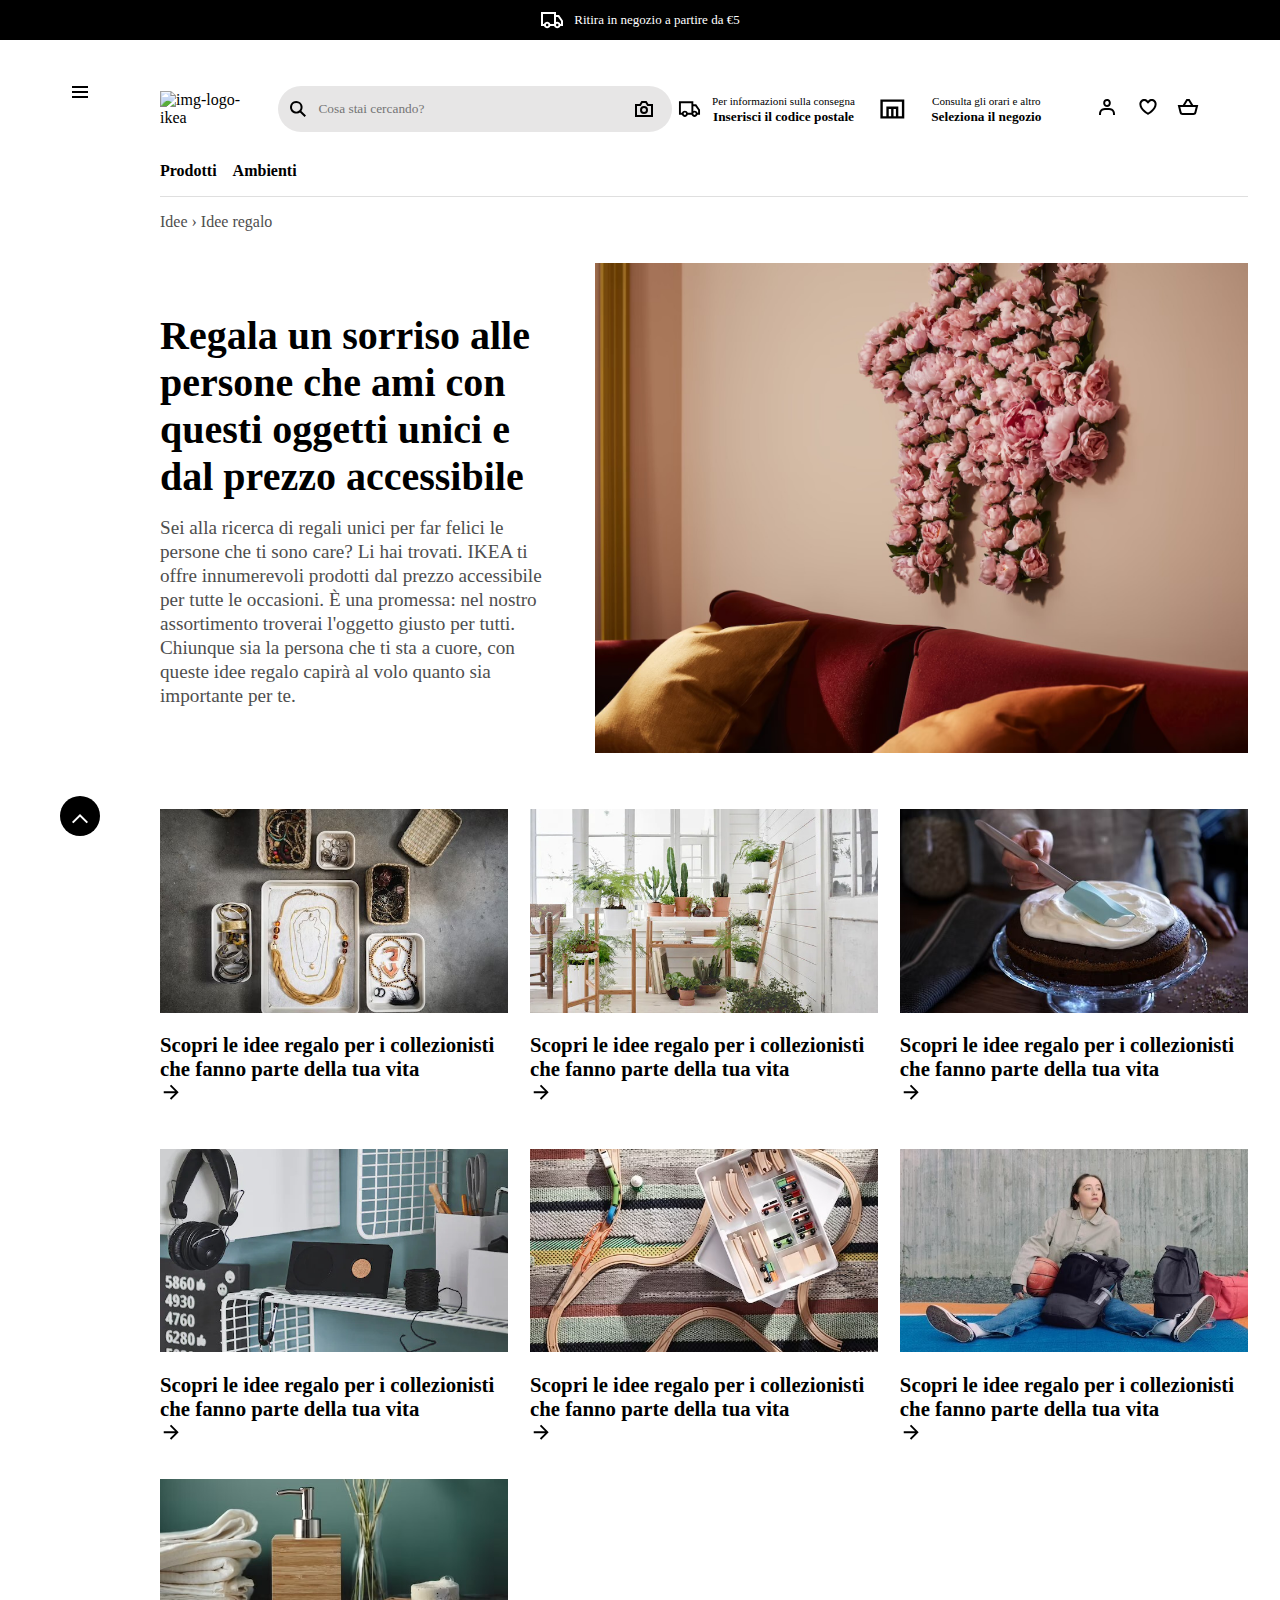
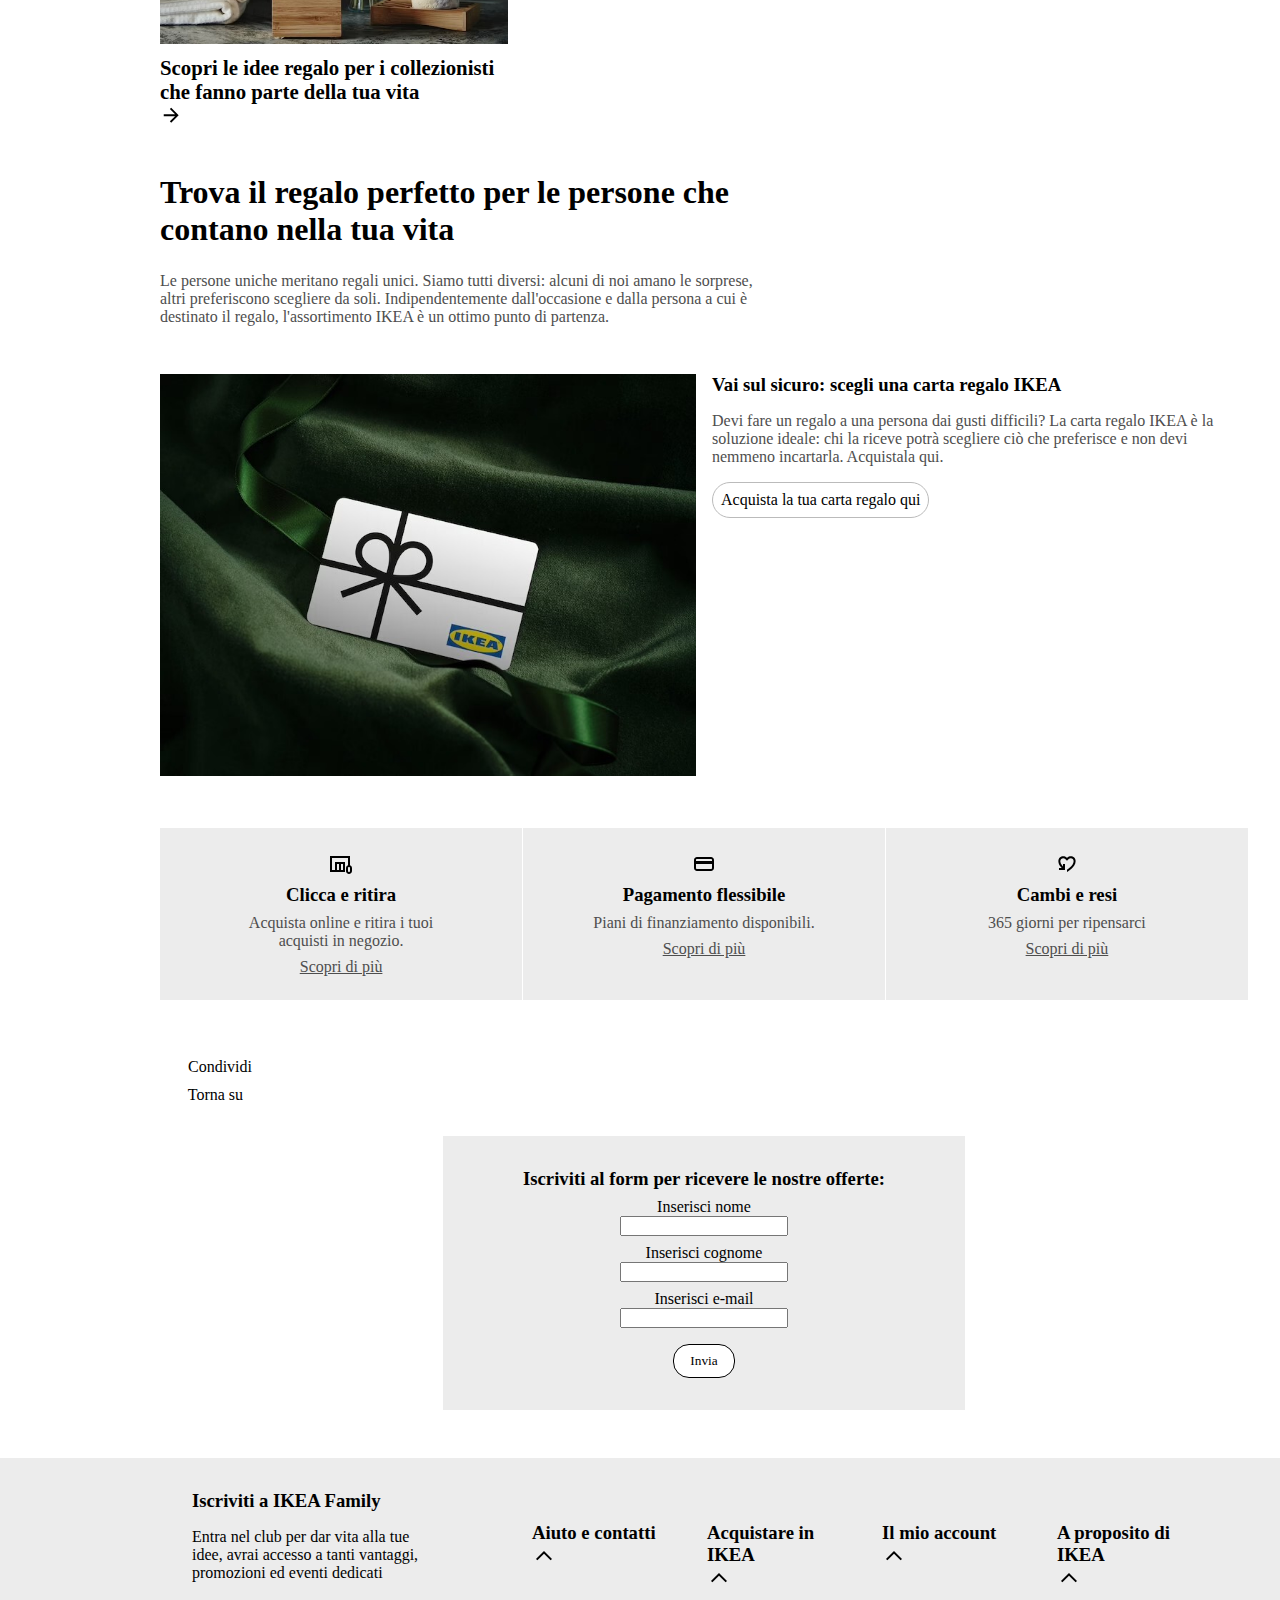
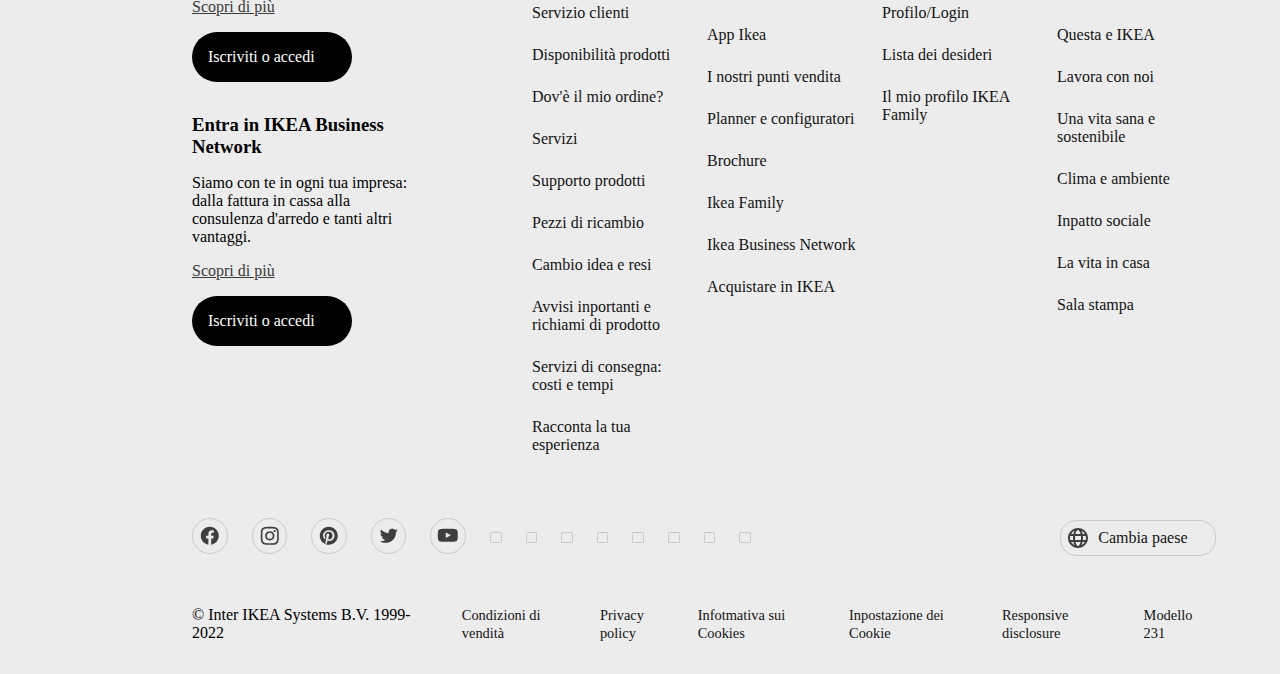
==== commit 4b4953a9: "JS-form" ====
--- a/gift-ideas.html
+++ b/gift-ideas.html
@@ -115,7 +115,7 @@
                 </svg>
                 <span>Condividi</span>
             </div>
-            <div>
+            <div class="start-up">
                 <svg focusable="false" class="icon-back-up" width="24" height="24" viewBox="0 0 24 24" fill="white" xmlns="http://www.w3.org/2000/svg">
                     <path fill-rule="evenodd" clip-rule="evenodd" d="m12.0001 6.9394 8.0007 8.0013-1.4142 1.4141L12 9.7678l-6.5869 6.586-1.414-1.4143 8.001-8z"></path>
                 </svg>
@@ -124,7 +124,6 @@
         </div>
     </aside>
     <div class="overlay"></div>
-
     <div class="sidebar-left">
         <svg class="plus-3L" viewBox="0 0 26 26"><path fill="black" d="M10.5 9.3L1.8 0.5 0.5 1.8 9.3 10.5 0.5 19.3 1.8 20.5 10.5 11.8 19.3 20.5 20.5 19.3 11.8 10.5 20.5 1.8 19.3 0.5 10.5 9.3Z"></path></svg>
         <div class="header-logo">
@@ -160,7 +159,6 @@
     </div>
     <div class="sidebar-right">
         <svg class="plus-3R" viewBox="0 0 26 26"><path fill="white" d="M10.5 9.3L1.8 0.5 0.5 1.8 9.3 10.5 0.5 19.3 1.8 20.5 10.5 11.8 19.3 20.5 20.5 19.3 11.8 10.5 20.5 1.8 19.3 0.5 10.5 9.3Z"></path></svg>
-
         <div class="blue-box">
             <div class="accedi">
                 <h1>Hej</h1>
@@ -338,6 +336,21 @@
                     <span><a href="">Scopri di più</a></span>
                 </div>
             </div>
+            <div class="bottom-icon2">
+                <div class="share-icon">
+                    <svg focusable="false" class="icon-share" width="24" height="24"  fill="white" xmlns="http://www.w3.org/2000/svg">
+                        <path d="m11 7.8294-3.242 3.242-1.4143-1.4142L12 4l5.6575 5.6572-1.4143 1.4142L13 7.8284V16h-2V7.8294z"></path>
+                        <path d="M2 21.0029h20v-9h-2v7H4v-7H2v9z"></path>
+                    </svg>
+                    <span>Condividi</span>
+                </div>
+                <div class="start-up">
+                    <svg focusable="false" class="icon-back-up" width="24" height="24" viewBox="0 0 24 24" fill="white" xmlns="http://www.w3.org/2000/svg">
+                        <path fill-rule="evenodd" clip-rule="evenodd" d="m12.0001 6.9394 8.0007 8.0013-1.4142 1.4141L12 9.7678l-6.5869 6.586-1.414-1.4143 8.001-8z"></path>
+                    </svg>
+                    <span>Torna su</span>
+                </div>  
+            </div>
         </section>
         <section class="fourth-section">
             <form action="#">
@@ -348,8 +361,6 @@
 				<input type="text" id="lastname" name="lastname" required>
                 <label for="email">Inserisci e-mail</label>
 				<input type="email" id="email" name="useremail" required>
-                <label for="phonenumber">Numero di telefono</label>
-				<input type="tel" id="phonenumber" name="phonenumber" required>
                 <button id="form-btn" type="submit">Invia</button>
             </form>
         </section>
@@ -380,8 +391,15 @@
                         <div class="footer-link-right">
                             <ul class="main-ul">
                                 <li class="main-li">
-                                    <h3>Aiuto e contatti</h3>
-                                    <ul>
+                                    <div class="overlay2"></div>
+
+                                    <div class="ul-title">
+                                        <h3>Aiuto e contatti</h3>
+                                        <svg focusable="false" class="icon-back-up" width="24" height="24" viewBox="0 0 24 24" fill="black" xmlns="http://www.w3.org/2000/svg">
+                                            <path fill-rule="evenodd" clip-rule="evenodd" d="m12.0001 6.9394 8.0007 8.0013-1.4142 1.4141L12 9.7678l-6.5869 6.586-1.414-1.4143 8.001-8z"></path>
+                                        </svg>
+                                    </div>
+                                    <ul class="ul-link">
                                         <li><a href="#">Servizio clienti</a></li>
                                         <li><a href="#">Disponibilità prodotti</a></li>
                                         <li><a href="#">Dov'è il mio ordine?</a></li>
@@ -395,8 +413,14 @@
                                     </ul>
                                 </li>
                                 <li class="main-li">
-                                    <h3>Acquistare in IKEA</h3>
-                                    <ul>
+                                    <div class="overlay2"></div>
+                                    <div class="ul-title">
+                                        <h3>Acquistare in IKEA</h3>
+                                        <svg focusable="false" class="icon-back-up" width="24" height="24" viewBox="0 0 24 24" fill="black" xmlns="http://www.w3.org/2000/svg">
+                                            <path fill-rule="evenodd" clip-rule="evenodd" d="m12.0001 6.9394 8.0007 8.0013-1.4142 1.4141L12 9.7678l-6.5869 6.586-1.414-1.4143 8.001-8z"></path>
+                                        </svg>
+                                    </div>
+                                    <ul class="ul-link">
                                         <li><a href="#">App Ikea</a></li>
                                         <li><a href="#">I nostri punti vendita</a></li>
                                         <li><a href="#">Planner e configuratori</a></li>
@@ -407,16 +431,29 @@
                                     </ul>
                                 </li>
                                 <li class="main-li">
-                                    <h3>Il mio account</h3>
-                                    <ul>
+                                    <div class="overlay2"></div>
+
+                                    <div class="ul-title">
+                                        <h3>Il mio account</h3>
+                                        <svg focusable="false" class="icon-back-up" width="24" height="24" viewBox="0 0 24 24" fill="black" xmlns="http://www.w3.org/2000/svg">
+                                            <path fill-rule="evenodd" clip-rule="evenodd" d="m12.0001 6.9394 8.0007 8.0013-1.4142 1.4141L12 9.7678l-6.5869 6.586-1.414-1.4143 8.001-8z"></path>
+                                        </svg>
+                                    </div>
+                                    <ul class="ul-link">
                                         <li><a href="#">Profilo/Login</a></li>
                                         <li><a href="#">Lista dei desideri</a></li>
                                         <li><a href="#">Il mio profilo IKEA Family</a></li>
                                     </ul>
                                 </li>
                                 <li class="main-li">
-                                    <h3>A proposito di IKEA</h3>
-                                    <ul>
+                                    <div class="overlay2"></div>
+                                    <div class="ul-title">
+                                        <h3>A proposito di IKEA</h3>
+                                        <svg focusable="false" class="icon-back-up" width="24" height="24" viewBox="0 0 24 24" fill="black" xmlns="http://www.w3.org/2000/svg">
+                                            <path fill-rule="evenodd" clip-rule="evenodd" d="m12.0001 6.9394 8.0007 8.0013-1.4142 1.4141L12 9.7678l-6.5869 6.586-1.414-1.4143 8.001-8z"></path>
+                                        </svg>
+                                    </div>
+                                    <ul class="ul-link">
                                         <li><a href="#">Questa e IKEA</a></li>
                                         <li><a href="#">Lavora con noi</a></li>
                                         <li><a href="#">Una vita sana e sostenibile</a></li>
@@ -545,7 +582,6 @@
             </div>
         </div>
     </footer>
-    <script type="text/javascript" src="gift-ideas.js"></script>
-
+    <script type="text/javascript" src="script/gift-ideas.js"></script>
 </body>
 </html>